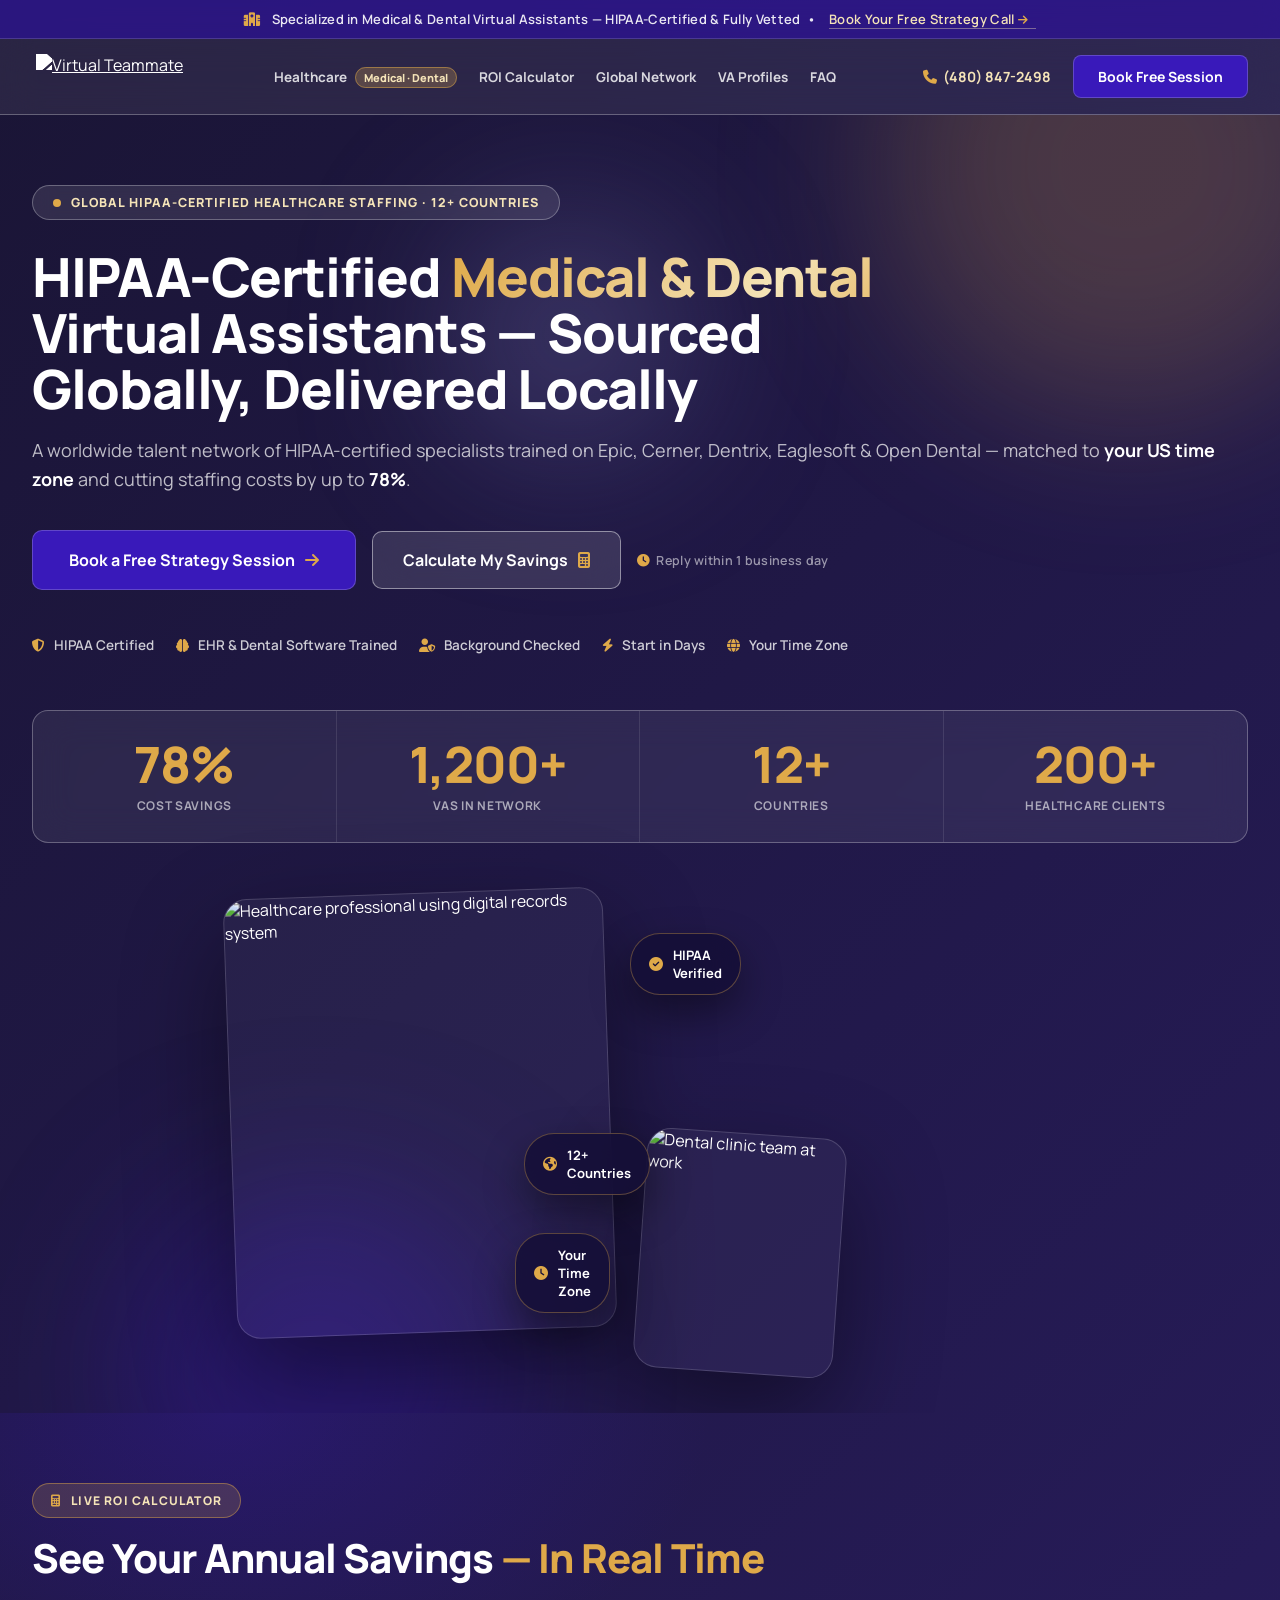
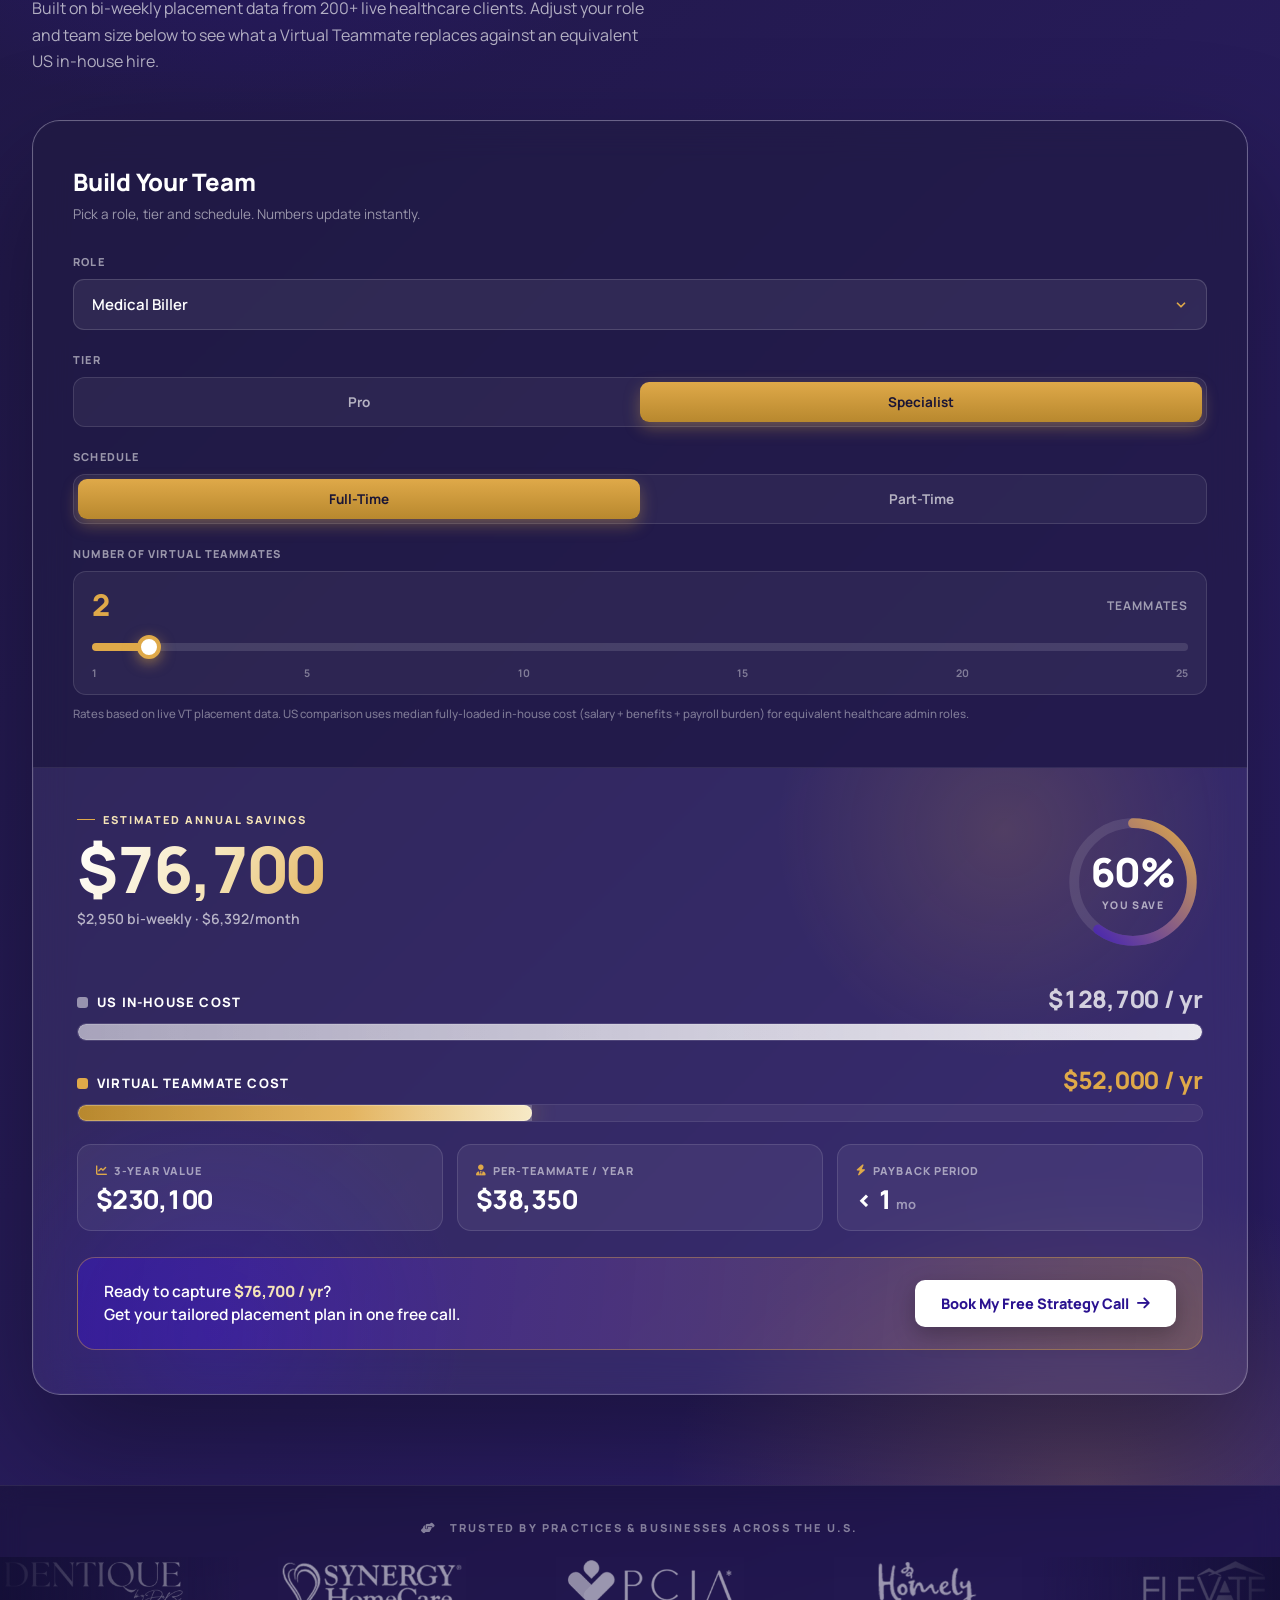
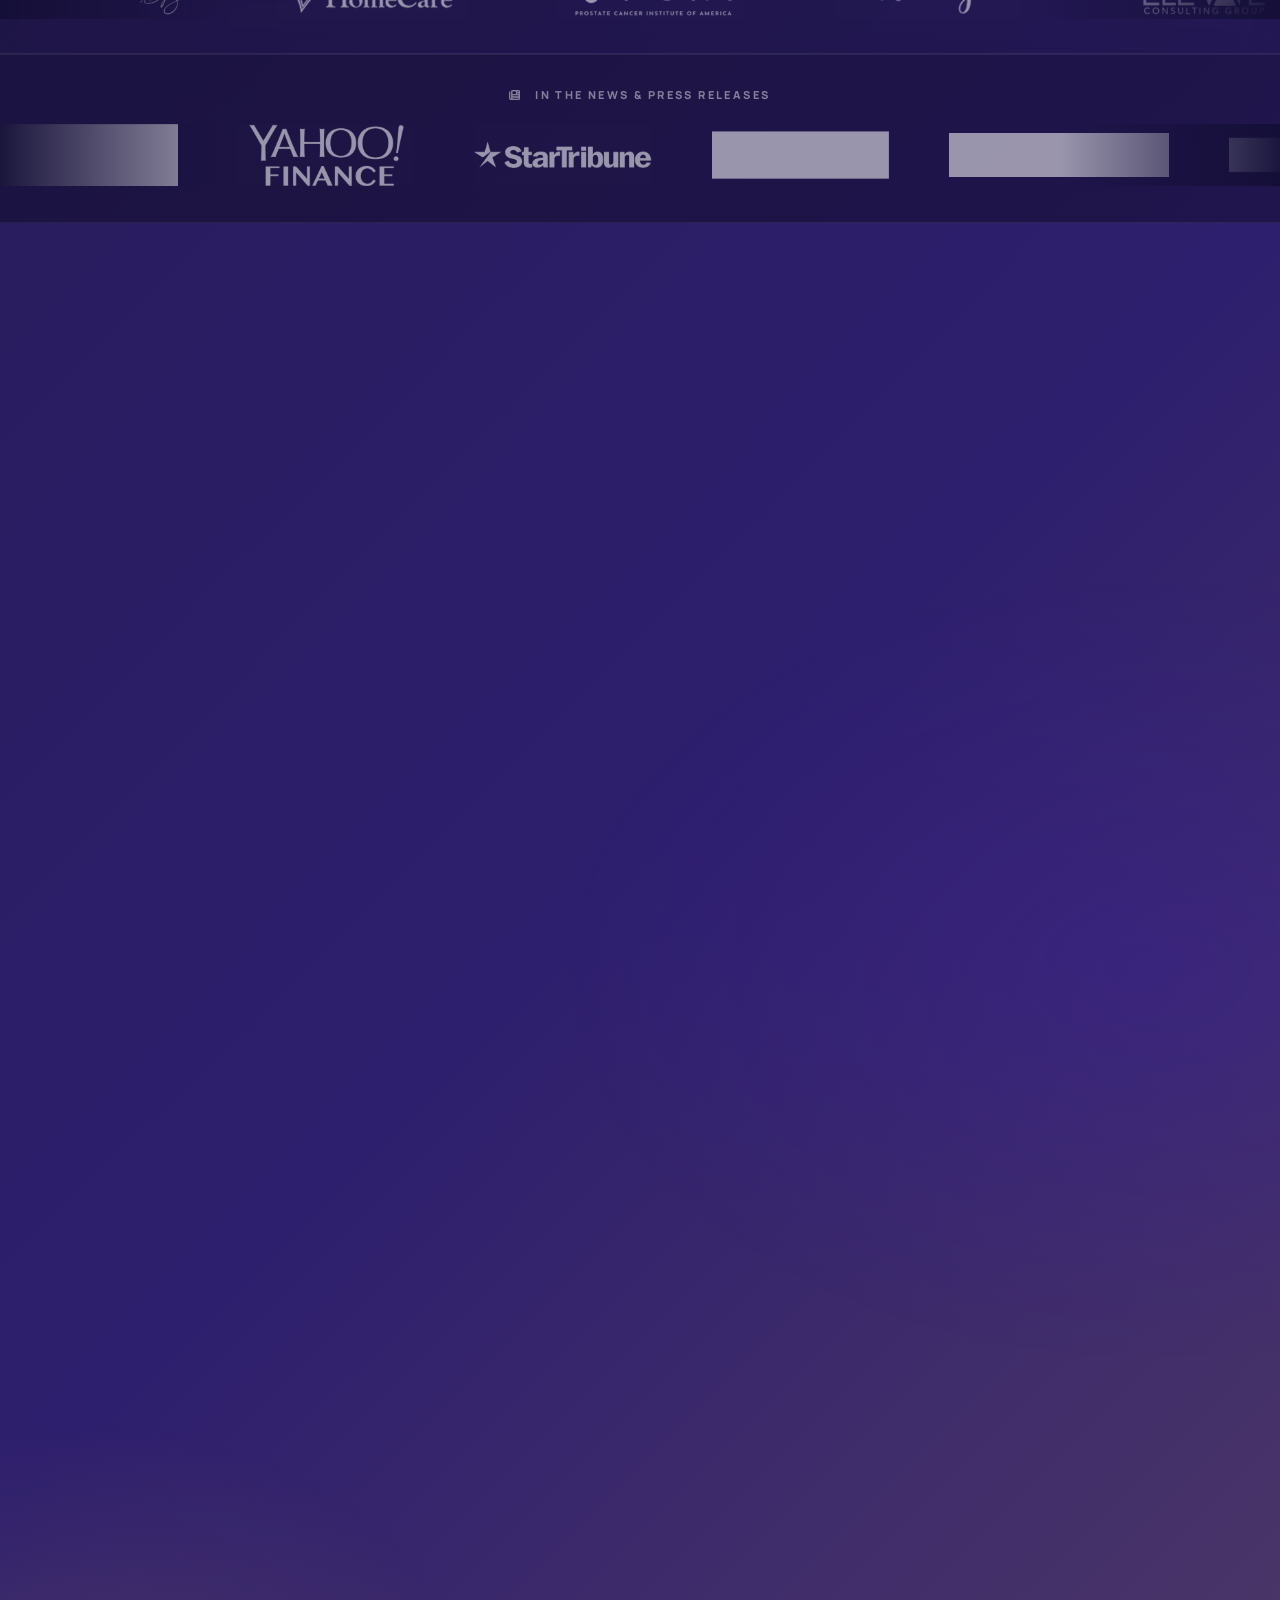
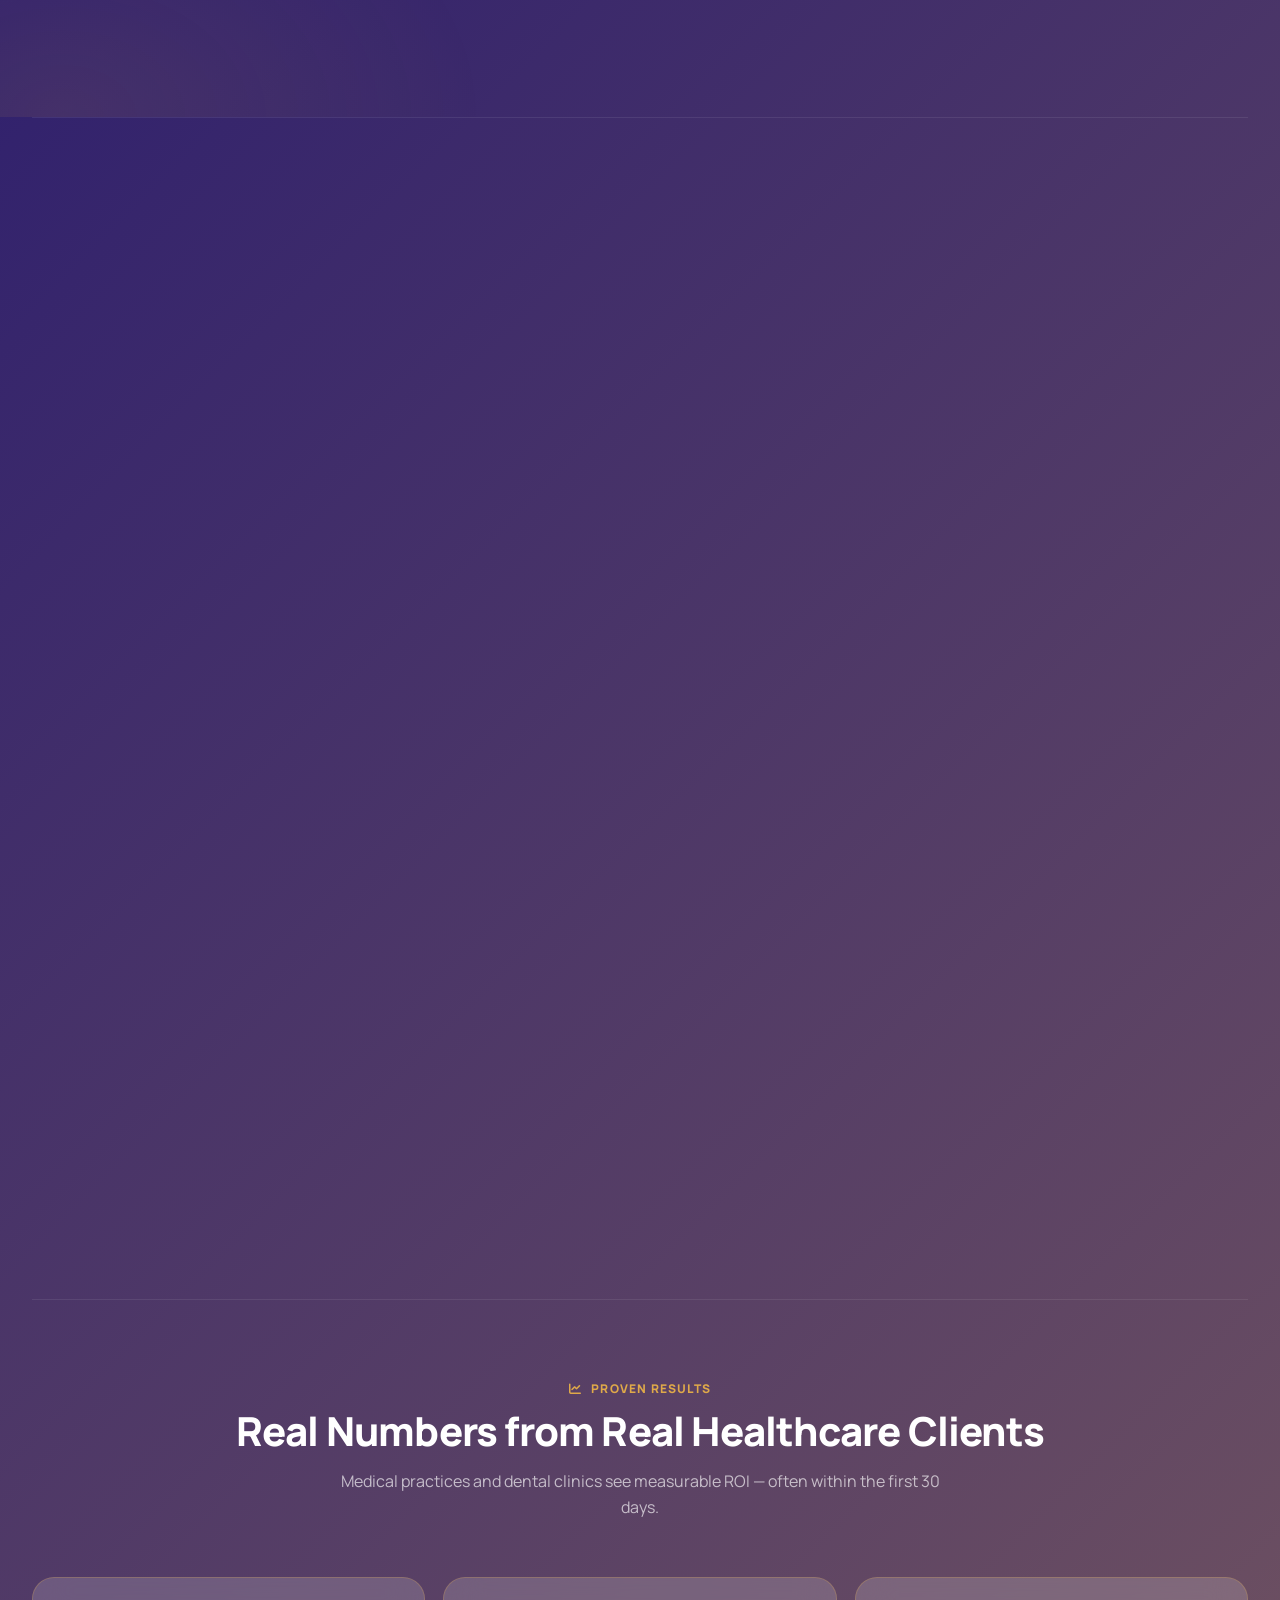
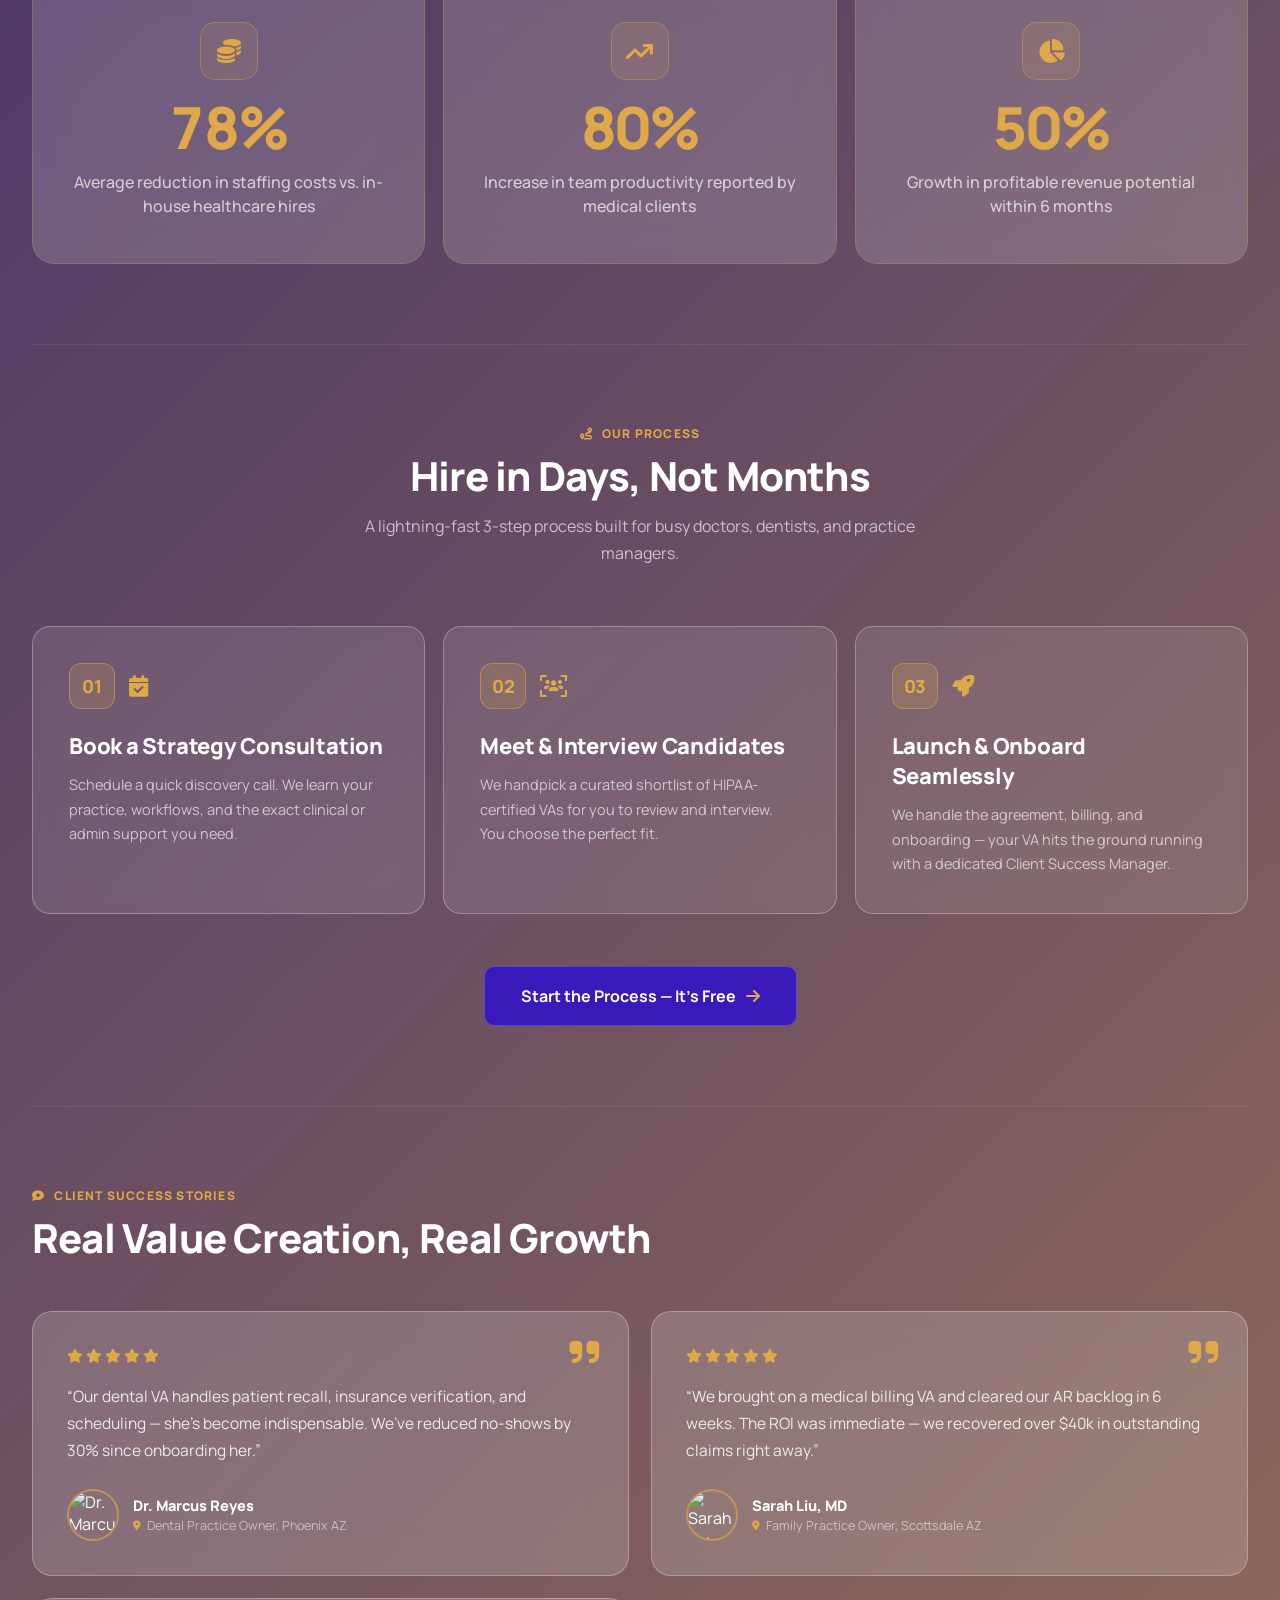
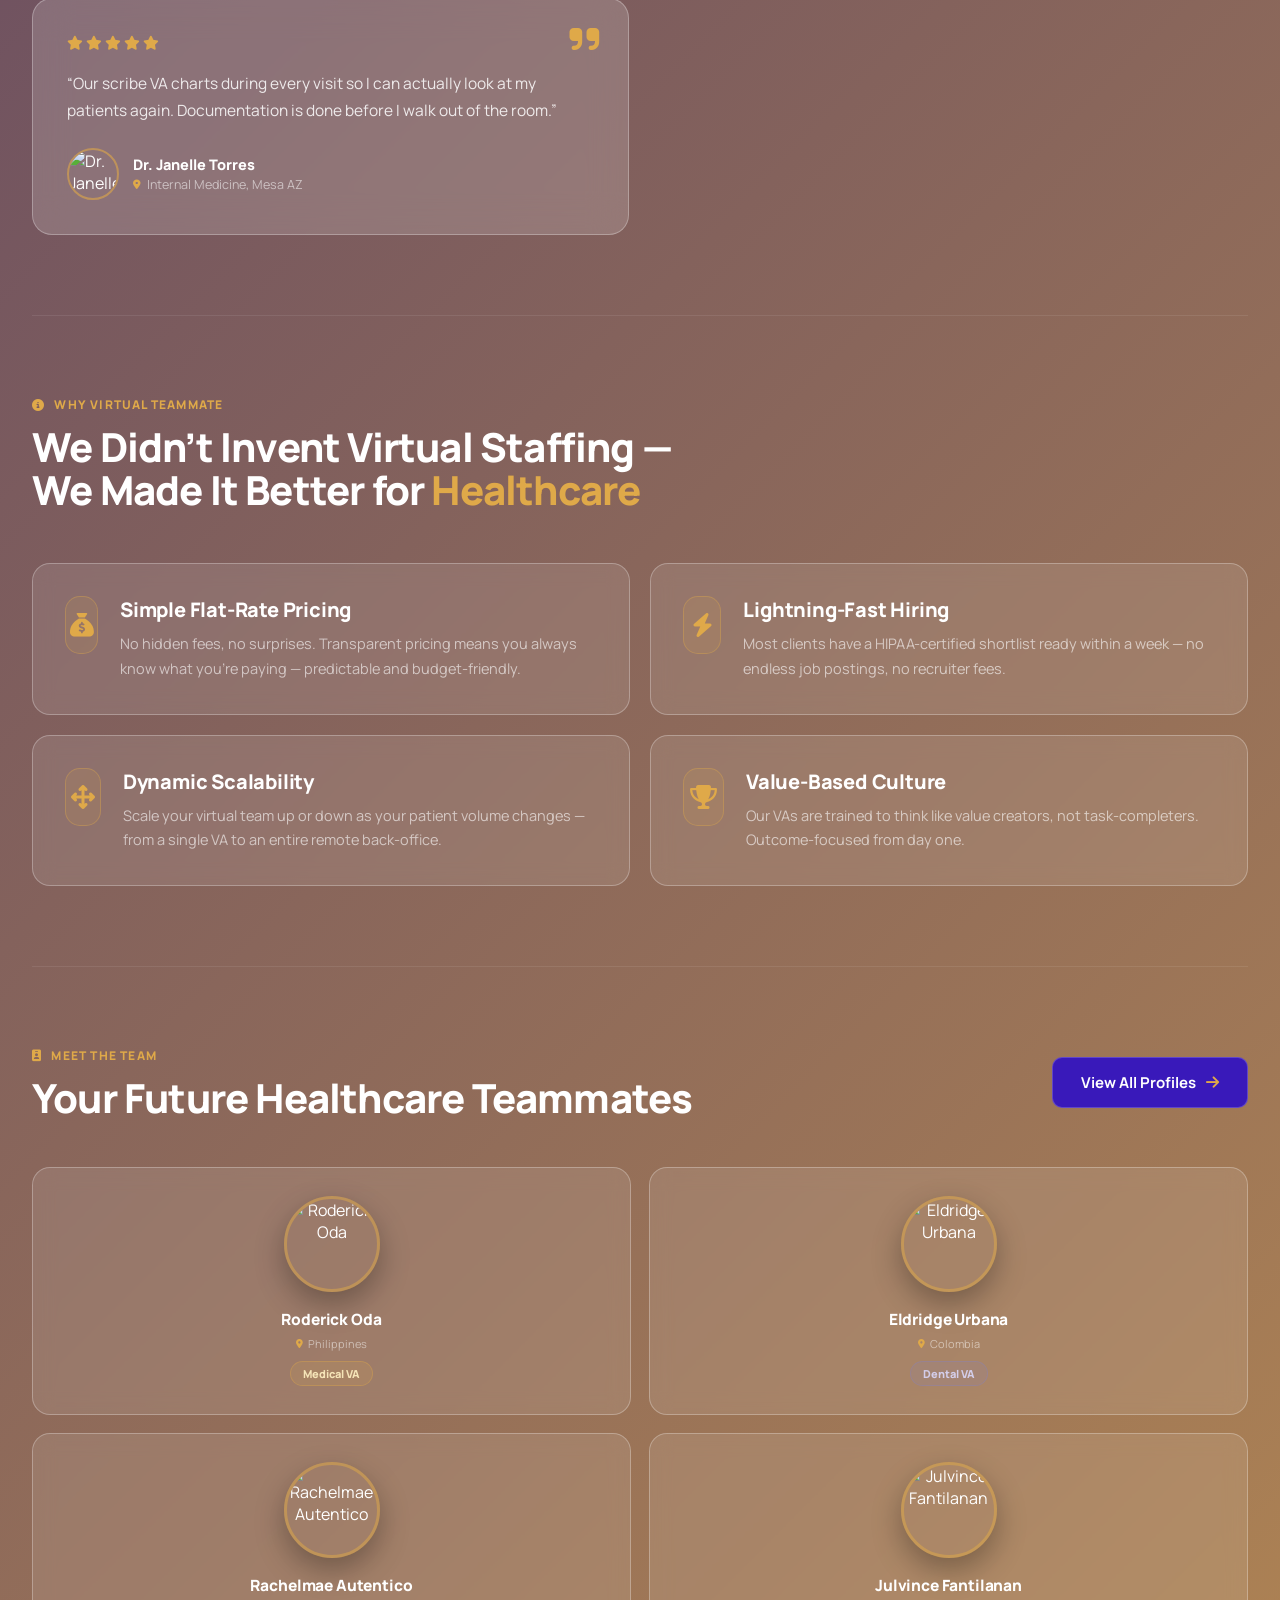
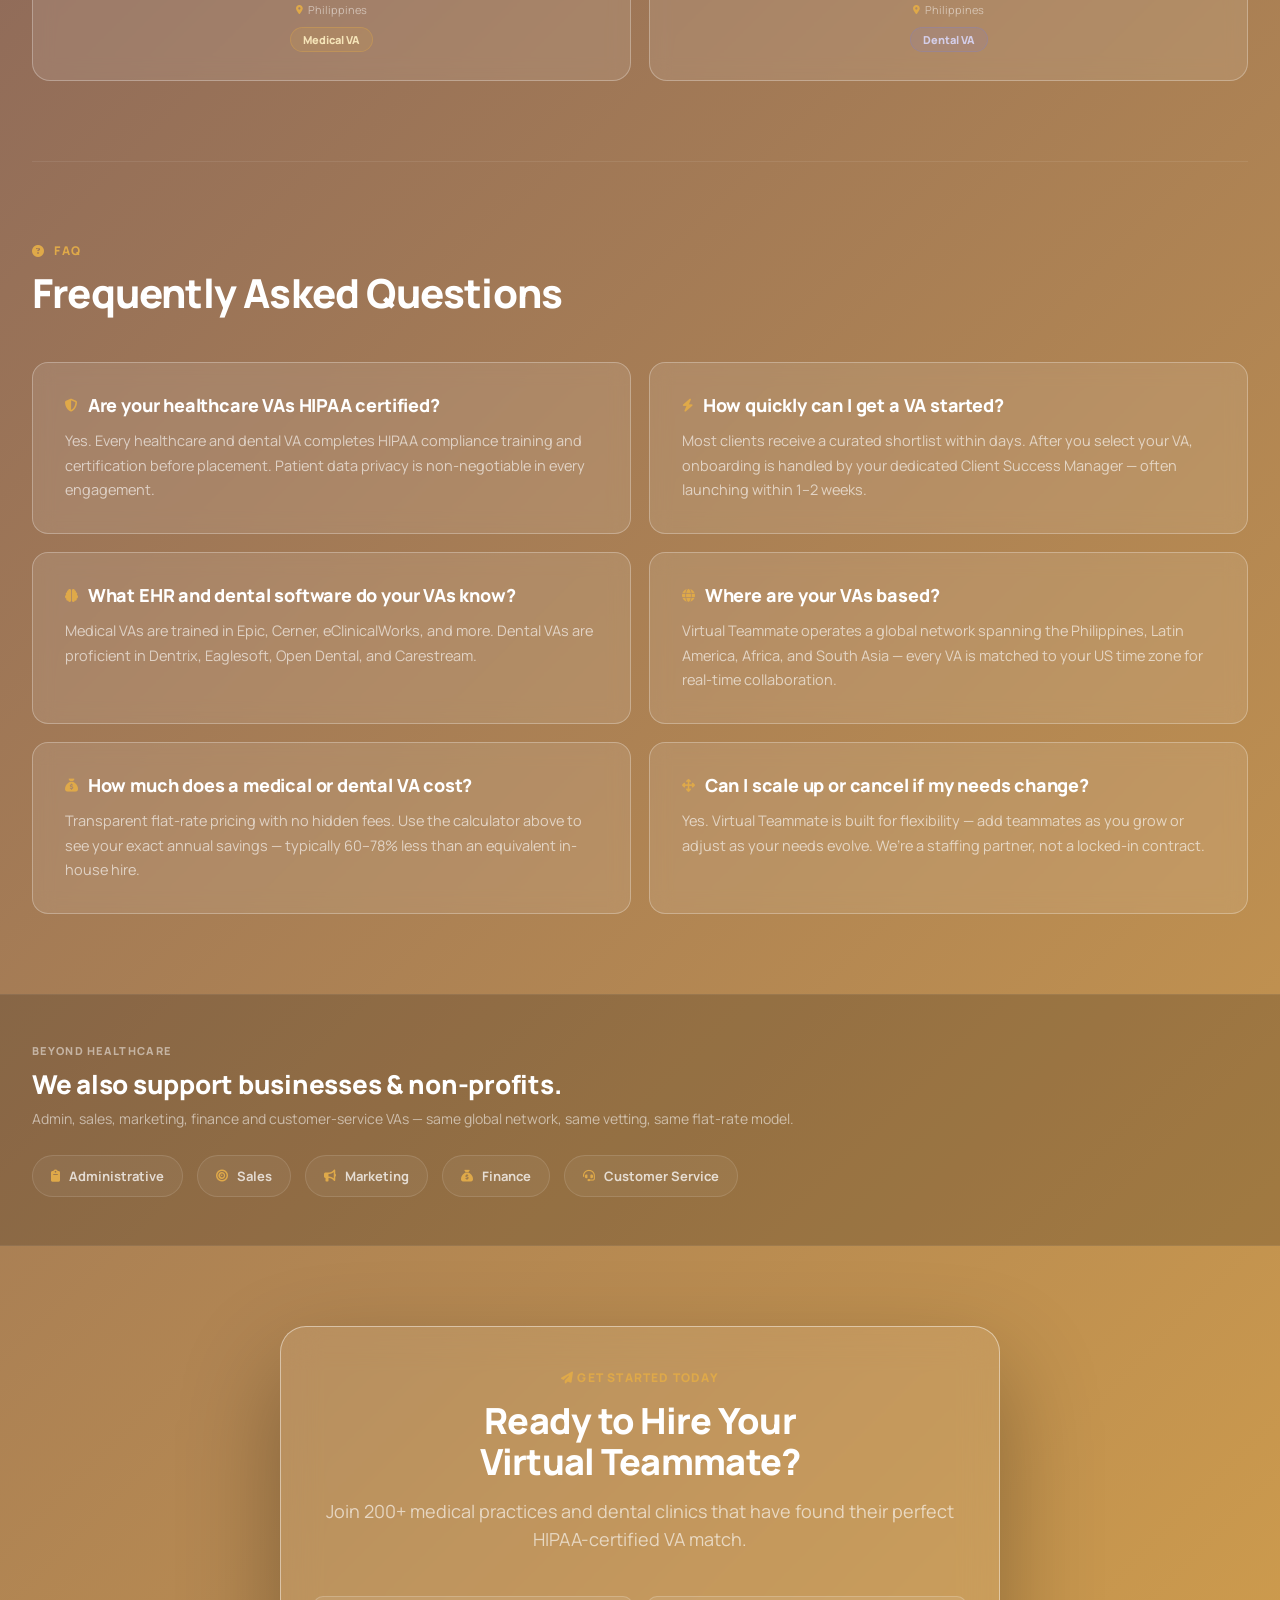
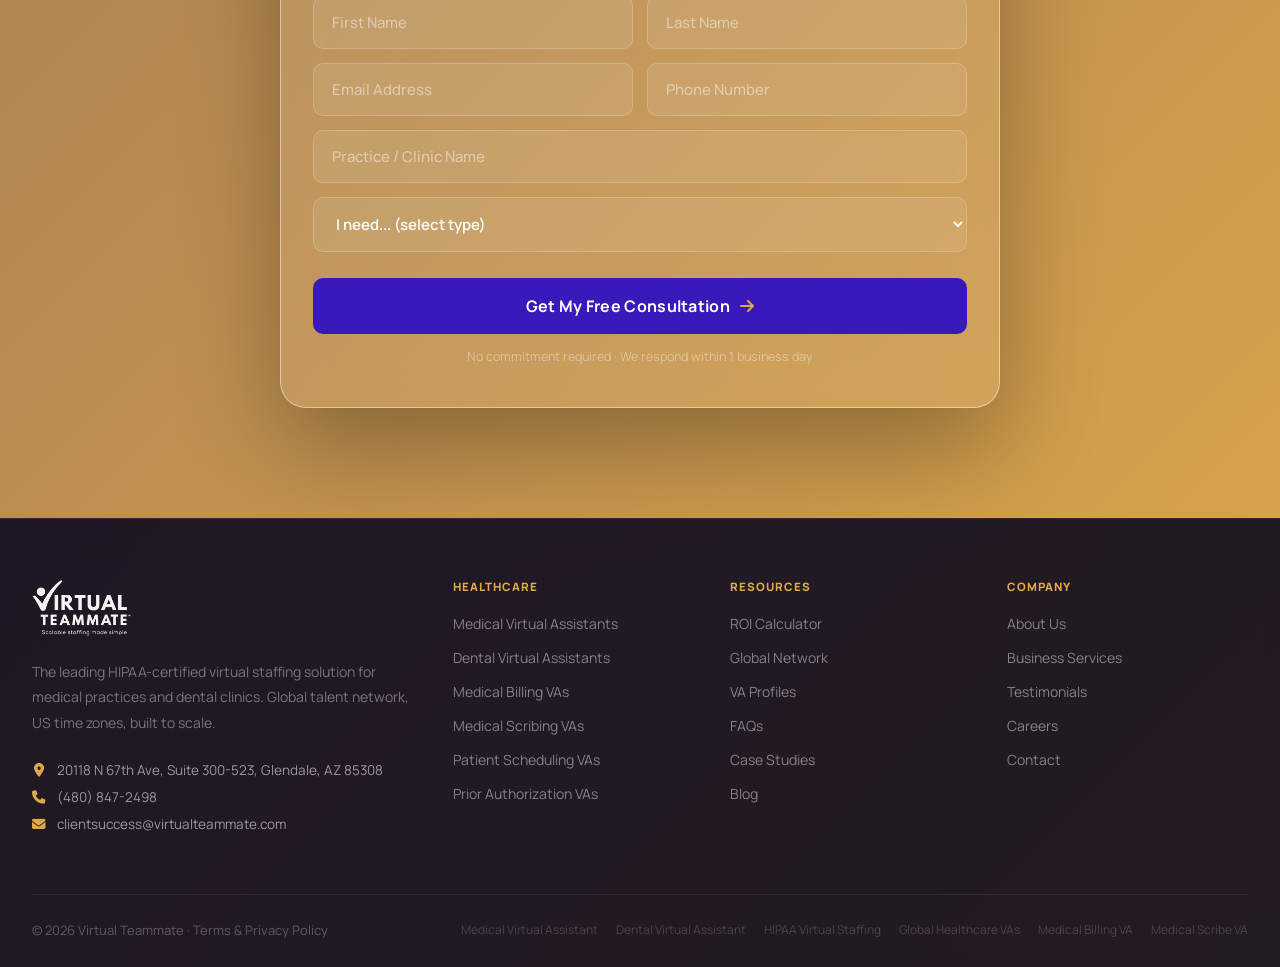
==== index.html @ 65ade9d0 "Add Virtual Teammate marketing landing page Single static HTML page (index.html) with responsive lay" ====
<!DOCTYPE html>
<html lang="en">
<head>
<meta charset="UTF-8"/>
<meta name="viewport" content="width=device-width, initial-scale=1"/>
<meta name="theme-color" content="#1a1535"/>
<title>HIPAA-Certified Medical & Dental Virtual Assistants | Virtual Teammate</title>
<meta name="description" content="Hire HIPAA-certified medical & dental virtual assistants from a global talent network. Billing, scribing, scheduling, insurance verification. Save up to 78%."/>
<meta name="robots" content="index,follow,max-image-preview:large"/>
<link rel="canonical" href="https://virtualteammate.com/"/>

<!-- Open Graph -->
<meta property="og:type" content="website"/>
<meta property="og:site_name" content="Virtual Teammate"/>
<meta property="og:title" content="HIPAA-Certified Medical & Dental Virtual Assistants"/>
<meta property="og:description" content="Specialized virtual staffing for medical practices, dental clinics & RCM teams — sourced globally, delivered in your time zone."/>
<meta property="og:url" content="https://virtualteammate.com/"/>
<meta property="og:image" content="https://virtualteammate.com/logo.webp"/>

<meta name="twitter:card" content="summary_large_image"/>
<meta name="twitter:title" content="HIPAA-Certified Medical & Dental Virtual Assistants"/>
<meta name="twitter:description" content="Global medical & dental virtual staffing. HIPAA-certified, EHR-fluent. Save up to 78%."/>
<meta name="twitter:image" content="https://virtualteammate.com/logo.webp"/>

<link rel="icon" href="favicon.ico"/>
<link rel="preload" as="image" href="logo.webp" fetchpriority="high"/>
<link rel="preconnect" href="https://fonts.googleapis.com"/>
<link rel="preconnect" href="https://fonts.gstatic.com" crossorigin/>
<link rel="preconnect" href="https://images.unsplash.com"/>
<link href="https://fonts.googleapis.com/css2?family=Manrope:wght@300;400;500;600;700;800&display=swap" rel="stylesheet"/>
<link rel="stylesheet" href="https://cdnjs.cloudflare.com/ajax/libs/font-awesome/6.5.2/css/all.min.css" crossorigin="anonymous" referrerpolicy="no-referrer"/>

<script type="application/ld+json">
{
  "@context": "https://schema.org",
  "@graph": [
    {
      "@type": "MedicalBusiness",
      "@id": "https://virtualteammate.com/#org",
      "name": "Virtual Teammate",
      "url": "https://virtualteammate.com/",
      "logo": "https://virtualteammate.com/logo.webp",
      "image": "https://virtualteammate.com/logo.webp",
      "telephone": "+1-480-847-2498",
      "email": "clientsuccess@virtualteammate.com",
      "priceRange": "$$",
      "description": "HIPAA-certified medical and dental virtual assistant staffing — sourced from a global talent network, delivered in your time zone.",
      "address": {
        "@type": "PostalAddress",
        "streetAddress": "20118 N 67th Ave, Suite 300-523",
        "addressLocality": "Glendale",
        "addressRegion": "AZ",
        "postalCode": "85308",
        "addressCountry": "US"
      },
      "areaServed": ["US","CA","GB","AU"],
      "medicalSpecialty": ["PrimaryCare","Dentistry","Surgical","Geriatric","Cardiovascular"],
      "aggregateRating": { "@type":"AggregateRating", "ratingValue":"4.9", "reviewCount":"200" }
    },
    {
      "@type": "Service",
      "serviceType": "Medical Virtual Assistant Staffing",
      "provider": { "@id": "https://virtualteammate.com/#org" },
      "areaServed": ["US","CA","GB","AU"],
      "hasOfferCatalog": {
        "@type": "OfferCatalog",
        "name": "Healthcare Virtual Assistant Services",
        "itemListElement": [
          { "@type":"Offer","itemOffered":{"@type":"Service","name":"Medical Billing Virtual Assistant"}},
          { "@type":"Offer","itemOffered":{"@type":"Service","name":"Medical Scribe Virtual Assistant"}},
          { "@type":"Offer","itemOffered":{"@type":"Service","name":"Patient Scheduling Virtual Assistant"}},
          { "@type":"Offer","itemOffered":{"@type":"Service","name":"Insurance Verification & Prior Authorization"}},
          { "@type":"Offer","itemOffered":{"@type":"Service","name":"Dental Billing Virtual Assistant"}},
          { "@type":"Offer","itemOffered":{"@type":"Service","name":"Dental Front-Desk Virtual Assistant"}}
        ]
      }
    },
    {
      "@type": "FAQPage",
      "mainEntity": [
        { "@type":"Question","name":"Are your healthcare VAs HIPAA certified?","acceptedAnswer":{"@type":"Answer","text":"Yes. Every healthcare and dental VA completes HIPAA compliance training and certification before placement."}},
        { "@type":"Question","name":"How quickly can I get a VA started?","acceptedAnswer":{"@type":"Answer","text":"Most clients receive a curated shortlist within days. Onboarding is typically complete within 1–2 weeks."}},
        { "@type":"Question","name":"Where are your virtual assistants based?","acceptedAnswer":{"@type":"Answer","text":"Virtual Teammate sources talent from a global network spanning the Philippines, Latin America, Africa, and South Asia — every VA is matched to your US time zone."}},
        { "@type":"Question","name":"How much does a medical virtual assistant cost?","acceptedAnswer":{"@type":"Answer","text":"Transparent flat-rate pricing, typically 60–78% less than an equivalent in-house hire when factoring salary, benefits and overhead."}}
      ]
    }
  ]
}
</script>

<style>
*{box-sizing:border-box;margin:0;padding:0;}
html{font-size:16px;scroll-behavior:smooth;}

:root{
  --gold:       #dfa949;
  --gold-dk:    #b8882e;
  --gold-lt:    #f5e4b8;
  --violet:     #8582c3;
  --violet-dk:  #3919ba;
  --violet-deep:#2a1290;
  --violet-lt:  #e8e8f7;
  --dark:       #1a1535;
  --body:       #3d3860;
  --white:      #ffffff;
  --glass-bg:   rgba(255,255,255,0.10);
  --glass-bg2:  rgba(255,255,255,0.16);
  --glass-border: rgba(255,255,255,0.28);
  --glass-border-strong: rgba(255,255,255,0.45);
  --glass-blur: blur(18px);
  --glass-blur-sm: blur(10px);
}

body{
  font-family:'Manrope', -apple-system, BlinkMacSystemFont, 'Segoe UI', Roboto, sans-serif;
  background: linear-gradient(135deg, #1a1535 0%, #2e1f6e 35%, #dfa949 100%);
  min-height:100vh;
  max-width:1980px;
  width:100%;
  margin:0 auto;
  overflow-x:hidden;
  color:#fff;
  -webkit-font-smoothing:antialiased;
  text-rendering:optimizeLegibility;
}
a{color:inherit;}
img{display:block;max-width:100%;}

/* ───── ICON SYSTEM (Font Awesome, monochromatic) ───── */
i.fa, i.fas, i.far, i.fa-solid, i.fa-regular, i.fa-brands { color: var(--gold); }
.ico-circle{
  width:42px;height:42px;border-radius:11px;
  background:rgba(223,169,73,0.12);
  border:1px solid rgba(223,169,73,0.35);
  display:inline-flex;align-items:center;justify-content:center;
  font-size:18px;
}
.ico-circle.lg{width:58px;height:58px;border-radius:15px;font-size:24px;}
.ico-circle.sm{width:30px;height:30px;border-radius:8px;font-size:13px;}
.ico-neutral{background:rgba(255,255,255,0.06);border-color:rgba(255,255,255,0.18);}
.ico-neutral i{color:rgba(255,255,255,0.78);}

/* ───── ANIMATION UTILITIES ───── */
.reveal{opacity:0;transform:translateY(28px);transition:opacity .8s cubic-bezier(.2,.7,.2,1),transform .8s cubic-bezier(.2,.7,.2,1);}
.reveal.in{opacity:1;transform:none;}
.reveal.d1{transition-delay:.08s;} .reveal.d2{transition-delay:.16s;} .reveal.d3{transition-delay:.24s;}
.reveal.d4{transition-delay:.32s;} .reveal.d5{transition-delay:.40s;} .reveal.d6{transition-delay:.48s;}

@keyframes floatOrb { 0%,100%{transform:translate(0,0);} 50%{transform:translate(40px,-30px);} }
@keyframes floatOrb2{ 0%,100%{transform:translate(0,0);} 50%{transform:translate(-30px,40px);} }
@keyframes shimmer  { 0%{background-position:-200% 0;} 100%{background-position:200% 0;} }
@keyframes pulseGlow{ 0%,100%{box-shadow:0 0 0 0 rgba(223,169,73,0.45);} 50%{box-shadow:0 0 0 18px rgba(223,169,73,0);} }
@keyframes pulseDot { 0%{transform:scale(1);opacity:1;} 100%{transform:scale(3.2);opacity:0;} }
@keyframes marqueeLeft{ from{transform:translateX(0);} to{transform:translateX(-50%);} }
@keyframes spinSlow { from{transform:rotate(0);} to{transform:rotate(360deg);} }

@media (prefers-reduced-motion: reduce){
  *,*::before,*::after{animation-duration:.001s!important;animation-iteration-count:1!important;transition-duration:.001s!important;}
  .reveal{opacity:1;transform:none;}
}

/* ───── TOPBAR ───── */
.topbar{
  background:rgba(57,25,186,0.55);
  backdrop-filter:var(--glass-blur-sm);
  border-bottom:1px solid rgba(255,255,255,0.15);
  text-align:center;
  padding:12px;
  font-size:14px;font-weight:600;
  color:rgba(255,255,255,0.9);
  letter-spacing:0.3px;
}
.topbar i{margin-right:8px;}
.topbar a{color:var(--gold-lt);text-decoration:none;border-bottom:1px solid rgba(245,228,184,0.4);margin-left:6px;}

/* ───── NAV ───── */
.nav{
  display:flex;align-items:center;justify-content:space-between;
  padding:0 80px;height:88px;
  background:rgba(255,255,255,0.07);
  backdrop-filter:var(--glass-blur);
  border-bottom:1px solid var(--glass-border);
  position:sticky;top:0;z-index:100;
}
.logo{
  display:inline-flex;align-items:center;
  padding:6px 4px;
  transition:transform .3s ease, opacity .3s ease;
}
.logo:hover{transform:translateY(-1px);opacity:.92;}
.logo img{
  height:53px;width:auto;
  filter: brightness(0) invert(1);
  -webkit-filter: brightness(0) invert(1);
}
.nav-links{display:flex;align-items:center;gap:36px;}
.nav-links a{font-size:14px;font-weight:700;color:rgba(255,255,255,0.82);text-decoration:none;transition:color .2s;}
.nav-links a:hover{color:#fff;}
.nav-badge{
  background:rgba(223,169,73,0.25);
  border:1px solid rgba(223,169,73,0.5);
  color:var(--gold-lt);
  font-size:11px;font-weight:800;
  padding:2px 8px;border-radius:12px;margin-left:5px;
}
.nav-right{display:flex;align-items:center;gap:22px;}
.nav-phone{font-size:14px;font-weight:700;color:var(--gold-lt);text-decoration:none;}
.nav-phone i{margin-right:6px;}
.btn-nav{
  background:var(--violet-dk);color:#fff;
  padding:11px 24px;border-radius:8px;
  font-size:14px;font-weight:700;text-decoration:none;
  border:1px solid rgba(255,255,255,0.2);
  transition:transform .2s ease, box-shadow .2s ease;
}
.btn-nav:hover{transform:translateY(-2px);box-shadow:0 10px 24px rgba(57,25,186,0.5);}

/* ───── HERO ───── */
.hero{
  padding:110px 80px 40px;
  position:relative;
  overflow:hidden;
  min-height:760px;
  display:grid;grid-template-columns:1fr 720px;
  gap:80px;align-items:center;
}
.orb{position:absolute;border-radius:50%;filter:blur(80px);pointer-events:none;z-index:1;}
.orb1{width:700px;height:700px;background:rgba(223,169,73,0.22);top:-200px;right:-100px;animation:floatOrb 14s ease-in-out infinite;}
.orb2{width:500px;height:500px;background:rgba(57,25,186,0.35);bottom:-150px;left:10%;animation:floatOrb2 16s ease-in-out infinite;}
.orb3{width:300px;height:300px;background:rgba(133,130,195,0.30);top:100px;left:35%;animation:floatOrb 11s ease-in-out infinite;}

.hero-inner{position:relative;z-index:2;}
.hero-eyebrow{
  display:inline-flex;align-items:center;gap:10px;
  background:rgba(255,255,255,0.10);
  backdrop-filter:var(--glass-blur-sm);
  border:1px solid var(--glass-border);
  padding:8px 20px;border-radius:30px;
  font-size:12.5px;font-weight:800;
  color:var(--gold-lt);
  letter-spacing:1px;text-transform:uppercase;
  margin-bottom:28px;
}
.hero-eyebrow .dot{width:8px;height:8px;border-radius:50%;background:var(--gold);box-shadow:0 0 0 0 rgba(223,169,73,0.6);animation:pulseGlow 2.4s ease-out infinite;}
.hero-h1{
  font-size:78px;line-height:1.04;
  color:#fff;margin-bottom:20px;font-weight:800;
  letter-spacing:-0.02em;
}
.hero-h1 em{
  color:transparent;
  background:linear-gradient(120deg, #dfa949 0%, #f5e4b8 40%, #dfa949 60%, #f5e4b8 100%);
  background-size:200% 100%;
  -webkit-background-clip:text;background-clip:text;
  font-style:normal;font-weight:800;
  animation:shimmer 6s linear infinite;
}
.hero-sub{
  font-size:20px;color:rgba(255,255,255,0.72);
  line-height:1.6;max-width:680px;
  margin-bottom:36px;font-weight:400;
}
.hero-sub strong{color:#fff;font-weight:700;}
.hero-btns{display:flex;gap:16px;flex-wrap:wrap;margin-bottom:46px;align-items:center;}
.btn-primary{
  background:var(--violet-dk);color:#fff;
  padding:18px 36px;border-radius:10px;
  font-size:16px;font-weight:700;text-decoration:none;
  border:1px solid rgba(255,255,255,0.2);
  display:inline-flex;align-items:center;gap:10px;
  transition:transform .2s ease, box-shadow .2s ease;
}
.btn-primary:hover{transform:translateY(-2px);box-shadow:0 14px 30px rgba(57,25,186,0.55);}
.btn-primary i{transition:transform .25s ease;}
.btn-primary:hover i{transform:translateX(4px);}
.btn-glass{
  background:rgba(255,255,255,0.12);
  backdrop-filter:var(--glass-blur);
  border:1px solid var(--glass-border-strong);
  color:#fff;
  padding:17px 30px;border-radius:10px;
  font-size:16px;font-weight:700;text-decoration:none;
  display:inline-flex;align-items:center;gap:10px;
  transition:transform .2s ease, background .25s ease;
}
.btn-glass:hover{transform:translateY(-2px);background:rgba(255,255,255,0.18);}
.btn-glass i{color:var(--gold);}
.btn-mini-note{font-size:12.5px;color:rgba(255,255,255,0.55);font-weight:600;letter-spacing:.3px;}

.trust-row{display:flex;align-items:center;gap:22px;flex-wrap:wrap;margin-bottom:56px;}
.trust-item{
  display:flex;align-items:center;gap:9px;
  font-size:13.5px;color:rgba(255,255,255,0.78);font-weight:600;
}
.trust-item i{color:var(--gold);font-size:13px;}

.hero-stats{
  display:grid;grid-template-columns:repeat(4,1fr);
  background:rgba(255,255,255,0.07);
  backdrop-filter:var(--glass-blur);
  border:1px solid var(--glass-border);
  border-radius:16px;overflow:hidden;
}
.hstat{padding:28px 24px;text-align:center;border-right:1px solid rgba(255,255,255,0.1);}
.hstat:last-child{border-right:none;}
.hstat-num{font-size:50px;font-weight:800;color:var(--gold);line-height:1;letter-spacing:-0.02em;}
.hstat-lbl{font-size:12px;color:rgba(255,255,255,0.6);margin-top:8px;text-transform:uppercase;letter-spacing:0.7px;font-weight:700;}

/* ───── HERO RIGHT VISUAL (photo collage) ───── */
.hero-visual{position:relative;z-index:2;height:600px;}
.hv-card{
  position:absolute;
  border-radius:24px;
  overflow:hidden;
  box-shadow:0 40px 100px rgba(0,0,0,0.45);
  border:1px solid rgba(255,255,255,0.16);
  background:rgba(255,255,255,0.04);
  transition:transform .5s ease;
}
.hv-main{
  width:480px;height:560px;top:0;right:60px;
  transform:rotate(-2deg);
}
.hv-main:hover{transform:rotate(-2deg) translateY(-6px);}
.hv-main img{width:100%;height:100%;object-fit:cover;}
.hv-side{
  width:240px;height:300px;
  bottom:0;left:0;
  transform:rotate(4deg);
}
.hv-side:hover{transform:rotate(4deg) translateY(-6px);}
.hv-side img{width:100%;height:100%;object-fit:cover;}

.hv-chip{
  position:absolute;
  display:inline-flex;align-items:center;gap:10px;
  background:rgba(20,15,55,0.85);
  backdrop-filter:var(--glass-blur);
  border:1px solid rgba(223,169,73,0.35);
  padding:12px 18px;border-radius:30px;
  font-size:13px;font-weight:700;color:#fff;
  box-shadow:0 18px 40px rgba(0,0,0,0.4);
  z-index:3;
}
.hv-chip i{color:var(--gold);font-size:14px;}
.hv-chip.t1{top:40px;left:-40px;}
.hv-chip.t2{top:240px;right:-30px;}
.hv-chip.t3{bottom:60px;right:80px;}

/* ───── CLIENT MARQUEE ───── */
.marquee{
  position:relative;padding:34px 0;
  background:rgba(0,0,0,0.22);
  backdrop-filter:var(--glass-blur-sm);
  border-top:1px solid rgba(255,255,255,0.08);
  border-bottom:1px solid rgba(255,255,255,0.08);
  overflow:hidden;
}
.marquee-lbl{
  text-align:center;
  font-size:11px;font-weight:800;
  color:rgba(255,255,255,0.45);
  text-transform:uppercase;letter-spacing:2.2px;
  margin-bottom:22px;
}
.marquee-lbl i{color:rgba(255,255,255,0.45);margin-right:8px;}
.marquee-track-wrap{position:relative;overflow:hidden;}
.marquee-track-wrap::before,
.marquee-track-wrap::after{
  content:"";position:absolute;top:0;bottom:0;width:240px;z-index:2;pointer-events:none;
}
.marquee-track-wrap::before{left:0;background:linear-gradient(to right, rgba(20,15,55,0.95), transparent);}
.marquee-track-wrap::after {right:0;background:linear-gradient(to left,  rgba(20,15,55,0.95), transparent);}
.marquee-track{display:flex;width:max-content;gap:90px;animation:marqueeLeft 38s linear infinite;align-items:center;}
.marquee:hover .marquee-track{animation-play-state:paused;}
.mq-logo{flex:0 0 auto;height:62px;display:flex;align-items:center;justify-content:center;}
.mq-logo img{
  height:100%;width:auto;max-width:220px;object-fit:contain;
  filter:grayscale(100%) brightness(0) invert(1) opacity(.55);
  transition:filter .35s ease, transform .35s ease;
}
.mq-logo:hover img{filter:grayscale(100%) brightness(0) invert(1) opacity(1);transform:scale(1.06);}

/* ───── NEWS MARQUEE (press logos, toned-down → full color on hover) ───── */
.news{
  position:relative;padding:32px 0 36px;
  background:rgba(0,0,0,0.30);
  border-top:1px solid rgba(255,255,255,0.06);
  border-bottom:1px solid rgba(255,255,255,0.06);
  overflow:hidden;
}
.news-lbl{
  text-align:center;
  font-size:11px;font-weight:800;
  color:rgba(255,255,255,0.45);
  text-transform:uppercase;letter-spacing:2.4px;
  margin-bottom:22px;
}
.news-lbl i{color:rgba(255,255,255,0.45);margin-right:8px;}
.news-track-wrap{position:relative;overflow:hidden;}
.news-track-wrap::before,
.news-track-wrap::after{
  content:"";position:absolute;top:0;bottom:0;width:220px;z-index:2;pointer-events:none;
}
.news-track-wrap::before{left:0;background:linear-gradient(to right, rgba(20,15,55,0.95), transparent);}
.news-track-wrap::after {right:0;background:linear-gradient(to left,  rgba(20,15,55,0.95), transparent);}
.news-track{
  display:flex;width:max-content;gap:60px;
  animation:marqueeRight 75s linear infinite;
  align-items:center;
}
.news:hover .news-track{animation-play-state:paused;}
.news-item{
  flex:0 0 auto;
  height:62px;display:flex;align-items:center;justify-content:center;
  text-decoration:none;
}
.news-item img{
  height:100%;width:auto;max-width:220px;object-fit:contain;
  filter:grayscale(100%) brightness(0) invert(1) opacity(.55);
  transition:filter .35s ease, transform .35s ease;
}
.news-item:hover img{
  filter:grayscale(100%) brightness(0) invert(1) opacity(1);
  transform:scale(1.06);
}
@keyframes marqueeRight{ from{transform:translateX(-50%);} to{transform:translateX(0);} }

/* ───── SECTION DEFAULTS ───── */
.sec{padding:100px 80px;position:relative;}
.sec-lbl{font-size:12px;font-weight:800;color:var(--gold);text-transform:uppercase;letter-spacing:1.2px;margin-bottom:12px;}
.sec-lbl i{margin-right:6px;}
.sec-h2{font-size:50px;font-weight:800;color:#fff;line-height:1.08;margin-bottom:16px;letter-spacing:-0.02em;}
.sec-h2 em{color:var(--gold);font-style:normal;font-weight:800;}
.sec-sub{font-size:18px;color:rgba(255,255,255,0.65);line-height:1.65;max-width:620px;font-weight:400;}

/* ───── ROI CALCULATOR ───── */
.calc-wrap{
  padding:90px 80px 110px;position:relative;
  background:
    radial-gradient(800px 500px at 18% 0%, rgba(57,25,186,0.30), transparent 60%),
    radial-gradient(700px 500px at 85% 100%, rgba(223,169,73,0.22), transparent 60%);
}
.calc-head{display:flex;align-items:flex-end;justify-content:space-between;gap:40px;margin-bottom:46px;}
.calc-head-l{max-width:820px;}
.calc-badge{
  display:inline-flex;align-items:center;gap:10px;
  background:rgba(223,169,73,0.18);
  border:1px solid rgba(223,169,73,0.45);
  color:var(--gold-lt);font-weight:800;font-size:12px;
  padding:8px 18px;border-radius:24px;letter-spacing:1.2px;text-transform:uppercase;
  margin-bottom:18px;
}
.calc-badge i{color:var(--gold);}

.calc{
  display:grid;grid-template-columns:520px 1fr;gap:0;
  background:rgba(255,255,255,0.06);
  backdrop-filter:var(--glass-blur);
  border:1px solid var(--glass-border);
  border-radius:28px;overflow:hidden;
  box-shadow:0 50px 120px rgba(0,0,0,0.35), inset 0 0 0 1px rgba(255,255,255,0.04);
}
.calc-controls{
  padding:44px 40px;
  background:rgba(20,15,55,0.55);
  border-right:1px solid rgba(255,255,255,0.08);
}
.calc-controls h3{font-size:24px;font-weight:800;color:#fff;margin-bottom:6px;letter-spacing:-0.01em;}
.calc-controls .calc-cap{font-size:13.5px;color:rgba(255,255,255,0.55);margin-bottom:28px;font-weight:400;line-height:1.6;}
.calc-field{margin-bottom:22px;}
.calc-label{font-size:11px;font-weight:800;color:rgba(255,255,255,0.55);text-transform:uppercase;letter-spacing:1.2px;margin-bottom:10px;display:block;}
.calc-seg{display:flex;gap:0;background:rgba(255,255,255,0.05);border:1px solid rgba(255,255,255,0.12);border-radius:12px;padding:4px;}
.calc-seg button{
  flex:1;background:transparent;border:none;color:rgba(255,255,255,0.65);
  padding:11px 14px;font-size:13.5px;font-weight:700;
  border-radius:9px;cursor:pointer;font-family:inherit;
  transition:all .25s ease;
}
.calc-seg button:hover{color:#fff;}
.calc-seg button.on{
  background:linear-gradient(180deg, var(--gold) 0%, var(--gold-dk) 100%);
  color:#1a1535;box-shadow:0 6px 16px rgba(223,169,73,0.35);
}
.calc-select{
  width:100%;
  background:rgba(255,255,255,0.07);
  border:1px solid rgba(255,255,255,0.15);
  color:#fff;
  padding:14px 18px;border-radius:11px;
  font-size:15px;font-family:inherit;font-weight:600;
  outline:none;cursor:pointer;appearance:none;
  background-image:url("data:image/svg+xml;charset=utf-8,%3Csvg xmlns='http://www.w3.org/2000/svg' width='14' height='14' viewBox='0 0 24 24' fill='none' stroke='%23dfa949' stroke-width='3' stroke-linecap='round' stroke-linejoin='round'%3E%3Cpolyline points='6 9 12 15 18 9'%3E%3C/polyline%3E%3C/svg%3E");
  background-repeat:no-repeat;background-position:right 18px center;background-size:14px;
  padding-right:46px;
  transition:border-color .2s ease, background-color .2s ease;
}
.calc-select:focus{border-color:rgba(223,169,73,0.6);background-color:rgba(255,255,255,0.10);}
.calc-select option{background:#1a1535;color:#fff;}
.calc-slider-wrap{background:rgba(255,255,255,0.05);border:1px solid rgba(255,255,255,0.12);border-radius:13px;padding:18px 18px 14px;}
.calc-slider-row{display:flex;align-items:center;justify-content:space-between;margin-bottom:14px;}
.calc-slider-val{font-size:30px;font-weight:800;color:var(--gold);line-height:1;letter-spacing:-0.02em;}
.calc-slider-cap{font-size:12px;color:rgba(255,255,255,0.55);font-weight:700;text-transform:uppercase;letter-spacing:1.1px;}
.calc-slider{
  -webkit-appearance:none;appearance:none;
  width:100%;height:8px;border-radius:999px;outline:none;
  background:linear-gradient(90deg, var(--gold) 0%, var(--gold) 0%, rgba(255,255,255,0.12) 0%);
  transition:background .15s ease;
}
.calc-slider::-webkit-slider-thumb{
  -webkit-appearance:none;width:24px;height:24px;border-radius:50%;
  background:#fff;border:4px solid var(--gold);cursor:pointer;
  box-shadow:0 4px 14px rgba(223,169,73,0.55);
  transition:transform .15s ease;
}
.calc-slider::-webkit-slider-thumb:hover{transform:scale(1.12);}
.calc-slider::-moz-range-thumb{width:24px;height:24px;border-radius:50%;background:#fff;border:4px solid var(--gold);cursor:pointer;}
.calc-ticks{display:flex;justify-content:space-between;margin-top:10px;font-size:10.5px;color:rgba(255,255,255,0.4);font-weight:700;}
.calc-foot{margin-top:6px;font-size:11.5px;color:rgba(255,255,255,0.42);font-weight:500;line-height:1.55;}

.calc-results{
  padding:44px 44px;position:relative;
  background:
    radial-gradient(380px 380px at 80% 10%, rgba(223,169,73,0.16), transparent 60%),
    radial-gradient(420px 420px at 15% 90%, rgba(57,25,186,0.32), transparent 60%);
}
.calc-results-top{display:flex;align-items:flex-start;justify-content:space-between;gap:30px;margin-bottom:30px;}
.calc-hero-num{position:relative;}
.calc-hero-lbl{
  font-size:11px;font-weight:800;color:var(--gold-lt);
  text-transform:uppercase;letter-spacing:2px;margin-bottom:10px;
  display:flex;align-items:center;gap:8px;
}
.calc-hero-lbl::before{content:"";width:18px;height:1px;background:var(--gold);}
.calc-hero-val{
  font-size:84px;font-weight:800;line-height:1;letter-spacing:-0.03em;
  background:linear-gradient(120deg, #fff 0%, #f5e4b8 30%, #dfa949 60%, #fff 90%);
  background-size:200% 100%;
  -webkit-background-clip:text;background-clip:text;color:transparent;
  font-variant-numeric:tabular-nums;
  animation:shimmer 5s linear infinite;
}
.calc-hero-sub{font-size:14px;color:rgba(255,255,255,0.65);margin-top:8px;font-weight:600;}
.calc-gauge{width:170px;height:170px;flex-shrink:0;position:relative;}
.calc-gauge svg{width:100%;height:100%;transform:rotate(-90deg);}
.calc-gauge .gauge-bg{fill:none;stroke:rgba(255,255,255,0.10);stroke-width:14;}
.calc-gauge .gauge-fg{fill:none;stroke:url(#gaugeGrad);stroke-width:14;stroke-linecap:round;transition:stroke-dasharray 1.1s cubic-bezier(.2,.85,.2,1);}
.calc-gauge-center{position:absolute;inset:0;display:flex;flex-direction:column;align-items:center;justify-content:center;text-align:center;}
.calc-gauge-pct{font-size:40px;font-weight:800;color:#fff;line-height:1;font-variant-numeric:tabular-nums;letter-spacing:-0.02em;}
.calc-gauge-lbl{font-size:10.5px;color:rgba(255,255,255,0.6);text-transform:uppercase;letter-spacing:1.4px;margin-top:6px;font-weight:800;}

.calc-bars{margin-top:8px;}
.calc-bar-row{margin-bottom:22px;}
.calc-bar-head{display:flex;align-items:baseline;justify-content:space-between;margin-bottom:8px;}
.calc-bar-name{font-size:13px;font-weight:800;color:#fff;text-transform:uppercase;letter-spacing:1.2px;display:flex;align-items:center;gap:9px;}
.calc-bar-name .swatch{width:11px;height:11px;border-radius:3px;}
.calc-bar-name.us .swatch{background:rgba(255,255,255,0.5);}
.calc-bar-name.vt .swatch{background:var(--gold);}
.calc-bar-amt{font-size:24px;font-weight:800;color:#fff;font-variant-numeric:tabular-nums;letter-spacing:-0.01em;}
.calc-bar-amt.us{color:rgba(255,255,255,0.78);}
.calc-bar-amt.vt{color:var(--gold);}
.calc-bar-track{height:18px;border-radius:999px;background:rgba(255,255,255,0.06);border:1px solid rgba(255,255,255,0.08);overflow:hidden;position:relative;}
.calc-bar-fill{height:100%;border-radius:999px;transition:width 1.05s cubic-bezier(.2,.85,.2,1);position:relative;}
.calc-bar-fill.us{background:linear-gradient(90deg, rgba(255,255,255,0.55), rgba(255,255,255,0.85));box-shadow:inset 0 0 0 1px rgba(255,255,255,0.15);}
.calc-bar-fill.vt{background:linear-gradient(90deg, var(--gold-dk), var(--gold) 60%, var(--gold-lt));box-shadow:0 0 24px rgba(223,169,73,0.4), inset 0 0 0 1px rgba(255,255,255,0.25);}
.calc-bar-fill::after{content:"";position:absolute;inset:0;background:linear-gradient(90deg, transparent, rgba(255,255,255,0.35), transparent);background-size:200% 100%;animation:shimmer 2.6s linear infinite;opacity:.6;}

.calc-kpis{margin-top:14px;display:grid;grid-template-columns:repeat(3,1fr);gap:14px;}
.calc-kpi{
  background:rgba(255,255,255,0.06);
  border:1px solid rgba(255,255,255,0.12);
  border-radius:14px;padding:18px;
  transition:transform .25s ease, border-color .25s ease;
}
.calc-kpi:hover{transform:translateY(-3px);border-color:rgba(223,169,73,0.45);}
.calc-kpi-lbl{font-size:11px;color:rgba(255,255,255,0.55);text-transform:uppercase;letter-spacing:1.1px;font-weight:800;margin-bottom:8px;display:flex;align-items:center;gap:6px;}
.calc-kpi-lbl i{color:var(--gold);font-size:11px;}
.calc-kpi-val{font-size:26px;font-weight:800;color:#fff;line-height:1;font-variant-numeric:tabular-nums;letter-spacing:-0.02em;}
.calc-kpi-val .unit{font-size:13px;color:rgba(255,255,255,0.5);font-weight:700;margin-left:4px;}

.calc-cta{
  margin-top:26px;
  display:flex;align-items:center;justify-content:space-between;gap:22px;
  padding:22px 26px;
  background:linear-gradient(95deg, rgba(57,25,186,0.55), rgba(223,169,73,0.25));
  border:1px solid rgba(223,169,73,0.4);
  border-radius:18px;
}
.calc-cta-l{font-size:15.5px;color:#fff;font-weight:600;line-height:1.5;}
.calc-cta-l strong{color:var(--gold-lt);font-weight:800;}
.calc-cta a{
  background:#fff;color:var(--violet-deep);
  padding:14px 26px;border-radius:10px;
  font-size:14.5px;font-weight:800;text-decoration:none;
  white-space:nowrap;
  display:inline-flex;align-items:center;gap:8px;
  transition:transform .2s ease, box-shadow .2s ease;
  box-shadow:0 8px 22px rgba(0,0,0,0.25);
}
.calc-cta a:hover{transform:translateY(-2px);box-shadow:0 14px 30px rgba(0,0,0,0.35);}
.calc-cta a i{color:var(--violet-deep);}

/* ───── GLOBAL NETWORK SECTION ───── */
.global{
  padding:110px 80px;position:relative;
  background:
    radial-gradient(900px 600px at 90% 50%, rgba(57,25,186,0.22), transparent 65%),
    radial-gradient(700px 500px at 5% 100%, rgba(223,169,73,0.10), transparent 60%);
}
.global-grid{display:grid;grid-template-columns:560px 1fr;gap:60px;align-items:center;}
.global-l{max-width:520px;}
.global-stats{display:grid;grid-template-columns:1fr 1fr;gap:14px;margin-top:34px;margin-bottom:30px;}
.gstat{
  background:rgba(255,255,255,0.06);
  backdrop-filter:var(--glass-blur-sm);
  border:1px solid var(--glass-border);
  border-radius:16px;
  padding:22px 22px;
}
.gstat-ico{margin-bottom:14px;}
.gstat-num{font-size:38px;font-weight:800;color:#fff;line-height:1;letter-spacing:-0.02em;}
.gstat-num span{color:var(--gold);}
.gstat-lbl{font-size:12.5px;color:rgba(255,255,255,0.6);margin-top:6px;font-weight:600;}
.global-hubs{display:flex;flex-wrap:wrap;gap:10px;margin-top:8px;}
.hub-chip{
  display:inline-flex;align-items:center;gap:9px;
  background:rgba(255,255,255,0.05);
  border:1px solid rgba(255,255,255,0.14);
  padding:9px 16px;border-radius:999px;
  font-size:13px;font-weight:700;color:rgba(255,255,255,0.78);
}
.hub-chip i{color:var(--gold);font-size:11px;}

/* World map */
.world{
  position:relative;
  aspect-ratio:2 / 1;
  width:100%;
  border-radius:24px;
  background:
    radial-gradient(900px 600px at 50% 50%, rgba(57,25,186,0.22), transparent 70%),
    linear-gradient(180deg, rgba(20,15,55,0.60), rgba(20,15,55,0.32));
  border:1px solid var(--glass-border);
  overflow:hidden;
  box-shadow:0 40px 100px rgba(0,0,0,0.4);
}
.world svg.map{
  position:absolute;inset:0;width:100%;height:100%;
  opacity:.55;
}
.world svg.map .land{
  fill:rgba(255,255,255,0.13);
  stroke:rgba(255,255,255,0.40);
  stroke-width:0.7;
  stroke-linejoin:round;
}
.world-grid{
  position:absolute;inset:0;
  background-image:
    linear-gradient(to right, rgba(255,255,255,0.04) 1px, transparent 1px),
    linear-gradient(to bottom, rgba(255,255,255,0.04) 1px, transparent 1px);
  background-size:60px 60px;
  pointer-events:none;
}
.world-pin{
  position:absolute;width:14px;height:14px;border-radius:50%;
  background:var(--gold);box-shadow:0 0 18px rgba(223,169,73,0.7);
  transform:translate(-50%,-50%);
}
.world-pin::after{
  content:"";position:absolute;inset:-4px;border-radius:50%;
  border:2px solid var(--gold);opacity:.6;
  animation:pulseDot 2.2s ease-out infinite;
}
.world-pin .pin-lbl{
  position:absolute;bottom:24px;left:50%;transform:translateX(-50%);
  white-space:nowrap;
  background:rgba(20,15,55,0.92);
  border:1px solid rgba(255,255,255,0.18);
  color:#fff;font-size:11px;font-weight:800;
  padding:5px 10px;border-radius:6px;letter-spacing:.3px;
  text-transform:uppercase;
}
.world-pin .pin-lbl::after{
  content:"";position:absolute;top:100%;left:50%;transform:translateX(-50%);
  border:4px solid transparent;border-top-color:rgba(20,15,55,0.92);
}
.world-arc{
  position:absolute;inset:0;width:100%;height:100%;
  pointer-events:none;
}
.world-arc path{
  fill:none;stroke:url(#arcGrad);stroke-width:1.6;stroke-linecap:round;
  stroke-dasharray:2 10;
  animation:netFlow 2.6s linear infinite;
}
.world-arc path:nth-child(2){animation-duration:3.2s;animation-delay:-.4s;}
.world-arc path:nth-child(3){animation-duration:2.9s;animation-delay:-.8s;}
.world-arc path:nth-child(4){animation-duration:3.6s;animation-delay:-1.2s;}
.world-arc path:nth-child(5){animation-duration:2.4s;animation-delay:-1.6s;}
.world-arc path:nth-child(6){animation-duration:3.0s;animation-delay:-.6s;}
.world-arc path:nth-child(7){animation-duration:2.7s;animation-delay:-1.0s;}
.world-arc path:nth-child(8){animation-duration:3.4s;animation-delay:-1.4s;}
.world-arc path:nth-child(9){animation-duration:2.5s;animation-delay:-.2s;}
.world-arc path:nth-child(10){animation-duration:3.1s;animation-delay:-1.8s;}
.world-arc path:nth-child(11){animation-duration:2.8s;animation-delay:-.5s;}
@keyframes netFlow{
  from{stroke-dashoffset:0;}
  to  {stroke-dashoffset:-72;}
}

/* ───── SPECIALTIES ───── */
.spec-grid{display:grid;grid-template-columns:1fr 1fr;gap:24px;margin-top:52px;}
.spec-card{
  background:var(--glass-bg2);
  backdrop-filter:var(--glass-blur);
  border:1px solid var(--glass-border);
  border-radius:22px;overflow:hidden;
  transition:transform .35s ease, box-shadow .35s ease, border-color .35s ease;
}
.spec-card:hover{transform:translateY(-6px);box-shadow:0 30px 60px rgba(0,0,0,0.35);border-color:rgba(223,169,73,0.45);}
.spec-photo{position:relative;height:200px;overflow:hidden;}
.spec-photo img{width:100%;height:100%;object-fit:cover;transition:transform .9s ease;}
.spec-card:hover .spec-photo img{transform:scale(1.06);}
.spec-photo::after{
  content:"";position:absolute;inset:0;
  background:linear-gradient(180deg, rgba(26,21,53,0) 30%, rgba(26,21,53,0.85) 100%);
}
.spec-head{padding:28px 36px 24px;}
.spec-head.med{border-bottom:1px solid rgba(223,169,73,0.3);}
.spec-head.dent{border-bottom:1px solid rgba(133,130,195,0.3);}
.spec-title-row{display:flex;align-items:center;gap:16px;margin-bottom:12px;}
.spec-title{font-size:26px;font-weight:800;color:#fff;letter-spacing:-0.01em;}
.spec-tag{display:inline-block;font-size:11px;font-weight:800;text-transform:uppercase;letter-spacing:0.6px;padding:4px 14px;border-radius:20px;}
.spec-tag.med{background:rgba(223,169,73,0.2);border:1px solid rgba(223,169,73,0.45);color:var(--gold-lt);}
.spec-tag.dent{background:rgba(133,130,195,0.2);border:1px solid rgba(133,130,195,0.45);color:rgba(220,218,255,0.9);}
.spec-body{padding:24px 36px 34px;}
.spec-desc{font-size:15.5px;color:rgba(255,255,255,0.68);line-height:1.7;margin-bottom:22px;}
.spec-pills{display:flex;flex-wrap:wrap;gap:8px;margin-bottom:24px;}
.pill{
  font-size:12.5px;font-weight:600;
  background:rgba(255,255,255,0.08);
  border:1px solid rgba(255,255,255,0.18);
  color:rgba(255,255,255,0.78);
  padding:6px 14px;border-radius:20px;
}
.spec-link{display:inline-flex;align-items:center;gap:8px;font-size:14.5px;font-weight:700;color:var(--gold);text-decoration:none;transition:gap .25s ease;}
.spec-link:hover{gap:14px;}

.hipaa{
  background:rgba(255,255,255,0.06);
  backdrop-filter:var(--glass-blur);
  border:1px solid var(--glass-border);
  border-radius:18px;
  padding:26px 34px;
  display:flex;align-items:center;justify-content:space-between;gap:22px;
  margin:36px 0 0;
}
.hbadges{display:flex;align-items:center;gap:34px;flex-wrap:wrap;}
.hbadge{display:flex;align-items:center;gap:14px;}
.hbadge-txt strong{display:block;font-size:14px;font-weight:700;color:var(--gold-lt);}
.hbadge-txt span{font-size:12px;color:rgba(255,255,255,0.5);}
.btn-gold{
  background:var(--gold);color:var(--dark);
  padding:14px 28px;border-radius:9px;
  font-size:14.5px;font-weight:800;text-decoration:none;
  white-space:nowrap;flex-shrink:0;
  transition:transform .2s ease, box-shadow .2s ease;
  display:inline-flex;align-items:center;gap:8px;
}
.btn-gold:hover{transform:translateY(-2px);box-shadow:0 12px 28px rgba(223,169,73,0.5);}
.btn-gold i{color:var(--dark);}

/* ───── ROI STATS ───── */
.roi-grid{display:grid;grid-template-columns:repeat(3,1fr);gap:24px;margin-top:56px;}
.roi-card{
  background:var(--glass-bg2);
  backdrop-filter:var(--glass-blur);
  border:1px solid rgba(223,169,73,0.25);
  border-radius:22px;padding:44px 32px;text-align:center;
  transition:transform .3s ease;
}
.roi-card:hover{transform:translateY(-4px);}
.roi-ico{margin:0 auto 18px;}
.roi-num{font-size:74px;font-weight:800;color:var(--gold);line-height:1;margin-bottom:14px;font-variant-numeric:tabular-nums;letter-spacing:-0.03em;}
.roi-lbl{font-size:16px;color:rgba(255,255,255,0.7);line-height:1.55;font-weight:500;}

/* ───── PROCESS ───── */
.proc-steps{display:grid;grid-template-columns:repeat(3,1fr);gap:28px;margin-top:60px;}
.pstep{
  background:var(--glass-bg);
  backdrop-filter:var(--glass-blur-sm);
  border:1px solid var(--glass-border);
  border-radius:18px;padding:36px;
  transition:transform .3s ease, border-color .3s ease;
}
.pstep:hover{transform:translateY(-4px);border-color:rgba(223,169,73,0.4);}
.pstep-head{display:flex;align-items:center;gap:14px;margin-bottom:22px;}
.pstep-num{
  width:46px;height:46px;
  background:rgba(223,169,73,0.18);border:1.5px solid rgba(223,169,73,0.5);
  border-radius:12px;
  display:flex;align-items:center;justify-content:center;
  font-size:18px;font-weight:800;color:var(--gold);letter-spacing:-0.02em;
}
.pstep-ico{font-size:22px;}
.pstep-title{font-size:22px;font-weight:800;color:#fff;margin-bottom:12px;letter-spacing:-0.01em;}
.pstep-desc{font-size:14.5px;color:rgba(255,255,255,0.65);line-height:1.7;}
.proc-cta{text-align:center;margin-top:52px;}

/* ───── TESTIMONIALS ───── */
.test-grid{display:grid;grid-template-columns:repeat(3,1fr);gap:22px;margin-top:52px;}
.test-card{
  background:var(--glass-bg2);
  backdrop-filter:var(--glass-blur);
  border:1px solid var(--glass-border);
  border-radius:20px;padding:34px;
  transition:transform .3s ease, box-shadow .3s ease;
  position:relative;
}
.test-card:hover{transform:translateY(-4px);box-shadow:0 28px 50px rgba(0,0,0,0.32);}
.test-quote-ico{position:absolute;top:24px;right:28px;font-size:34px;color:rgba(223,169,73,0.3);}
.stars{color:var(--gold);font-size:14px;letter-spacing:3px;margin-bottom:18px;}
.test-q{font-size:15.5px;color:rgba(255,255,255,0.85);line-height:1.75;margin-bottom:24px;font-weight:400;}
.test-auth{display:flex;align-items:center;gap:14px;}
.test-photo{
  width:52px;height:52px;border-radius:50%;overflow:hidden;flex-shrink:0;
  border:2px solid rgba(223,169,73,0.6);
}
.test-photo img{width:100%;height:100%;object-fit:cover;}
.test-name{font-size:14.5px;font-weight:800;color:#fff;}
.test-role{font-size:12.5px;color:rgba(255,255,255,0.55);margin-top:2px;display:flex;align-items:center;gap:6px;}
.test-role i{color:var(--gold);font-size:10px;}

/* ───── HOW WE WORK ───── */
.hw-grid{display:grid;grid-template-columns:1fr 1fr;gap:20px;margin-top:52px;}
.hw-card{
  background:var(--glass-bg);
  backdrop-filter:var(--glass-blur-sm);
  border:1px solid var(--glass-border);
  border-radius:18px;padding:32px;
  display:flex;gap:22px;align-items:flex-start;
  transition:transform .3s ease, border-color .3s ease;
}
.hw-card:hover{transform:translateY(-4px);border-color:rgba(223,169,73,0.35);}
.hw-title{font-size:20px;font-weight:800;color:#fff;margin-bottom:9px;letter-spacing:-0.01em;}
.hw-desc{font-size:14.5px;color:rgba(255,255,255,0.6);line-height:1.7;}

/* ───── PROFILES ───── */
.prof-grid{display:grid;grid-template-columns:repeat(4,1fr);gap:18px;margin-top:48px;}
.prof-card{
  background:var(--glass-bg);
  backdrop-filter:var(--glass-blur-sm);
  border:1px solid var(--glass-border);
  border-radius:18px;padding:28px;text-align:center;
  transition:transform .3s ease, box-shadow .3s ease;
}
.prof-card:hover{transform:translateY(-4px);box-shadow:0 24px 48px rgba(0,0,0,0.35);}
.prof-photo{
  width:96px;height:96px;border-radius:50%;
  margin:0 auto 16px;overflow:hidden;
  border:3px solid rgba(223,169,73,0.5);
  box-shadow:0 12px 30px rgba(0,0,0,0.3);
}
.prof-photo img{width:100%;height:100%;object-fit:cover;}
.prof-name{font-size:15.5px;font-weight:800;color:#fff;margin-bottom:6px;letter-spacing:-0.01em;}
.prof-loc{font-size:11px;color:rgba(255,255,255,0.5);margin-bottom:10px;display:flex;align-items:center;justify-content:center;gap:5px;}
.prof-loc i{color:var(--gold);font-size:9px;}
.prof-tag{display:inline-block;font-size:11px;font-weight:800;padding:4px 12px;border-radius:20px;}
.prof-tag.med{background:rgba(223,169,73,0.15);border:1px solid rgba(223,169,73,0.35);color:var(--gold-lt);}
.prof-tag.dent{background:rgba(133,130,195,0.15);border:1px solid rgba(133,130,195,0.35);color:rgba(220,218,255,0.85);}
.prof-view{text-align:center;margin-top:44px;}

/* ───── FAQ ───── */
.faq-grid{display:grid;grid-template-columns:1fr 1fr;gap:18px;margin-top:48px;}
.faq-item{
  background:var(--glass-bg);
  backdrop-filter:var(--glass-blur-sm);
  border:1px solid var(--glass-border);
  border-radius:16px;padding:30px 32px;
  transition:border-color .25s ease, transform .25s ease;
}
.faq-item:hover{border-color:rgba(223,169,73,0.4);transform:translateY(-2px);}
.faq-q{font-size:18px;font-weight:800;color:#fff;margin-bottom:12px;letter-spacing:-0.01em;display:flex;align-items:center;gap:10px;}
.faq-q i{color:var(--gold);font-size:13px;}
.faq-a{font-size:14.5px;color:rgba(255,255,255,0.62);line-height:1.7;}

/* ───── BUSINESS STRIP ───── */
.biz-strip{
  padding:60px 80px;
  background:rgba(0,0,0,0.18);
  border-top:1px solid rgba(255,255,255,0.06);
  border-bottom:1px solid rgba(255,255,255,0.06);
}
.biz-strip-inner{display:flex;align-items:center;justify-content:space-between;gap:50px;}
.biz-strip-l{max-width:500px;}
.biz-strip-lbl{font-size:11px;font-weight:800;color:rgba(255,255,255,0.5);text-transform:uppercase;letter-spacing:1.3px;margin-bottom:10px;}
.biz-strip-title{font-size:26px;font-weight:800;color:#fff;line-height:1.25;margin-bottom:8px;letter-spacing:-0.01em;}
.biz-strip-sub{font-size:14px;color:rgba(255,255,255,0.55);line-height:1.6;}
.biz-strip-r{display:flex;gap:14px;flex-wrap:wrap;align-items:center;}
.biz-tag{
  display:inline-flex;align-items:center;gap:9px;
  background:rgba(255,255,255,0.05);
  border:1px solid rgba(255,255,255,0.12);
  padding:11px 18px;border-radius:999px;
  font-size:13px;font-weight:700;color:rgba(255,255,255,0.75);
  transition:all .25s ease;
  text-decoration:none;
}
.biz-tag:hover{background:rgba(255,255,255,0.09);border-color:rgba(223,169,73,0.4);color:#fff;}
.biz-tag i{color:var(--gold);font-size:12px;}

/* ───── CTA FORM ───── */
.cta-inner{
  max-width:720px;margin:0 auto;
  background:rgba(255,255,255,0.08);
  backdrop-filter:var(--glass-blur);
  border:1px solid var(--glass-border-strong);
  border-radius:26px;padding:56px;
  box-shadow:0 40px 100px rgba(0,0,0,0.3);
}
.cta-h2{font-size:44px;font-weight:800;color:#fff;margin-bottom:14px;line-height:1.15;text-align:center;letter-spacing:-0.02em;}
.cta-sub{font-size:18px;color:rgba(255,255,255,0.62);margin-bottom:42px;font-weight:400;text-align:center;line-height:1.6;}
.cf-row{display:grid;grid-template-columns:1fr 1fr;gap:14px;margin-bottom:14px;}
.cf-field{
  background:rgba(255,255,255,0.08);
  border:1px solid rgba(255,255,255,0.2);
  border-radius:10px;padding:15px 18px;
  color:#fff;font-size:15px;width:100%;
  font-family:inherit;font-weight:600;
  outline:none;
  transition:border-color .2s ease, background .2s ease;
}
.cf-field::placeholder{color:rgba(255,255,255,0.45);font-weight:500;}
.cf-field:focus{border-color:rgba(223,169,73,0.6);background:rgba(255,255,255,0.12);}
select.cf-field option{color:#1a1535;background:#fff;}
.cf-submit{
  background:var(--violet-dk);color:#fff;width:100%;
  padding:17px;border-radius:10px;
  font-size:16px;font-weight:700;border:none;cursor:pointer;
  font-family:inherit;margin-top:6px;letter-spacing:0.3px;
  transition:transform .2s ease, box-shadow .2s ease;
  display:inline-flex;align-items:center;justify-content:center;gap:10px;
}
.cf-submit:hover{transform:translateY(-2px);box-shadow:0 14px 30px rgba(57,25,186,0.55);}
.cf-note{font-size:12.5px;color:rgba(255,255,255,0.4);text-align:center;margin-top:14px;}

/* ───── FOOTER ───── */
.footer{
  background:rgba(10,7,30,0.88);
  backdrop-filter:var(--glass-blur);
  border-top:1px solid rgba(255,255,255,0.08);
  padding:72px 80px 32px;
}
.ft-grid{display:grid;grid-template-columns:2.2fr 1fr 1fr 1fr;gap:60px;margin-bottom:56px;}
.ft-logo{
  display:inline-flex;align-items:center;
  margin-bottom:20px;
}
.ft-logo img{
  height:60px;width:auto;
  filter: brightness(0) invert(1);
  -webkit-filter: brightness(0) invert(1);
  opacity:.95;
}
.ft-about{font-size:14px;color:rgba(255,255,255,0.4);line-height:1.8;margin-bottom:22px;}
.ft-contact{font-size:13.5px;color:rgba(255,255,255,0.55);line-height:2;}
.ft-contact i{color:var(--gold);margin-right:8px;width:14px;text-align:center;}
.ft-h{font-size:11.5px;font-weight:800;color:var(--gold);text-transform:uppercase;letter-spacing:1px;margin-bottom:18px;}
.ft-links{list-style:none;}
.ft-links li{margin-bottom:12px;}
.ft-links a{font-size:14px;color:rgba(255,255,255,0.45);text-decoration:none;transition:color .2s ease;}
.ft-links a:hover{color:#fff;}
.ft-bottom{
  border-top:1px solid rgba(255,255,255,0.07);
  padding-top:26px;
  display:flex;align-items:center;justify-content:space-between;
}
.ft-copy{font-size:13px;color:rgba(255,255,255,0.28);}
.ft-seo{display:flex;gap:18px;flex-wrap:wrap;}
.ft-seo span{font-size:12px;color:rgba(255,255,255,0.18);}

.divider{height:1px;background:rgba(255,255,255,0.08);margin:0 80px;}

/* ───── RESPONSIVE: TABLET / SMALL LAPTOP (≤1280px) ───── */
@media (max-width:1280px){
  .topbar{font-size:13px;padding:10px 18px;}

  .nav{padding:0 32px;height:76px;}
  .nav-links{gap:22px;}
  .nav-links a{font-size:13.5px;}
  .logo img{height:46px;}

  .hero{padding:70px 32px 40px;grid-template-columns:1fr;gap:50px;min-height:auto;}
  .hero-h1{font-size:54px;}
  .hero-sub{font-size:18px;max-width:none;}
  .hero-visual{height:480px;max-width:600px;margin:0 auto;}
  .hv-main{width:380px;height:440px;right:30px;}
  .hv-side{width:200px;height:240px;}
  .hv-chip.t1{left:-10px;}
  .hv-chip.t2{right:-10px;}
  .hv-chip.t3{right:30px;}
  .orb1{width:500px;height:500px;}
  .orb2{width:380px;height:380px;}
  .orb3{width:240px;height:240px;}

  .sec{padding:80px 32px;}
  .sec-h2{font-size:40px;}
  .sec-sub{font-size:16px;}

  .calc-wrap{padding:70px 32px 90px;}
  .calc-head{flex-wrap:wrap;}
  .calc{grid-template-columns:1fr;}
  .calc-controls{border-right:none;border-bottom:1px solid rgba(255,255,255,0.08);}
  .calc-hero-val{font-size:64px;}
  .calc-gauge{width:140px;height:140px;}

  .global{padding:80px 32px;}
  .global-grid{grid-template-columns:1fr;gap:40px;}
  .global-l{max-width:none;}

  .roi-grid{gap:18px;}
  .roi-num{font-size:58px;}
  .proc-steps{gap:18px;}
  .test-grid{grid-template-columns:repeat(2,1fr);}
  .prof-grid{grid-template-columns:repeat(2,1fr);}

  .biz-strip{padding:48px 32px;}
  .biz-strip-inner{flex-direction:column;align-items:flex-start;gap:24px;}
  .biz-strip-l{max-width:none;}

  .cta-inner{padding:42px 32px;}
  .cta-h2{font-size:36px;}

  .footer{padding:60px 32px 28px;}
  .ft-grid{grid-template-columns:1.6fr 1fr 1fr 1fr;gap:36px;}

  .divider{margin:0 32px;}
}

/* ───── RESPONSIVE: MOBILE (≤768px) ───── */
@media (max-width:768px){
  .topbar{font-size:12px;padding:10px 14px;line-height:1.5;}
  .topbar a{display:inline-block;margin-top:2px;margin-left:0;}

  .nav{padding:0 16px;height:64px;}
  .nav-links{display:none;}
  .nav-right{gap:10px;}
  .nav-phone{display:none;}
  .btn-nav{padding:9px 14px;font-size:13px;}
  .logo img{height:36px;}

  .hero{padding:50px 18px 30px;gap:32px;}
  .hero-h1{font-size:36px;}
  .hero-h1 br{display:none;}
  .hero-sub{font-size:15.5px;}
  .hero-eyebrow{font-size:10.5px;padding:6px 14px;letter-spacing:.6px;}
  .hero-btns{gap:10px;margin-bottom:30px;}
  .btn-primary,.btn-glass{padding:14px 22px;font-size:14.5px;width:100%;justify-content:center;}
  .btn-mini-note{display:none;}
  .trust-row{gap:14px;margin-bottom:36px;}
  .trust-item{font-size:12.5px;}
  .hero-stats{grid-template-columns:repeat(2,1fr);}
  .hstat{padding:20px 14px;border-right:none;border-bottom:1px solid rgba(255,255,255,0.1);}
  .hstat:nth-child(2n){border-right:none;}
  .hstat:nth-last-child(-n+2){border-bottom:none;}
  .hstat-num{font-size:38px;}

  .hero-visual{height:auto;max-width:none;display:flex;flex-direction:column;align-items:center;gap:14px;}
  .hv-card{position:relative;transform:none!important;}
  .hv-main{width:100%;max-width:360px;height:320px;right:auto;top:auto;}
  .hv-main:hover{transform:none;}
  .hv-side{width:80%;max-width:260px;height:200px;left:auto;bottom:auto;}
  .hv-side:hover{transform:none;}
  .hv-chip{display:none;}

  .orb1,.orb2,.orb3{opacity:.55;transform:scale(.55);}

  .marquee{padding:24px 0;}
  .marquee-track{gap:50px;}
  .mq-logo{height:42px;}
  .marquee-track-wrap::before,.marquee-track-wrap::after{width:80px;}
  .news{padding:22px 0 24px;}
  .news-item{height:48px;}
  .news-track{gap:40px;}
  .news-track-wrap::before,.news-track-wrap::after{width:60px;}

  .sec{padding:60px 18px;}
  .sec-h2{font-size:28px;}
  .sec-sub{font-size:14.5px;}

  .calc-wrap{padding:50px 18px 70px;}
  .calc-head{flex-direction:column;align-items:flex-start;gap:18px;margin-bottom:30px;}
  .calc-controls{padding:30px 22px;}
  .calc-results{padding:30px 22px;}
  .calc-results-top{flex-direction:column;align-items:flex-start;gap:18px;}
  .calc-hero-val{font-size:48px;}
  .calc-gauge{width:130px;height:130px;align-self:center;}
  .calc-kpis{grid-template-columns:1fr;gap:10px;}
  .calc-cta{flex-direction:column;align-items:stretch;text-align:center;}
  .calc-cta a{width:100%;justify-content:center;}
  .calc-bar-amt{font-size:20px;}

  .global{padding:60px 18px;}
  .global-stats{grid-template-columns:1fr;}
  .gstat-num{font-size:30px;}

  .spec-grid{grid-template-columns:1fr;gap:18px;margin-top:36px;}
  .spec-head{padding:22px 22px 18px;}
  .spec-body{padding:18px 22px 26px;}
  .spec-title{font-size:22px;}
  .hipaa{flex-direction:column;align-items:flex-start;padding:22px;}
  .hbadges{gap:18px;}
  .btn-gold{width:100%;justify-content:center;}

  .roi-grid{grid-template-columns:1fr;gap:14px;margin-top:36px;}
  .roi-card{padding:32px 24px;}
  .roi-num{font-size:48px;}

  .proc-steps{grid-template-columns:1fr;gap:16px;margin-top:40px;}
  .pstep{padding:28px 22px;}

  .test-grid{grid-template-columns:1fr;margin-top:36px;}
  .test-card{padding:26px 22px;}

  .hw-grid{grid-template-columns:1fr;margin-top:36px;}
  .hw-card{padding:24px 22px;}

  .prof-grid{grid-template-columns:repeat(2,1fr);gap:12px;margin-top:32px;}
  .prof-card{padding:22px 16px;}
  .prof-photo{width:80px;height:80px;}

  .faq-grid{grid-template-columns:1fr;margin-top:32px;}
  .faq-item{padding:24px 22px;}
  .faq-q{font-size:16.5px;}

  .biz-strip{padding:40px 18px;}
  .biz-strip-title{font-size:22px;}
  .biz-strip-r{gap:10px;}

  .cta-inner{padding:32px 22px;border-radius:20px;}
  .cta-h2{font-size:26px;}
  .cta-sub{font-size:15px;margin-bottom:28px;}
  .cf-row{grid-template-columns:1fr;}

  .footer{padding:50px 18px 24px;}
  .ft-grid{grid-template-columns:1fr;gap:32px;margin-bottom:40px;}
  .ft-logo img{height:50px;}
  .ft-bottom{flex-direction:column;gap:14px;text-align:center;}
  .ft-seo{justify-content:center;}

  .divider{margin:0 18px;}
}
</style>
</head>
<body>

<!-- TOPBAR -->
<div class="topbar"><i class="fa-solid fa-hospital"></i> Specialized in Medical &amp; Dental Virtual Assistants &mdash; HIPAA-Certified &amp; Fully Vetted &nbsp;&bull;&nbsp; <a href="#cta">Book Your Free Strategy Call <i class="fa-solid fa-arrow-right" style="font-size:11px;"></i></a></div>

<!-- NAV -->
<nav class="nav">
  <a href="#" class="logo" aria-label="Virtual Teammate home"><img src="https://staging.virtualteammate.com/wp-content/uploads/2025/10/BLACK-AND-VIOLET-LOGO-1.png" alt="Virtual Teammate"/></a>
  <div class="nav-links">
    <a href="#specialties">Healthcare <span class="nav-badge">Medical &middot; Dental</span></a>
    <a href="#calculator">ROI Calculator</a>
    <a href="#global">Global Network</a>
    <a href="#profiles">VA Profiles</a>
    <a href="#faq">FAQ</a>
  </div>
  <div class="nav-right">
    <a href="tel:+14808472498" class="nav-phone"><i class="fa-solid fa-phone"></i>(480) 847-2498</a>
    <a href="#cta" class="btn-nav">Book Free Session</a>
  </div>
</nav>

<!-- HERO -->
<header class="hero">
  <div class="orb orb1"></div>
  <div class="orb orb2"></div>
  <div class="orb orb3"></div>

  <div class="hero-inner">
    <div class="hero-eyebrow reveal"><span class="dot"></span> Global HIPAA-Certified Healthcare Staffing &middot; 12+ Countries</div>
    <h1 class="hero-h1 reveal d1">HIPAA-Certified <em>Medical &amp; Dental</em><br>Virtual Assistants &mdash; Sourced<br>Globally, Delivered Locally</h1>
    <p class="hero-sub reveal d2">A worldwide talent network of HIPAA-certified specialists trained on Epic, Cerner, Dentrix, Eaglesoft &amp; Open Dental &mdash; matched to <strong>your US time zone</strong> and cutting staffing costs by up to <strong>78%</strong>.</p>
    <div class="hero-btns reveal d3">
      <a href="#cta" class="btn-primary">Book a Free Strategy Session <i class="fa-solid fa-arrow-right"></i></a>
      <a href="#calculator" class="btn-glass">Calculate My Savings <i class="fa-solid fa-calculator"></i></a>
      <span class="btn-mini-note"><i class="fa-solid fa-clock" style="color:var(--gold);margin-right:6px;"></i>Reply within 1 business day</span>
    </div>
    <div class="trust-row reveal d4">
      <div class="trust-item"><i class="fa-solid fa-shield-halved"></i> HIPAA Certified</div>
      <div class="trust-item"><i class="fa-solid fa-brain"></i> EHR &amp; Dental Software Trained</div>
      <div class="trust-item"><i class="fa-solid fa-user-shield"></i> Background Checked</div>
      <div class="trust-item"><i class="fa-solid fa-bolt"></i> Start in Days</div>
      <div class="trust-item"><i class="fa-solid fa-globe"></i> Your Time Zone</div>
    </div>
    <div class="hero-stats reveal d5">
      <div class="hstat"><div class="hstat-num" data-count="78" data-suffix="%">0%</div><div class="hstat-lbl">Cost Savings</div></div>
      <div class="hstat"><div class="hstat-num" data-count="1200" data-suffix="+">0+</div><div class="hstat-lbl">VAs in Network</div></div>
      <div class="hstat"><div class="hstat-num" data-count="12" data-suffix="+">0+</div><div class="hstat-lbl">Countries</div></div>
      <div class="hstat"><div class="hstat-num" data-count="200" data-suffix="+">0+</div><div class="hstat-lbl">Healthcare Clients</div></div>
    </div>
  </div>

  <!-- HERO VISUAL: photo collage with floating chips -->
  <div class="hero-visual reveal d2" aria-hidden="true">
    <div class="hv-chip t1"><i class="fa-solid fa-circle-check"></i> HIPAA Verified</div>
    <div class="hv-chip t2"><i class="fa-solid fa-earth-americas"></i> 12+ Countries</div>
    <div class="hv-chip t3"><i class="fa-solid fa-clock"></i> Your Time Zone</div>
    <div class="hv-card hv-main">
      <img src="https://images.unsplash.com/photo-1612349317150-e413f6a5b16d?auto=format&fit=crop&w=900&q=80" alt="Healthcare professional using digital records system"/>
    </div>
    <div class="hv-card hv-side">
      <img src="https://images.unsplash.com/photo-1581595220892-b0739db3ba8c?auto=format&fit=crop&w=600&q=80" alt="Dental clinic team at work"/>
    </div>
  </div>
</header>

<!-- ROI CALCULATOR -->
<section class="calc-wrap" id="calculator" aria-labelledby="calc-h">
  <div class="calc-head reveal">
    <div class="calc-head-l">
      <div class="calc-badge"><i class="fa-solid fa-calculator"></i> Live ROI Calculator</div>
      <h2 class="sec-h2" id="calc-h">See Your Annual Savings <em>&mdash; In Real Time</em></h2>
      <p class="sec-sub">Built on bi-weekly placement data from 200+ live healthcare clients. Adjust your role and team size below to see what a Virtual Teammate replaces against an equivalent US in-house hire.</p>
    </div>
  </div>

  <div class="calc reveal d1" id="roiCalc">
    <div class="calc-controls">
      <h3>Build Your Team</h3>
      <p class="calc-cap">Pick a role, tier and schedule. Numbers update instantly.</p>

      <div class="calc-field">
        <label class="calc-label" for="calcRole">Role</label>
        <select class="calc-select" id="calcRole" aria-label="Role">
          <optgroup label="Medical">
            <option value="med_admin"          data-tier="pro">Medical Admin</option>
            <option value="med_receptionist"   data-tier="pro">Medical Receptionist</option>
            <option value="med_scheduling"     data-tier="pro">Medical Scheduling Coordinator</option>
            <option value="med_referral"       data-tier="pro">Healthcare Referral Coordinator</option>
            <option value="med_insurance"      data-tier="specialist">Insurance Verification &amp; Pre-Cert</option>
            <option value="med_biller"         data-tier="specialist" selected>Medical Biller</option>
            <option value="med_scribe"         data-tier="specialist">Medical Scribe</option>
            <option value="med_telemedicine"   data-tier="specialist">Telemedicine Services Assistant</option>
          </optgroup>
          <optgroup label="Dental">
            <option value="dental_admin"        data-tier="pro">Dental Admin</option>
            <option value="dental_recall"       data-tier="pro">Dental Patient Recall</option>
            <option value="dental_referral"     data-tier="pro">Dental Referral Coordinator</option>
            <option value="dental_biller"       data-tier="specialist">Dental Biller</option>
            <option value="dental_scribe"       data-tier="specialist">Dental Scribe</option>
            <option value="dental_billing_spec" data-tier="specialist">Dental Billing Specialist</option>
            <option value="dental_insurance"    data-tier="specialist">Dental Insurance Coordinator</option>
          </optgroup>
        </select>
      </div>

      <div class="calc-field">
        <label class="calc-label">Tier</label>
        <div class="calc-seg" role="tablist" aria-label="Tier">
          <button type="button" class="on" data-tier="pro">Pro</button>
          <button type="button" data-tier="specialist">Specialist</button>
        </div>
      </div>

      <div class="calc-field">
        <label class="calc-label">Schedule</label>
        <div class="calc-seg" role="tablist" aria-label="Schedule">
          <button type="button" class="on" data-sched="ft">Full-Time</button>
          <button type="button" data-sched="pt">Part-Time</button>
        </div>
      </div>

      <div class="calc-field" style="margin-bottom:10px;">
        <label class="calc-label" for="calcCount">Number of Virtual Teammates</label>
        <div class="calc-slider-wrap">
          <div class="calc-slider-row">
            <div class="calc-slider-val" id="calcCountVal">2</div>
            <div class="calc-slider-cap">Teammates</div>
          </div>
          <input id="calcCount" class="calc-slider" type="range" min="1" max="25" value="2" step="1" aria-label="Number of Virtual Teammates"/>
          <div class="calc-ticks"><span>1</span><span>5</span><span>10</span><span>15</span><span>20</span><span>25</span></div>
        </div>
      </div>

      <p class="calc-foot">Rates based on live VT placement data. US comparison uses median fully-loaded in-house cost (salary + benefits + payroll burden) for equivalent healthcare admin roles.</p>
    </div>

    <div class="calc-results">
      <div class="calc-results-top">
        <div class="calc-hero-num">
          <div class="calc-hero-lbl">Estimated Annual Savings</div>
          <div class="calc-hero-val" id="calcAnnual">$0</div>
          <div class="calc-hero-sub"><span id="calcBiWk">$0</span> bi-weekly &middot; <span id="calcMonthly">$0</span>/month</div>
        </div>
        <div class="calc-gauge" aria-hidden="true">
          <svg viewBox="0 0 200 200">
            <defs>
              <linearGradient id="gaugeGrad" x1="0" y1="0" x2="1" y2="1">
                <stop offset="0%"  stop-color="#3919ba"/>
                <stop offset="100%" stop-color="#dfa949"/>
              </linearGradient>
            </defs>
            <circle class="gauge-bg" cx="100" cy="100" r="84"/>
            <circle class="gauge-fg" id="calcGaugeFg" cx="100" cy="100" r="84" stroke-dasharray="0 528"/>
          </svg>
          <div class="calc-gauge-center">
            <div class="calc-gauge-pct" id="calcPct">0%</div>
            <div class="calc-gauge-lbl">You Save</div>
          </div>
        </div>
      </div>

      <div class="calc-bars">
        <div class="calc-bar-row">
          <div class="calc-bar-head">
            <span class="calc-bar-name us"><span class="swatch"></span>US In-House Cost</span>
            <span class="calc-bar-amt us" id="calcUsAmt">$0 / yr</span>
          </div>
          <div class="calc-bar-track"><div class="calc-bar-fill us" id="calcUsBar" style="width:0%;"></div></div>
        </div>
        <div class="calc-bar-row">
          <div class="calc-bar-head">
            <span class="calc-bar-name vt"><span class="swatch"></span>Virtual Teammate Cost</span>
            <span class="calc-bar-amt vt" id="calcVtAmt">$0 / yr</span>
          </div>
          <div class="calc-bar-track"><div class="calc-bar-fill vt" id="calcVtBar" style="width:0%;"></div></div>
        </div>
      </div>

      <div class="calc-kpis">
        <div class="calc-kpi">
          <div class="calc-kpi-lbl"><i class="fa-solid fa-chart-line"></i> 3-Year Value</div>
          <div class="calc-kpi-val" id="calc3yr">$0</div>
        </div>
        <div class="calc-kpi">
          <div class="calc-kpi-lbl"><i class="fa-solid fa-user-tie"></i> Per-Teammate / Year</div>
          <div class="calc-kpi-val" id="calcPerVa">$0</div>
        </div>
        <div class="calc-kpi">
          <div class="calc-kpi-lbl"><i class="fa-solid fa-bolt"></i> Payback Period</div>
          <div class="calc-kpi-val" id="calcPayback">&lt; 1<span class="unit">mo</span></div>
        </div>
      </div>

      <div class="calc-cta">
        <div class="calc-cta-l">Ready to capture <strong id="calcCtaAmt">these savings</strong>?<br>Get your tailored placement plan in one free call.</div>
        <a href="#cta">Book My Free Strategy Call <i class="fa-solid fa-arrow-right"></i></a>
      </div>
    </div>
  </div>
</section>

<!-- CLIENT MARQUEE -->
<div class="marquee" aria-label="Companies served by Virtual Teammate">
  <div class="marquee-lbl"><i class="fa-solid fa-handshake-angle"></i> Trusted By Practices &amp; Businesses Across The U.S.</div>
  <div class="marquee-track-wrap">
    <div class="marquee-track" id="mqTrack"></div>
  </div>
</div>

<!-- IN THE NEWS & PRESS RELEASES (logo marquee, toned-down → full color on hover) -->
<div class="news" aria-label="Virtual Teammate in the news and press releases">
  <div class="news-lbl"><i class="fa-solid fa-newspaper"></i> In The News &amp; Press Releases</div>
  <div class="news-track-wrap">
    <div class="news-track" id="newsTrack"></div>
  </div>
</div>

<!-- GLOBAL NETWORK -->
<section class="global" id="global">
  <div class="global-grid">
    <div class="global-l reveal">
      <div class="sec-lbl"><i class="fa-solid fa-earth-americas"></i> Global Network</div>
      <h2 class="sec-h2">A <em>Worldwide</em> Talent Network. A Local Partner.</h2>
      <p class="sec-sub">Virtual Teammate operates as a global staffing network &mdash; sourcing HIPAA-certified specialists from talent hubs across four continents, vetted to a single standard and matched to your US time zone.</p>

      <div class="global-stats">
        <div class="gstat">
          <div class="gstat-ico"><span class="ico-circle"><i class="fa-solid fa-globe"></i></span></div>
          <div class="gstat-num"><span data-count="12" data-suffix="+">0+</span></div>
          <div class="gstat-lbl">Countries with active placements</div>
        </div>
        <div class="gstat">
          <div class="gstat-ico"><span class="ico-circle"><i class="fa-solid fa-users"></i></span></div>
          <div class="gstat-num"><span data-count="1200" data-suffix="+">0+</span></div>
          <div class="gstat-lbl">Vetted VAs in our global network</div>
        </div>
        <div class="gstat">
          <div class="gstat-ico"><span class="ico-circle"><i class="fa-solid fa-tower-broadcast"></i></span></div>
          <div class="gstat-num"><span data-count="4" data-suffix="">0</span></div>
          <div class="gstat-lbl">Continents covered by our hubs</div>
        </div>
        <div class="gstat">
          <div class="gstat-ico"><span class="ico-circle"><i class="fa-solid fa-clock"></i></span></div>
          <div class="gstat-num"><span data-count="24" data-suffix="/7">0/7</span></div>
          <div class="gstat-lbl">Coverage across all US time zones</div>
        </div>
      </div>

      <div>
        <div class="sec-lbl" style="margin-bottom:14px;font-size:11px;"><i class="fa-solid fa-location-dot"></i> Active Talent Hubs</div>
        <div class="global-hubs">
          <span class="hub-chip"><i class="fa-solid fa-circle"></i> United States &middot; HQ</span>
          <span class="hub-chip"><i class="fa-solid fa-circle"></i> Mexico</span>
          <span class="hub-chip"><i class="fa-solid fa-circle"></i> Colombia</span>
          <span class="hub-chip"><i class="fa-solid fa-circle"></i> Brazil</span>
          <span class="hub-chip"><i class="fa-solid fa-circle"></i> Argentina</span>
          <span class="hub-chip"><i class="fa-solid fa-circle"></i> Peru</span>
          <span class="hub-chip"><i class="fa-solid fa-circle"></i> United Kingdom</span>
          <span class="hub-chip"><i class="fa-solid fa-circle"></i> South Africa</span>
          <span class="hub-chip"><i class="fa-solid fa-circle"></i> Kenya</span>
          <span class="hub-chip"><i class="fa-solid fa-circle"></i> India</span>
          <span class="hub-chip"><i class="fa-solid fa-circle"></i> Philippines</span>
          <span class="hub-chip"><i class="fa-solid fa-circle"></i> Vietnam</span>
          <span class="hub-chip"><i class="fa-solid fa-circle"></i> Thailand</span>
          <span class="hub-chip"><i class="fa-solid fa-circle"></i> Indonesia</span>
        </div>
      </div>
    </div>

    <div class="reveal d2">
      <div class="world" aria-label="Global Virtual Teammate hub map">
        <div class="world-grid"></div>
        <!-- Realistic continent outlines (equirectangular projection, viewBox 1000×500) -->
        <svg class="map" viewBox="0 0 1000 500" preserveAspectRatio="xMidYMid meet" aria-hidden="true">
          <!-- North America (Alaska → Canada → East Coast → Mexico → Pacific NW) -->
          <path class="land" d="M40,95 L75,75 L120,55 L170,52 L220,58 L268,72 L305,86 L340,108 L355,128 L348,148 L325,154 L300,150 L282,160 L278,180 L268,200 L255,212 L238,210 L218,200 L200,188 L188,170 L178,155 L160,150 L138,148 L118,138 L96,124 L78,112 L60,108 Z"/>
          <!-- Greenland -->
          <path class="land" d="M380,35 L418,32 L445,48 L452,75 L438,92 L408,98 L382,90 L370,72 L370,52 Z"/>
          <!-- Central America (separate sliver) -->
          <path class="land" d="M240,210 L262,215 L278,222 L290,232 L298,242 L286,238 L272,230 L255,222 L243,217 Z"/>
          <!-- South America (Caribbean coast → NE Brazil → Patagonia → Pacific) -->
          <path class="land" d="M295,232 L322,228 L348,232 L372,242 L388,260 L398,282 L398,308 L388,335 L375,362 L358,388 L342,402 L324,405 L308,400 L295,386 L286,365 L280,340 L278,315 L283,290 L290,265 L295,248 Z"/>
          <!-- Europe (Iberia → Scandinavia → Russia west) -->
          <path class="land" d="M468,100 L490,95 L512,90 L538,85 L562,82 L588,82 L608,90 L612,105 L600,115 L578,122 L558,125 L540,128 L520,128 L502,132 L488,130 L478,122 L470,112 Z"/>
          <!-- British Isles -->
          <path class="land" d="M470,102 L484,98 L490,112 L484,122 L472,120 L466,110 Z"/>
          <!-- Scandinavia / Norway peninsula -->
          <path class="land" d="M540,55 L555,52 L568,70 L562,88 L548,90 L538,82 L535,68 Z"/>
          <!-- Africa (Med coast → Horn → Cape → West Africa) -->
          <path class="land" d="M478,150 L505,142 L535,142 L568,148 L595,158 L615,178 L622,205 L620,232 L612,260 L598,290 L582,318 L565,338 L548,348 L530,346 L516,335 L505,318 L494,295 L484,270 L478,245 L472,220 L468,195 L468,172 Z"/>
          <!-- Madagascar -->
          <path class="land" d="M610,300 L620,295 L628,315 L622,332 L612,328 L608,315 Z"/>
          <!-- Asia main bulk (Anatolia → Siberia → Korea → SE) -->
          <path class="land" d="M608,95 L640,82 L678,72 L720,65 L765,60 L810,58 L850,62 L885,72 L915,85 L928,100 L920,118 L898,128 L870,132 L840,135 L808,140 L778,148 L748,150 L720,150 L692,148 L668,142 L645,135 L625,125 L612,112 L605,102 Z"/>
          <!-- Arabian Peninsula -->
          <path class="land" d="M615,160 L640,158 L665,165 L678,182 L675,205 L662,218 L645,215 L630,205 L620,188 L615,175 Z"/>
          <!-- India (Subcontinent) -->
          <path class="land" d="M700,155 L725,152 L745,158 L755,172 L755,195 L742,215 L725,228 L708,225 L698,210 L692,192 L692,175 Z"/>
          <!-- Indochina / Mainland SE Asia -->
          <path class="land" d="M770,158 L795,158 L808,170 L815,188 L808,208 L798,222 L785,222 L775,210 L768,195 L765,178 Z"/>
          <!-- Indonesia (Sumatra + Java + Borneo + Sulawesi cluster) -->
          <path class="land" d="M770,232 L800,228 L832,228 L862,232 L885,238 L865,250 L838,252 L810,250 L786,245 L770,240 Z"/>
          <path class="land" d="M810,242 L832,240 L848,250 L840,258 L820,256 L812,250 Z"/>
          <!-- Philippines -->
          <path class="land" d="M848,200 L860,196 L868,210 L866,222 L856,226 L848,218 L846,208 Z"/>
          <!-- Japan -->
          <path class="land" d="M892,118 L905,108 L915,118 L915,135 L905,142 L892,138 L888,128 Z"/>
          <!-- New Guinea -->
          <path class="land" d="M890,248 L920,248 L935,258 L928,265 L905,262 L888,255 Z"/>
          <!-- Australia -->
          <path class="land" d="M815,288 L848,282 L880,282 L912,290 L932,302 L935,320 L920,338 L895,348 L865,352 L832,348 L808,338 L798,322 L800,305 Z"/>
          <!-- Tasmania -->
          <path class="land" d="M880,358 L895,358 L898,368 L888,372 L878,368 Z"/>
          <!-- New Zealand -->
          <path class="land" d="M955,348 L965,348 L968,362 L962,372 L953,368 L952,358 Z"/>
          <path class="land" d="M960,378 L970,378 L972,388 L962,392 Z"/>
        </svg>
        <svg class="world-arc" viewBox="0 0 1000 500" preserveAspectRatio="none" aria-hidden="true">
          <defs>
            <linearGradient id="arcGrad" x1="0" x2="1" y1="0" y2="0">
              <stop offset="0%" stop-color="rgba(223,169,73,0.7)"/>
              <stop offset="100%" stop-color="rgba(57,25,186,0.7)"/>
            </linearGradient>
          </defs>
          <!-- Routes from US HQ outward -->
          <path d="M195,155 Q360,40 500,108"/>
          <path d="M195,155 Q420,260 720,175"/>
          <path d="M195,155 Q260,260 320,340"/>
          <path d="M195,155 Q380,340 855,210"/>
          <!-- Europe to Africa / Asia -->
          <path d="M500,108 Q560,210 605,255"/>
          <path d="M500,108 Q620,150 720,175"/>
          <!-- Within LATAM -->
          <path d="M225,200 Q280,230 320,340"/>
          <path d="M320,340 Q345,360 370,318"/>
          <!-- Within Asia -->
          <path d="M720,175 Q780,210 855,210"/>
          <path d="M855,210 Q830,240 810,248"/>
          <path d="M720,175 Q760,200 795,182"/>
        </svg>
        <!-- Hub pins (top/left % match equirectangular projection) -->
        <!-- North America -->
        <div class="world-pin" style="top:31.8%;left:19.5%;"><div class="pin-lbl">USA · HQ</div></div>
        <div class="world-pin" style="top:39.4%;left:22.5%;"><div class="pin-lbl">Mexico</div></div>
        <!-- South America (boosted) -->
        <div class="world-pin" style="top:47.2%;left:29.4%;"><div class="pin-lbl">Colombia</div></div>
        <div class="world-pin" style="top:62.8%;left:37.2%;"><div class="pin-lbl">Brazil</div></div>
        <div class="world-pin" style="top:68.8%;left:33.9%;"><div class="pin-lbl">Argentina</div></div>
        <div class="world-pin" style="top:54%;left:28.2%;"><div class="pin-lbl">Peru</div></div>
        <!-- Europe -->
        <div class="world-pin" style="top:21.6%;left:50%;"><div class="pin-lbl">UK</div></div>
        <!-- Africa -->
        <div class="world-pin" style="top:50.6%;left:60.3%;"><div class="pin-lbl">Kenya</div></div>
        <div class="world-pin" style="top:68.4%;left:55%;"><div class="pin-lbl">S. Africa</div></div>
        <!-- Asia (boosted) -->
        <div class="world-pin" style="top:34.4%;left:71.4%;"><div class="pin-lbl">India</div></div>
        <div class="world-pin" style="top:42.2%;left:83.6%;"><div class="pin-lbl">Philippines</div></div>
        <div class="world-pin" style="top:43.8%;left:79.7%;"><div class="pin-lbl">Vietnam</div></div>
        <div class="world-pin" style="top:53.4%;left:80.5%;"><div class="pin-lbl">Indonesia</div></div>
        <div class="world-pin" style="top:38%;left:77.5%;"><div class="pin-lbl">Thailand</div></div>
      </div>
    </div>
  </div>
</section>

<div class="divider"></div>

<!-- SPECIALTIES -->
<section class="sec" id="specialties">
  <div class="reveal">
    <div class="sec-lbl"><i class="fa-solid fa-stethoscope"></i> Our Specializations</div>
    <h2 class="sec-h2">Virtual Assistants Built for <em>Healthcare</em></h2>
    <p class="sec-sub">Whether you run a medical practice, dental clinic, or RCM operation &mdash; our VAs understand clinical workflows, compliance, and patient communication from day one.</p>
  </div>

  <div class="spec-grid">
    <article class="spec-card reveal d1">
      <div class="spec-photo">
        <img src="https://images.unsplash.com/photo-1559757148-5c350d0d3c56?auto=format&fit=crop&w=900&q=80" alt="Medical professional reviewing patient records"/>
      </div>
      <div class="spec-head med">
        <div class="spec-title-row">
          <span class="ico-circle lg"><i class="fa-solid fa-user-doctor"></i></span>
          <h3 class="spec-title">Medical Virtual Assistants</h3>
        </div>
        <span class="spec-tag med">Most Popular</span>
      </div>
      <div class="spec-body">
        <p class="spec-desc">HIPAA-certified medical VAs trained in clinical workflows, EHR systems, and patient communication protocols. From billing and scribing to prior auth &mdash; plug into your practice in days, not weeks.</p>
        <div class="spec-pills">
          <span class="pill">Medical Billing</span>
          <span class="pill">Medical Scribing</span>
          <span class="pill">Patient Scheduling</span>
          <span class="pill">Prior Authorization</span>
          <span class="pill">Insurance Verification</span>
          <span class="pill">EHR Data Entry</span>
          <span class="pill">Referral Coordination</span>
          <span class="pill">Telemedicine Support</span>
        </div>
        <a href="#calculator" class="spec-link">Calculate Medical VA Savings <i class="fa-solid fa-arrow-right"></i></a>
      </div>
    </article>

    <article class="spec-card reveal d2">
      <div class="spec-photo">
        <img src="https://images.unsplash.com/photo-1606811971618-4486d14f3f99?auto=format&fit=crop&w=900&q=80" alt="Dental clinic interior with modern equipment"/>
      </div>
      <div class="spec-head dent">
        <div class="spec-title-row">
          <span class="ico-circle lg"><i class="fa-solid fa-tooth"></i></span>
          <h3 class="spec-title">Dental Virtual Assistants</h3>
        </div>
        <span class="spec-tag dent">Dental Specialists</span>
      </div>
      <div class="spec-body">
        <p class="spec-desc">Dental-specific VAs fluent in Dentrix, Eaglesoft, Open Dental and Carestream. Patient recall, insurance billing, treatment coordination &mdash; your remote front desk, fully covered.</p>
        <div class="spec-pills">
          <span class="pill">Dental Billing</span>
          <span class="pill">Patient Recall</span>
          <span class="pill">Insurance Claims</span>
          <span class="pill">Appointment Scheduling</span>
          <span class="pill">Treatment Coordination</span>
          <span class="pill">Records Management</span>
          <span class="pill">EOB Posting</span>
          <span class="pill">Insurance Coordinator</span>
        </div>
        <a href="#calculator" class="spec-link">Calculate Dental VA Savings <i class="fa-solid fa-arrow-right"></i></a>
      </div>
    </article>
  </div>

  <!-- HIPAA STRIP -->
  <div class="hipaa reveal">
    <div class="hbadges">
      <div class="hbadge">
        <span class="ico-circle"><i class="fa-solid fa-shield-halved"></i></span>
        <div class="hbadge-txt"><strong>HIPAA Certified</strong><span>Every healthcare VA</span></div>
      </div>
      <div class="hbadge">
        <span class="ico-circle"><i class="fa-solid fa-brain"></i></span>
        <div class="hbadge-txt"><strong>EHR Trained</strong><span>Epic, Cerner, Dentrix &amp; more</span></div>
      </div>
      <div class="hbadge">
        <span class="ico-circle"><i class="fa-solid fa-circle-check"></i></span>
        <div class="hbadge-txt"><strong>Multi-Stage Vetting</strong><span>Background + skills verified</span></div>
      </div>
      <div class="hbadge">
        <span class="ico-circle"><i class="fa-solid fa-clock"></i></span>
        <div class="hbadge-txt"><strong>Your Time Zone</strong><span>Real-time collaboration</span></div>
      </div>
    </div>
    <a href="#cta" class="btn-gold">Get HIPAA-Ready VAs <i class="fa-solid fa-arrow-right"></i></a>
  </div>
</section>

<div class="divider"></div>

<!-- ROI STATS -->
<section class="sec">
  <div style="text-align:center;" class="reveal">
    <div class="sec-lbl"><i class="fa-solid fa-chart-line"></i> Proven Results</div>
    <h2 class="sec-h2">Real Numbers from Real Healthcare Clients</h2>
    <p class="sec-sub" style="margin:0 auto;">Medical practices and dental clinics see measurable ROI &mdash; often within the first 30 days.</p>
  </div>
  <div class="roi-grid">
    <div class="roi-card reveal d1">
      <span class="ico-circle lg roi-ico"><i class="fa-solid fa-coins"></i></span>
      <div class="roi-num" data-count="78" data-suffix="%">0%</div>
      <div class="roi-lbl">Average reduction in staffing costs vs. in-house healthcare hires</div>
    </div>
    <div class="roi-card reveal d2">
      <span class="ico-circle lg roi-ico"><i class="fa-solid fa-arrow-trend-up"></i></span>
      <div class="roi-num" data-count="80" data-suffix="%">0%</div>
      <div class="roi-lbl">Increase in team productivity reported by medical clients</div>
    </div>
    <div class="roi-card reveal d3">
      <span class="ico-circle lg roi-ico"><i class="fa-solid fa-chart-pie"></i></span>
      <div class="roi-num" data-count="50" data-suffix="%">0%</div>
      <div class="roi-lbl">Growth in profitable revenue potential within 6 months</div>
    </div>
  </div>
</section>

<div class="divider"></div>

<!-- PROCESS -->
<section class="sec">
  <div style="text-align:center;max-width:600px;margin:0 auto;" class="reveal">
    <div class="sec-lbl"><i class="fa-solid fa-route"></i> Our Process</div>
    <h2 class="sec-h2">Hire in Days, Not Months</h2>
    <p class="sec-sub" style="margin:0 auto;">A lightning-fast 3-step process built for busy doctors, dentists, and practice managers.</p>
  </div>
  <div class="proc-steps">
    <div class="pstep reveal d1">
      <div class="pstep-head">
        <div class="pstep-num">01</div>
        <i class="fa-solid fa-calendar-check pstep-ico"></i>
      </div>
      <h3 class="pstep-title">Book a Strategy Consultation</h3>
      <p class="pstep-desc">Schedule a quick discovery call. We learn your practice, workflows, and the exact clinical or admin support you need.</p>
    </div>
    <div class="pstep reveal d2">
      <div class="pstep-head">
        <div class="pstep-num">02</div>
        <i class="fa-solid fa-users-viewfinder pstep-ico"></i>
      </div>
      <h3 class="pstep-title">Meet &amp; Interview Candidates</h3>
      <p class="pstep-desc">We handpick a curated shortlist of HIPAA-certified VAs for you to review and interview. You choose the perfect fit.</p>
    </div>
    <div class="pstep reveal d3">
      <div class="pstep-head">
        <div class="pstep-num">03</div>
        <i class="fa-solid fa-rocket pstep-ico"></i>
      </div>
      <h3 class="pstep-title">Launch &amp; Onboard Seamlessly</h3>
      <p class="pstep-desc">We handle the agreement, billing, and onboarding &mdash; your VA hits the ground running with a dedicated Client Success Manager.</p>
    </div>
  </div>
  <div class="proc-cta reveal">
    <a href="#cta" class="btn-primary">Start the Process &mdash; It&rsquo;s Free <i class="fa-solid fa-arrow-right"></i></a>
  </div>
</section>

<div class="divider"></div>

<!-- TESTIMONIALS -->
<section class="sec">
  <div class="reveal">
    <div class="sec-lbl"><i class="fa-solid fa-comment-medical"></i> Client Success Stories</div>
    <h2 class="sec-h2">Real Value Creation, Real Growth</h2>
  </div>
  <div class="test-grid">
    <div class="test-card reveal d1">
      <i class="fa-solid fa-quote-right test-quote-ico"></i>
      <div class="stars"><i class="fa-solid fa-star"></i><i class="fa-solid fa-star"></i><i class="fa-solid fa-star"></i><i class="fa-solid fa-star"></i><i class="fa-solid fa-star"></i></div>
      <p class="test-q">&ldquo;Our dental VA handles patient recall, insurance verification, and scheduling &mdash; she&rsquo;s become indispensable. We&rsquo;ve reduced no-shows by 30% since onboarding her.&rdquo;</p>
      <div class="test-auth">
        <div class="test-photo"><img src="https://images.unsplash.com/photo-1612349317150-e413f6a5b16d?auto=format&fit=crop&w=200&q=80" alt="Dr. Marcus Reyes"/></div>
        <div>
          <div class="test-name">Dr. Marcus Reyes</div>
          <div class="test-role"><i class="fa-solid fa-location-dot"></i> Dental Practice Owner, Phoenix AZ</div>
        </div>
      </div>
    </div>
    <div class="test-card reveal d2">
      <i class="fa-solid fa-quote-right test-quote-ico"></i>
      <div class="stars"><i class="fa-solid fa-star"></i><i class="fa-solid fa-star"></i><i class="fa-solid fa-star"></i><i class="fa-solid fa-star"></i><i class="fa-solid fa-star"></i></div>
      <p class="test-q">&ldquo;We brought on a medical billing VA and cleared our AR backlog in 6 weeks. The ROI was immediate &mdash; we recovered over $40k in outstanding claims right away.&rdquo;</p>
      <div class="test-auth">
        <div class="test-photo"><img src="https://images.unsplash.com/photo-1559839734-2b71ea197ec2?auto=format&fit=crop&w=200&q=80" alt="Sarah Liu, MD"/></div>
        <div>
          <div class="test-name">Sarah Liu, MD</div>
          <div class="test-role"><i class="fa-solid fa-location-dot"></i> Family Practice Owner, Scottsdale AZ</div>
        </div>
      </div>
    </div>
    <div class="test-card reveal d3">
      <i class="fa-solid fa-quote-right test-quote-ico"></i>
      <div class="stars"><i class="fa-solid fa-star"></i><i class="fa-solid fa-star"></i><i class="fa-solid fa-star"></i><i class="fa-solid fa-star"></i><i class="fa-solid fa-star"></i></div>
      <p class="test-q">&ldquo;Our scribe VA charts during every visit so I can actually look at my patients again. Documentation is done before I walk out of the room.&rdquo;</p>
      <div class="test-auth">
        <div class="test-photo"><img src="https://images.unsplash.com/photo-1551836022-d5d88e9218df?auto=format&fit=crop&w=200&q=80" alt="Dr. Janelle Torres"/></div>
        <div>
          <div class="test-name">Dr. Janelle Torres</div>
          <div class="test-role"><i class="fa-solid fa-location-dot"></i> Internal Medicine, Mesa AZ</div>
        </div>
      </div>
    </div>
  </div>
</section>

<div class="divider"></div>

<!-- HOW WE WORK -->
<section class="sec">
  <div class="reveal">
    <div class="sec-lbl"><i class="fa-solid fa-circle-info"></i> Why Virtual Teammate</div>
    <h2 class="sec-h2">We Didn&rsquo;t Invent Virtual Staffing &mdash;<br>We Made It Better for <em>Healthcare</em></h2>
  </div>
  <div class="hw-grid">
    <div class="hw-card reveal d1">
      <span class="ico-circle lg"><i class="fa-solid fa-sack-dollar"></i></span>
      <div><h3 class="hw-title">Simple Flat-Rate Pricing</h3><p class="hw-desc">No hidden fees, no surprises. Transparent pricing means you always know what you&rsquo;re paying &mdash; predictable and budget-friendly.</p></div>
    </div>
    <div class="hw-card reveal d2">
      <span class="ico-circle lg"><i class="fa-solid fa-bolt"></i></span>
      <div><h3 class="hw-title">Lightning-Fast Hiring</h3><p class="hw-desc">Most clients have a HIPAA-certified shortlist ready within a week &mdash; no endless job postings, no recruiter fees.</p></div>
    </div>
    <div class="hw-card reveal d3">
      <span class="ico-circle lg"><i class="fa-solid fa-arrows-up-down-left-right"></i></span>
      <div><h3 class="hw-title">Dynamic Scalability</h3><p class="hw-desc">Scale your virtual team up or down as your patient volume changes &mdash; from a single VA to an entire remote back-office.</p></div>
    </div>
    <div class="hw-card reveal d4">
      <span class="ico-circle lg"><i class="fa-solid fa-trophy"></i></span>
      <div><h3 class="hw-title">Value-Based Culture</h3><p class="hw-desc">Our VAs are trained to think like value creators, not task-completers. Outcome-focused from day one.</p></div>
    </div>
  </div>
</section>

<div class="divider"></div>

<!-- PROFILES -->
<section class="sec" id="profiles">
  <div style="display:flex;align-items:center;justify-content:space-between;margin-bottom:8px;" class="reveal">
    <div>
      <div class="sec-lbl"><i class="fa-solid fa-id-badge"></i> Meet the Team</div>
      <h2 class="sec-h2" style="margin-bottom:0;">Your Future Healthcare Teammates</h2>
    </div>
    <a href="#" class="btn-primary" style="font-size:15px;padding:14px 28px;">View All Profiles <i class="fa-solid fa-arrow-right"></i></a>
  </div>
  <div class="prof-grid">
    <div class="prof-card reveal d1">
      <div class="prof-photo"><img src="https://images.unsplash.com/photo-1573497019940-1c28c88b4f3e?auto=format&fit=crop&w=300&q=80" alt="Roderick Oda"/></div>
      <div class="prof-name">Roderick Oda</div>
      <div class="prof-loc"><i class="fa-solid fa-location-dot"></i> Philippines</div>
      <span class="prof-tag med">Medical VA</span>
    </div>
    <div class="prof-card reveal d2">
      <div class="prof-photo"><img src="https://images.unsplash.com/photo-1580489944761-15a19d654956?auto=format&fit=crop&w=300&q=80" alt="Eldridge Urbana"/></div>
      <div class="prof-name">Eldridge Urbana</div>
      <div class="prof-loc"><i class="fa-solid fa-location-dot"></i> Colombia</div>
      <span class="prof-tag dent">Dental VA</span>
    </div>
    <div class="prof-card reveal d3">
      <div class="prof-photo"><img src="https://images.unsplash.com/photo-1494790108377-be9c29b29330?auto=format&fit=crop&w=300&q=80" alt="Rachelmae Autentico"/></div>
      <div class="prof-name">Rachelmae Autentico</div>
      <div class="prof-loc"><i class="fa-solid fa-location-dot"></i> Philippines</div>
      <span class="prof-tag med">Medical VA</span>
    </div>
    <div class="prof-card reveal d4">
      <div class="prof-photo"><img src="https://images.unsplash.com/photo-1507003211169-0a1dd7228f2d?auto=format&fit=crop&w=300&q=80" alt="Julvince Fantilanan"/></div>
      <div class="prof-name">Julvince Fantilanan</div>
      <div class="prof-loc"><i class="fa-solid fa-location-dot"></i> Philippines</div>
      <span class="prof-tag dent">Dental VA</span>
    </div>
  </div>
</section>

<div class="divider"></div>

<!-- FAQ -->
<section class="sec" id="faq">
  <div class="reveal">
    <div class="sec-lbl"><i class="fa-solid fa-circle-question"></i> FAQ</div>
    <h2 class="sec-h2">Frequently Asked Questions</h2>
  </div>
  <div class="faq-grid">
    <div class="faq-item reveal d1"><div class="faq-q"><i class="fa-solid fa-shield-halved"></i> Are your healthcare VAs HIPAA certified?</div><div class="faq-a">Yes. Every healthcare and dental VA completes HIPAA compliance training and certification before placement. Patient data privacy is non-negotiable in every engagement.</div></div>
    <div class="faq-item reveal d2"><div class="faq-q"><i class="fa-solid fa-bolt"></i> How quickly can I get a VA started?</div><div class="faq-a">Most clients receive a curated shortlist within days. After you select your VA, onboarding is handled by your dedicated Client Success Manager &mdash; often launching within 1&ndash;2 weeks.</div></div>
    <div class="faq-item reveal d3"><div class="faq-q"><i class="fa-solid fa-brain"></i> What EHR and dental software do your VAs know?</div><div class="faq-a">Medical VAs are trained in Epic, Cerner, eClinicalWorks, and more. Dental VAs are proficient in Dentrix, Eaglesoft, Open Dental, and Carestream.</div></div>
    <div class="faq-item reveal d4"><div class="faq-q"><i class="fa-solid fa-globe"></i> Where are your VAs based?</div><div class="faq-a">Virtual Teammate operates a global network spanning the Philippines, Latin America, Africa, and South Asia &mdash; every VA is matched to your US time zone for real-time collaboration.</div></div>
    <div class="faq-item reveal d5"><div class="faq-q"><i class="fa-solid fa-sack-dollar"></i> How much does a medical or dental VA cost?</div><div class="faq-a">Transparent flat-rate pricing with no hidden fees. Use the calculator above to see your exact annual savings &mdash; typically 60&ndash;78% less than an equivalent in-house hire.</div></div>
    <div class="faq-item reveal d6"><div class="faq-q"><i class="fa-solid fa-arrows-up-down-left-right"></i> Can I scale up or cancel if my needs change?</div><div class="faq-a">Yes. Virtual Teammate is built for flexibility &mdash; add teammates as you grow or adjust as your needs evolve. We&rsquo;re a staffing partner, not a locked-in contract.</div></div>
  </div>
</section>

<!-- BUSINESS STRIP -->
<aside class="biz-strip" aria-label="Business and nonprofit support">
  <div class="biz-strip-inner reveal">
    <div class="biz-strip-l">
      <div class="biz-strip-lbl">Beyond Healthcare</div>
      <div class="biz-strip-title">We also support businesses &amp; non-profits.</div>
      <div class="biz-strip-sub">Admin, sales, marketing, finance and customer-service VAs &mdash; same global network, same vetting, same flat-rate model.</div>
    </div>
    <div class="biz-strip-r">
      <a href="#" class="biz-tag"><i class="fa-solid fa-clipboard"></i> Administrative</a>
      <a href="#" class="biz-tag"><i class="fa-solid fa-bullseye"></i> Sales</a>
      <a href="#" class="biz-tag"><i class="fa-solid fa-bullhorn"></i> Marketing</a>
      <a href="#" class="biz-tag"><i class="fa-solid fa-sack-dollar"></i> Finance</a>
      <a href="#" class="biz-tag"><i class="fa-solid fa-headset"></i> Customer Service</a>
    </div>
  </div>
</aside>

<!-- CTA FORM -->
<section class="sec" id="cta" style="padding-top:80px;padding-bottom:110px;">
  <div class="cta-inner reveal">
    <div style="font-size:12px;font-weight:800;color:var(--gold);text-transform:uppercase;letter-spacing:1.2px;margin-bottom:14px;text-align:center;"><i class="fa-solid fa-paper-plane"></i> Get Started Today</div>
    <h2 class="cta-h2">Ready to Hire Your<br>Virtual Teammate?</h2>
    <p class="cta-sub">Join 200+ medical practices and dental clinics that have found their perfect HIPAA-certified VA match.</p>
    <form onsubmit="event.preventDefault();this.querySelector('.cf-submit').innerHTML='Thanks! We will be in touch within 1 business day';">
      <div class="cf-row">
        <input class="cf-field" placeholder="First Name" required/>
        <input class="cf-field" placeholder="Last Name" required/>
      </div>
      <div class="cf-row">
        <input class="cf-field" placeholder="Email Address" type="email" required/>
        <input class="cf-field" placeholder="Phone Number" type="tel" required/>
      </div>
      <input class="cf-field" placeholder="Practice / Clinic Name" style="margin-bottom:14px;" required/>
      <select class="cf-field" style="margin-bottom:20px;" required>
        <option value="">I need... (select type)</option>
        <option>Medical Virtual Assistant</option>
        <option>Dental Virtual Assistant</option>
        <option>Medical Billing / RCM Specialist</option>
        <option>Medical Scribe</option>
        <option>Multiple VAs</option>
        <option>Business / Admin VA</option>
      </select>
      <button class="cf-submit" type="submit">Get My Free Consultation <i class="fa-solid fa-arrow-right"></i></button>
      <div class="cf-note">No commitment required &middot; We respond within 1 business day</div>
    </form>
  </div>
</section>

<!-- FOOTER -->
<footer class="footer">
  <div class="ft-grid">
    <div>
      <div class="ft-logo"><img src="logo.webp" alt="Virtual Teammate"/></div>
      <p class="ft-about">The leading HIPAA-certified virtual staffing solution for medical practices and dental clinics. Global talent network, US time zones, built to scale.</p>
      <div class="ft-contact">
        <i class="fa-solid fa-location-dot"></i> 20118 N 67th Ave, Suite 300-523, Glendale, AZ 85308<br>
        <i class="fa-solid fa-phone"></i> (480) 847-2498<br>
        <i class="fa-solid fa-envelope"></i> clientsuccess@virtualteammate.com
      </div>
    </div>
    <div>
      <div class="ft-h">Healthcare</div>
      <ul class="ft-links">
        <li><a href="#">Medical Virtual Assistants</a></li>
        <li><a href="#">Dental Virtual Assistants</a></li>
        <li><a href="#">Medical Billing VAs</a></li>
        <li><a href="#">Medical Scribing VAs</a></li>
        <li><a href="#">Patient Scheduling VAs</a></li>
        <li><a href="#">Prior Authorization VAs</a></li>
      </ul>
    </div>
    <div>
      <div class="ft-h">Resources</div>
      <ul class="ft-links">
        <li><a href="#calculator">ROI Calculator</a></li>
        <li><a href="#global">Global Network</a></li>
        <li><a href="#profiles">VA Profiles</a></li>
        <li><a href="#faq">FAQs</a></li>
        <li><a href="#">Case Studies</a></li>
        <li><a href="#">Blog</a></li>
      </ul>
    </div>
    <div>
      <div class="ft-h">Company</div>
      <ul class="ft-links">
        <li><a href="#">About Us</a></li>
        <li><a href="#">Business Services</a></li>
        <li><a href="#">Testimonials</a></li>
        <li><a href="#">Careers</a></li>
        <li><a href="#">Contact</a></li>
      </ul>
    </div>
  </div>
  <div class="ft-bottom">
    <div class="ft-copy">&copy; 2026 Virtual Teammate &middot; Terms &amp; Privacy Policy</div>
    <div class="ft-seo">
      <span>Medical Virtual Assistant</span>
      <span>Dental Virtual Assistant</span>
      <span>HIPAA Virtual Staffing</span>
      <span>Global Healthcare VAs</span>
      <span>Medical Billing VA</span>
      <span>Medical Scribe VA</span>
    </div>
  </div>
</footer>

<script>
(function(){
  var reduce = matchMedia('(prefers-reduced-motion: reduce)').matches;

  /* Scroll reveal */
  var revealEls = document.querySelectorAll('.reveal');
  if ('IntersectionObserver' in window && !reduce){
    var io = new IntersectionObserver(function(entries){
      entries.forEach(function(e){
        if (e.isIntersecting){ e.target.classList.add('in'); io.unobserve(e.target); }
      });
    }, { threshold: 0.12, rootMargin: '0px 0px -8% 0px' });
    revealEls.forEach(function(el){ io.observe(el); });
  } else {
    revealEls.forEach(function(el){ el.classList.add('in'); });
  }

  /* Count-up */
  function easeOutCubic(t){ return 1 - Math.pow(1-t, 3); }
  function countUp(el){
    if (el.dataset.done) return;
    el.dataset.done = '1';
    var target = +el.dataset.count || 0;
    var suffix = el.dataset.suffix || '';
    if (reduce){ el.textContent = target + suffix; return; }
    var start = performance.now(), dur = 1400;
    function frame(now){
      var t = Math.min(1, (now - start) / dur);
      var v = Math.round(target * easeOutCubic(t));
      el.textContent = v.toLocaleString() + suffix;
      if (t < 1) requestAnimationFrame(frame);
    }
    requestAnimationFrame(frame);
  }
  var counters = document.querySelectorAll('[data-count]');
  if ('IntersectionObserver' in window){
    var cio = new IntersectionObserver(function(entries){
      entries.forEach(function(e){ if (e.isIntersecting){ countUp(e.target); cio.unobserve(e.target); }});
    }, { threshold: 0.4 });
    counters.forEach(function(el){ cio.observe(el); });
  } else {
    counters.forEach(countUp);
  }

  /* Client logo marquee */
  var clients = [
    { name:'Dentique',                   src:'clients/dentique-logo-300x99.png' },
    { name:'Synergy HomeCare',           src:'clients/synergy-homecare-logo-300x99.png' },
    { name:'Prostate Cancer Institute',  src:'clients/prostate-cancer-institute-logo-300x99.png' },
    { name:'Homely',                     src:'clients/homely-logo-300x99.png' },
    { name:'Elevate Consulting Group',   src:'clients/elevate-consulting-group-logo-300x99.png' },
    { name:'Vita High School',           src:'clients/vita-high-school-logo-300x99.png' },
    { name:'Phoenix Heat Treating',      src:'clients/pheonix-heat-treatment-logo-300x99.png' },
    { name:'Power Device Corporation',   src:'clients/power-device-corporation-logo-300x111.png' },
    { name:'Source Direct',              src:'clients/source-direct-logo-300x99.png' },
    { name:'Mycabinet',                  src:'clients/mycabinet-logo-300x99.png' }
  ];
  var track = document.getElementById('mqTrack');
  if (track){
    function build(set){
      return set.map(function(c){
        return '<div class="mq-logo" title="'+c.name+'"><img src="'+c.src+'" alt="'+c.name+'" loading="lazy"/></div>';
      }).join('');
    }
    track.innerHTML = build(clients) + build(clients);
  }

  /* Press / News logo marquee — assets mirrored locally from
     staging.virtualteammate.com into press/. Toned-down white silhouette
     by default, full color on hover (CSS-driven). */
  var press = [
    { name:'Business Insider',   src:'press/business-insider.png',   href:'https://markets.businessinsider.com/news/stocks/virtual-teammate-celebrates-a-year-of-game-changing-growth-1034951486' },
    { name:'Yahoo Finance',      src:'press/yahoo-finance.png',      href:'https://finance.yahoo.com/news/virtual-teammate-celebrates-game-changing-150000931.html' },
    { name:'Star Tribune',       src:'press/star-tribune.png',       href:'https://markets.financialcontent.com/startribune/article/accwirecq-2025-7-29-virtual-teammate-celebrates-a-year-of-game-changing-growth' },
    { name:'Miami Herald',       src:'press/miami-herald.png',       href:'https://www.miamiherald.com/press-releases/article311504009.html' },
    { name:'Courier Post',       src:'press/courier-post.webp',      href:'https://hannibal.marketminute.com/article/accwirecq-2025-7-29-virtual-teammate-celebrates-a-year-of-game-changing-growth' },
    { name:'WRAL',               src:'press/wral.png',               href:'https://markets.financialcontent.com/wral/article/accwirecq-2025-7-29-virtual-teammate-celebrates-a-year-of-game-changing-growth' },
    { name:'Kansas City Star',   src:'press/kansas-city-star.png',   href:'https://www.kansascity.com/press-releases/article311504009.html' },
    { name:'Charlotte Observer', src:'press/charlotte-observer.png', href:'https://www.charlotteobserver.com/press-releases/article311504009.html' },
    { name:'Boston Herald',      src:'press/boston-herald.png',      href:'https://markets.financialcontent.com/bostonherald/article/accwirecq-2025-7-29-virtual-teammate-celebrates-a-year-of-game-changing-growth' },
    { name:'Sacramento Bee',     src:'press/sacramento-bee.png',     href:'https://www.sacbee.com/press-releases/article311504009.html' },
    { name:'KDVR',               src:'press/kdvr.png',               href:'https://www.kdvr.com/business/press-releases/accesswire/1052573/virtual-teammate-celebrates-a-year-of-game-changing-growth' },
    { name:'PIX11',              src:'press/pix11.png',              href:'https://www.pix11.com/business/press-releases/accesswire/1052573/virtual-teammate-celebrates-a-year-of-game-changing-growth' },
    { name:'News & Observer',    src:'press/news-observer.png',      href:'https://www.newsobserver.com/press-releases/article311504009.html' },
    { name:'WGN-TV',             src:'press/wgn-tv.png',             href:'https://wgntv.com/business/press-releases/accesswire/1052573/virtual-teammate-celebrates-a-year-of-game-changing-growth/' },
    { name:'FOX 2 St. Louis',    src:'press/fox2-st-louis.png',      href:'https://fox2now.com/business/press-releases/accesswire/1052573/virtual-teammate-celebrates-a-year-of-game-changing-growth/' },
    { name:'WAVY',               src:'press/wavy.png',               href:'https://www.wavy.com/business/press-releases/accesswire/1052573/virtual-teammate-celebrates-a-year-of-game-changing-growth/' },
    { name:'KTLA',               src:'press/ktla.png',               href:'https://ktla.com/business/press-releases/accesswire/1052573/virtual-teammate-celebrates-a-year-of-game-changing-growth/' },
    { name:'8 News Now',         src:'press/8-news-now.png',         href:'https://www.8newsnow.com/business/press-releases/accesswire/1052573/virtual-teammate-celebrates-a-year-of-game-changing-growth/' },
    { name:'FOX 8 Cleveland',    src:'press/fox8-cleveland.png',     href:'https://www.fox8.com/business/press-releases/accesswire/1052573/virtual-teammate-celebrates-a-year-of-game-changing-growth' }
  ];
  var newsTrack = document.getElementById('newsTrack');
  if (newsTrack){
    function buildPress(set){
      return set.map(function(p){
        return '<a class="news-item" href="'+p.href+'" target="_blank" rel="noopener" title="'+p.name+'">'+
                 '<img src="'+p.src+'" alt="'+p.name+'" loading="lazy"/>'+
               '</a>';
      }).join('');
    }
    newsTrack.innerHTML = buildPress(press) + buildPress(press);
  }

  /* ROI Calculator — matches live staging plugin BIWEEK rates */
  var BIWEEK = {
    pro:        { vt: { ft: 750,  pt: 400 }, us: { ft: 1800, pt: 960  } },
    specialist: { vt: { ft: 1000, pt: 600 }, us: { ft: 2475, pt: 1320 } }
  };

  var state = { tier: 'pro', sched: 'ft', count: 2 };

  var roleSel    = document.getElementById('calcRole');
  var countEl    = document.getElementById('calcCount');
  var countValEl = document.getElementById('calcCountVal');
  var tierBtns   = document.querySelectorAll('.calc-seg [data-tier]');
  var schedBtns  = document.querySelectorAll('.calc-seg [data-sched]');

  var $annual  = document.getElementById('calcAnnual');
  var $biwk    = document.getElementById('calcBiWk');
  var $monthly = document.getElementById('calcMonthly');
  var $usAmt   = document.getElementById('calcUsAmt');
  var $vtAmt   = document.getElementById('calcVtAmt');
  var $usBar   = document.getElementById('calcUsBar');
  var $vtBar   = document.getElementById('calcVtBar');
  var $gauge   = document.getElementById('calcGaugeFg');
  var $pct     = document.getElementById('calcPct');
  var $3yr     = document.getElementById('calc3yr');
  var $perVa   = document.getElementById('calcPerVa');
  var $ctaAmt  = document.getElementById('calcCtaAmt');

  function fmt(n){
    var v = Math.round(Number(n) || 0);
    return '$' + v.toLocaleString();
  }

  var tweens = new WeakMap();
  function tweenNum(el, to, opts){
    opts = opts || {};
    var prefix = opts.prefix || '$';
    var suffix = opts.suffix || '';
    var dur = reduce ? 0 : (opts.dur || 900);
    var from = tweens.get(el) || 0;
    if (dur === 0){
      tweens.set(el, to);
      el.textContent = prefix + Math.round(to).toLocaleString() + suffix;
      return;
    }
    var start = performance.now();
    function frame(now){
      var t = Math.min(1, (now - start) / dur);
      var v = from + (to - from) * easeOutCubic(t);
      el.textContent = prefix + Math.round(v).toLocaleString() + suffix;
      if (t < 1) requestAnimationFrame(frame);
      else tweens.set(el, to);
    }
    requestAnimationFrame(frame);
  }

  function setActiveBtn(group, key, dataAttr){
    group.forEach(function(b){
      b.classList.toggle('on', b.getAttribute(dataAttr) === key);
    });
  }

  function recalc(){
    var t = BIWEEK[state.tier] || BIWEEK.pro;
    var vtBi = (t.vt[state.sched] || 0) * state.count;
    var usBi = (t.us[state.sched] || 0) * state.count;
    var saveBi = usBi - vtBi;

    var vtAnnual = vtBi * 26;
    var usAnnual = usBi * 26;
    var annualSave = saveBi * 26;
    var monthlySave = annualSave / 12;
    var pct = usAnnual > 0 ? Math.round((annualSave / usAnnual) * 100) : 0;

    tweenNum($annual, annualSave);
    tweenNum($biwk,   saveBi);
    tweenNum($monthly, monthlySave);
    tweenNum($usAmt,  usAnnual, { suffix: ' / yr' });
    tweenNum($vtAmt,  vtAnnual, { suffix: ' / yr' });
    tweenNum($3yr,    annualSave * 3);
    tweenNum($perVa,  state.count > 0 ? annualSave / state.count : 0);

    if (reduce){
      $pct.textContent = pct + '%';
    } else {
      var startP = +($pct.dataset.cur || 0), durP = 800, t0 = performance.now();
      function fr(now){
        var k = Math.min(1, (now - t0) / durP);
        var v = Math.round(startP + (pct - startP) * easeOutCubic(k));
        $pct.textContent = v + '%';
        if (k < 1) requestAnimationFrame(fr);
        else $pct.dataset.cur = pct;
      }
      requestAnimationFrame(fr);
    }

    var C = 2 * Math.PI * 84;
    var dash = (Math.max(0, Math.min(100, pct)) / 100) * C;
    $gauge.setAttribute('stroke-dasharray', dash + ' ' + (C - dash));

    var usPct = 100;
    var vtPct = usAnnual > 0 ? Math.max(4, (vtAnnual / usAnnual) * 100) : 0;
    $usBar.style.width = usPct + '%';
    $vtBar.style.width = vtPct + '%';

    $ctaAmt.textContent = fmt(annualSave) + ' / yr';
  }

  if (roleSel){
    roleSel.addEventListener('change', function(){
      var opt = roleSel.options[roleSel.selectedIndex];
      var t = opt && opt.dataset.tier;
      if (t){ state.tier = t; setActiveBtn(tierBtns, t, 'data-tier'); }
      recalc();
    });
  }
  tierBtns.forEach(function(b){
    b.addEventListener('click', function(){
      state.tier = b.getAttribute('data-tier');
      setActiveBtn(tierBtns, state.tier, 'data-tier');
      recalc();
    });
  });
  schedBtns.forEach(function(b){
    b.addEventListener('click', function(){
      state.sched = b.getAttribute('data-sched');
      setActiveBtn(schedBtns, state.sched, 'data-sched');
      recalc();
    });
  });
  if (countEl){
    countEl.addEventListener('input', function(){
      state.count = parseInt(countEl.value, 10) || 1;
      countValEl.textContent = state.count;
      var pctFill = ((state.count - countEl.min) / (countEl.max - countEl.min)) * 100;
      countEl.style.background = 'linear-gradient(90deg, var(--gold) 0%, var(--gold) ' + pctFill + '%, rgba(255,255,255,0.12) ' + pctFill + '%)';
      recalc();
    });
    countEl.dispatchEvent(new Event('input'));
  }
  if (roleSel){
    var opt0 = roleSel.options[roleSel.selectedIndex];
    if (opt0 && opt0.dataset.tier){
      state.tier = opt0.dataset.tier;
      setActiveBtn(tierBtns, state.tier, 'data-tier');
    }
  }
  recalc();
})();
</script>

</body>
</html>
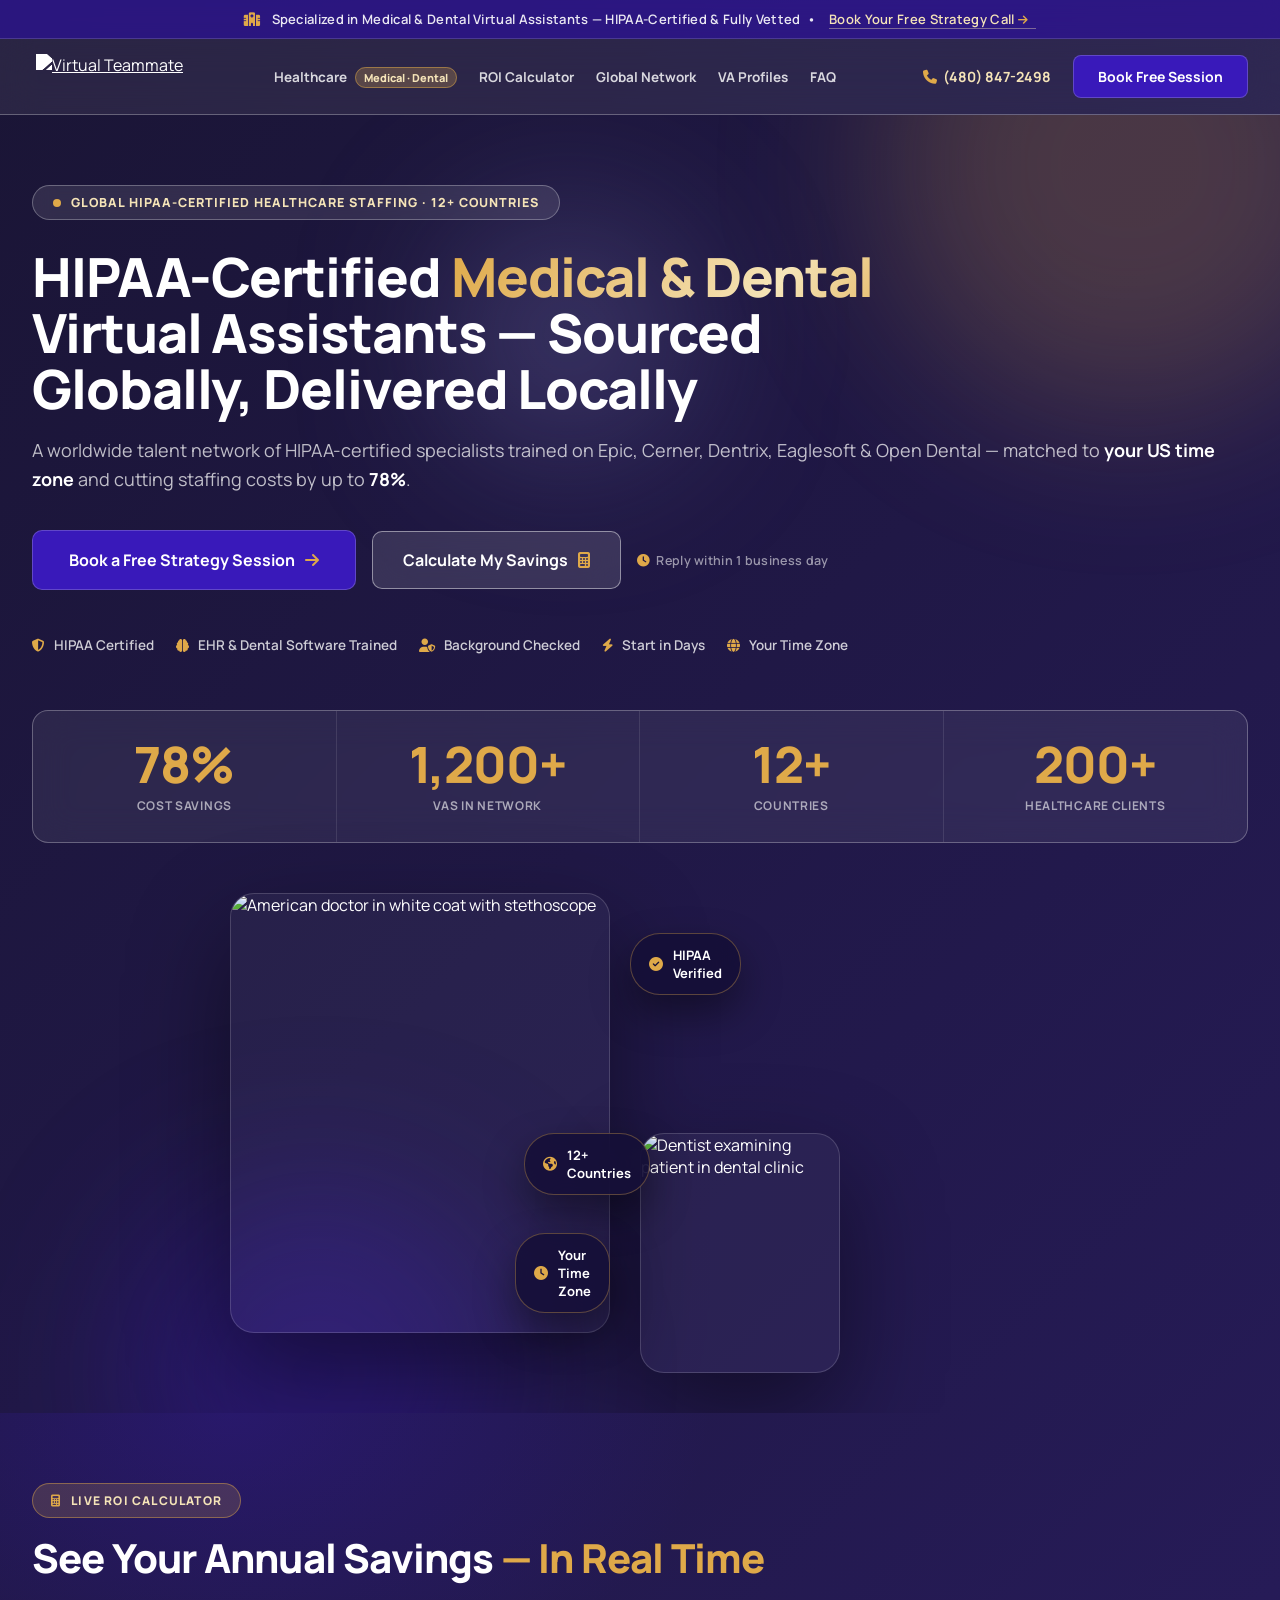
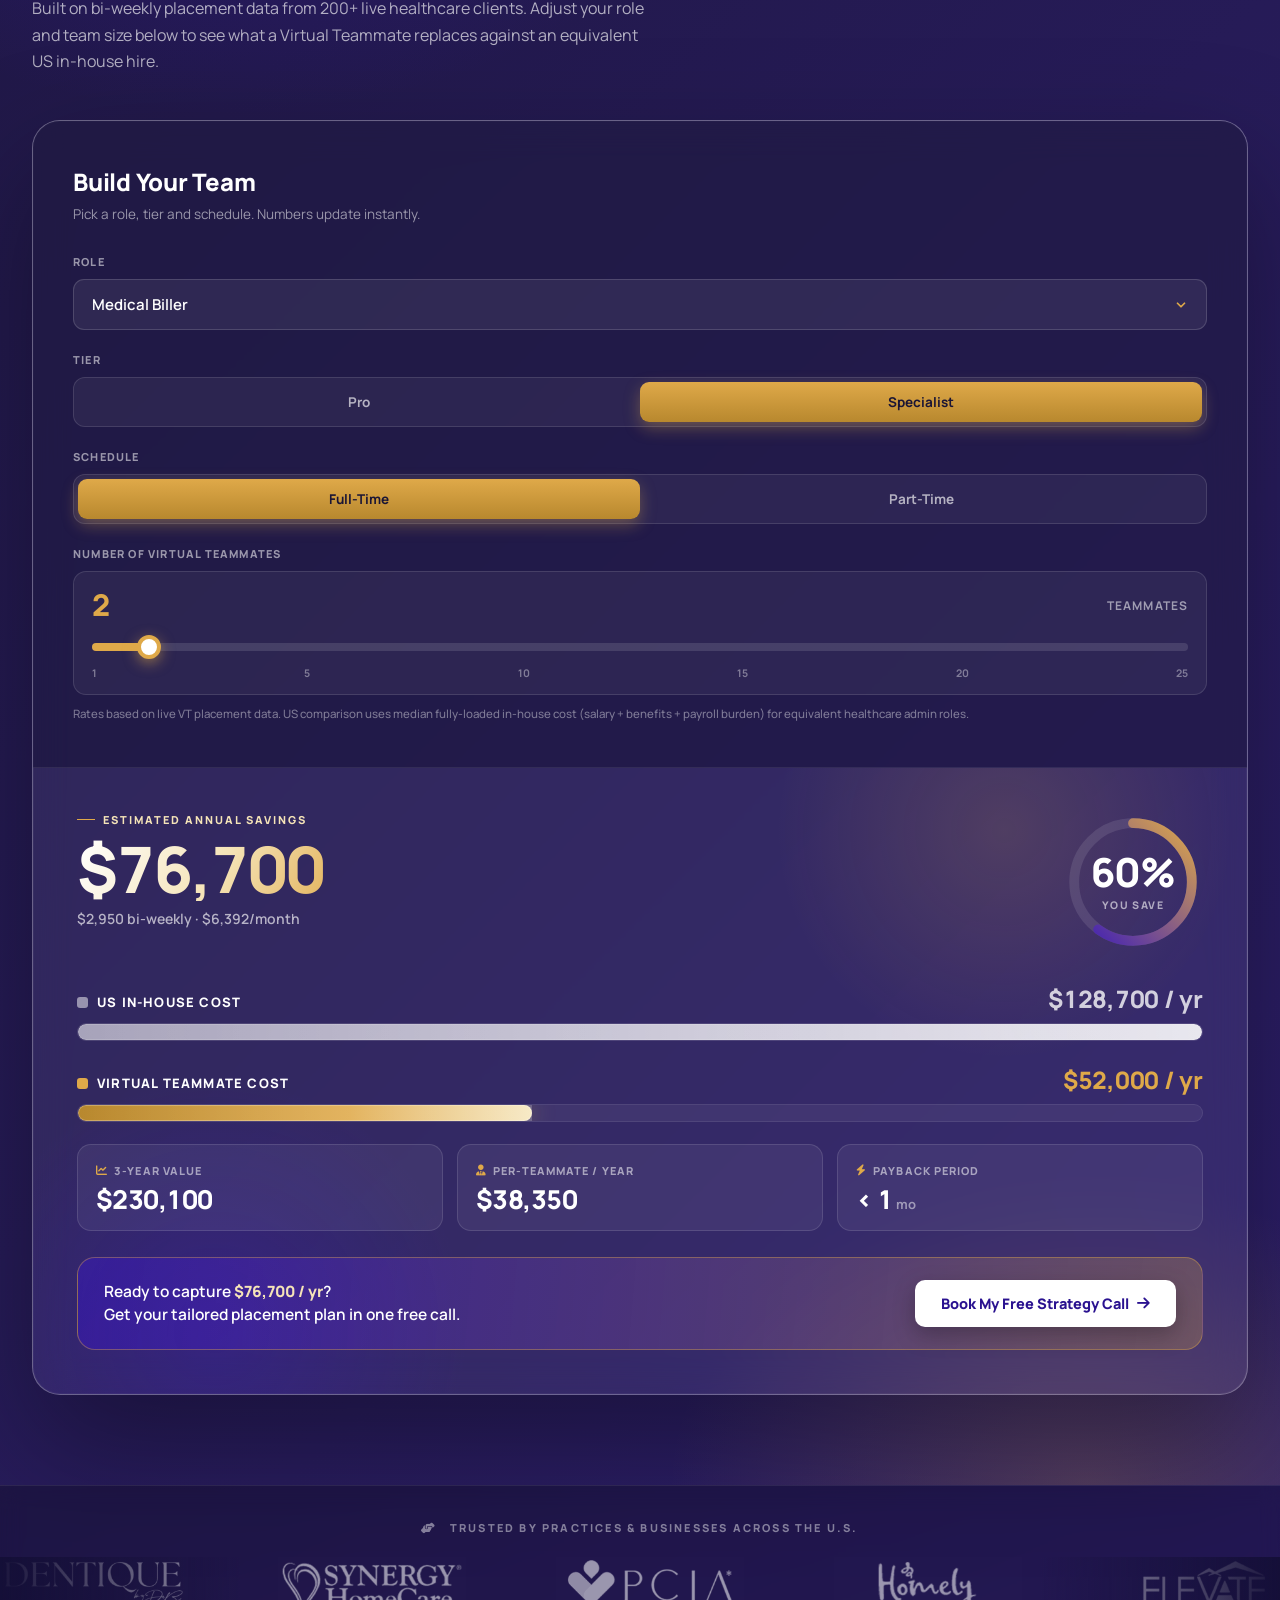
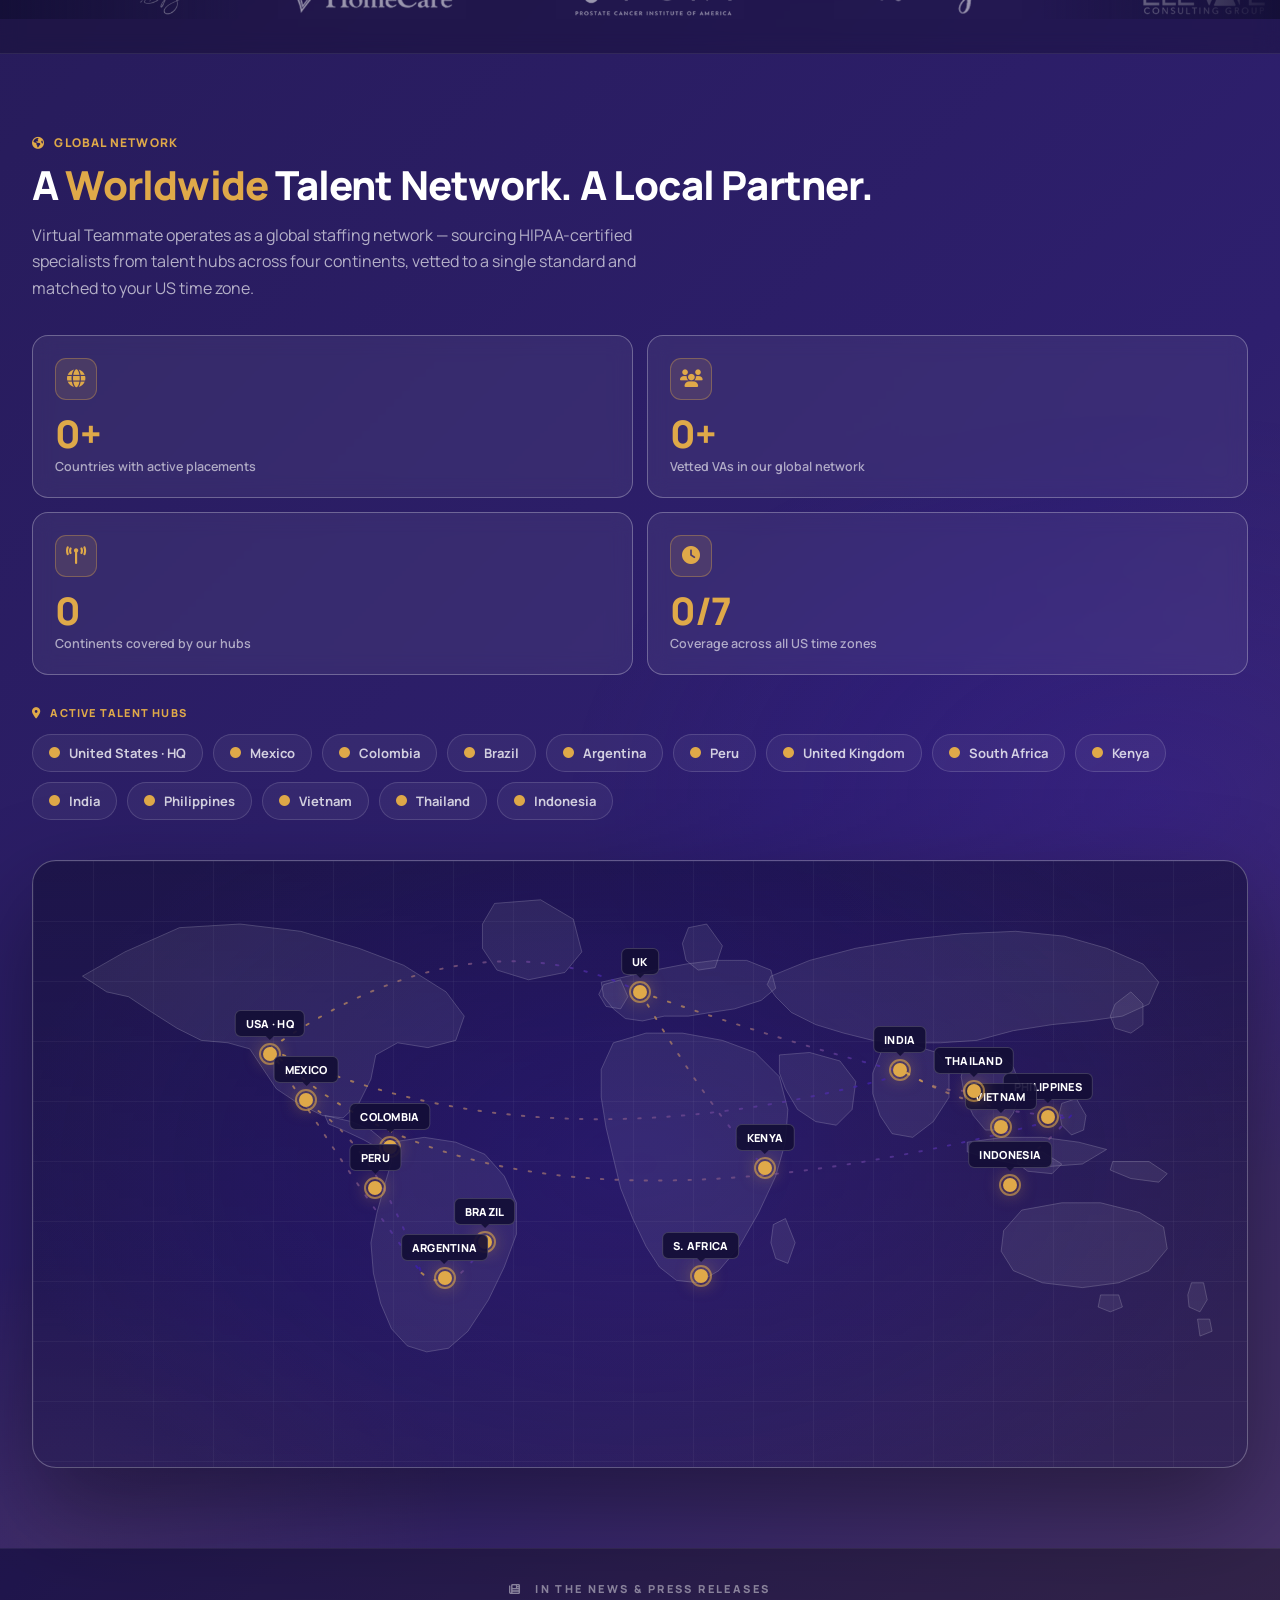
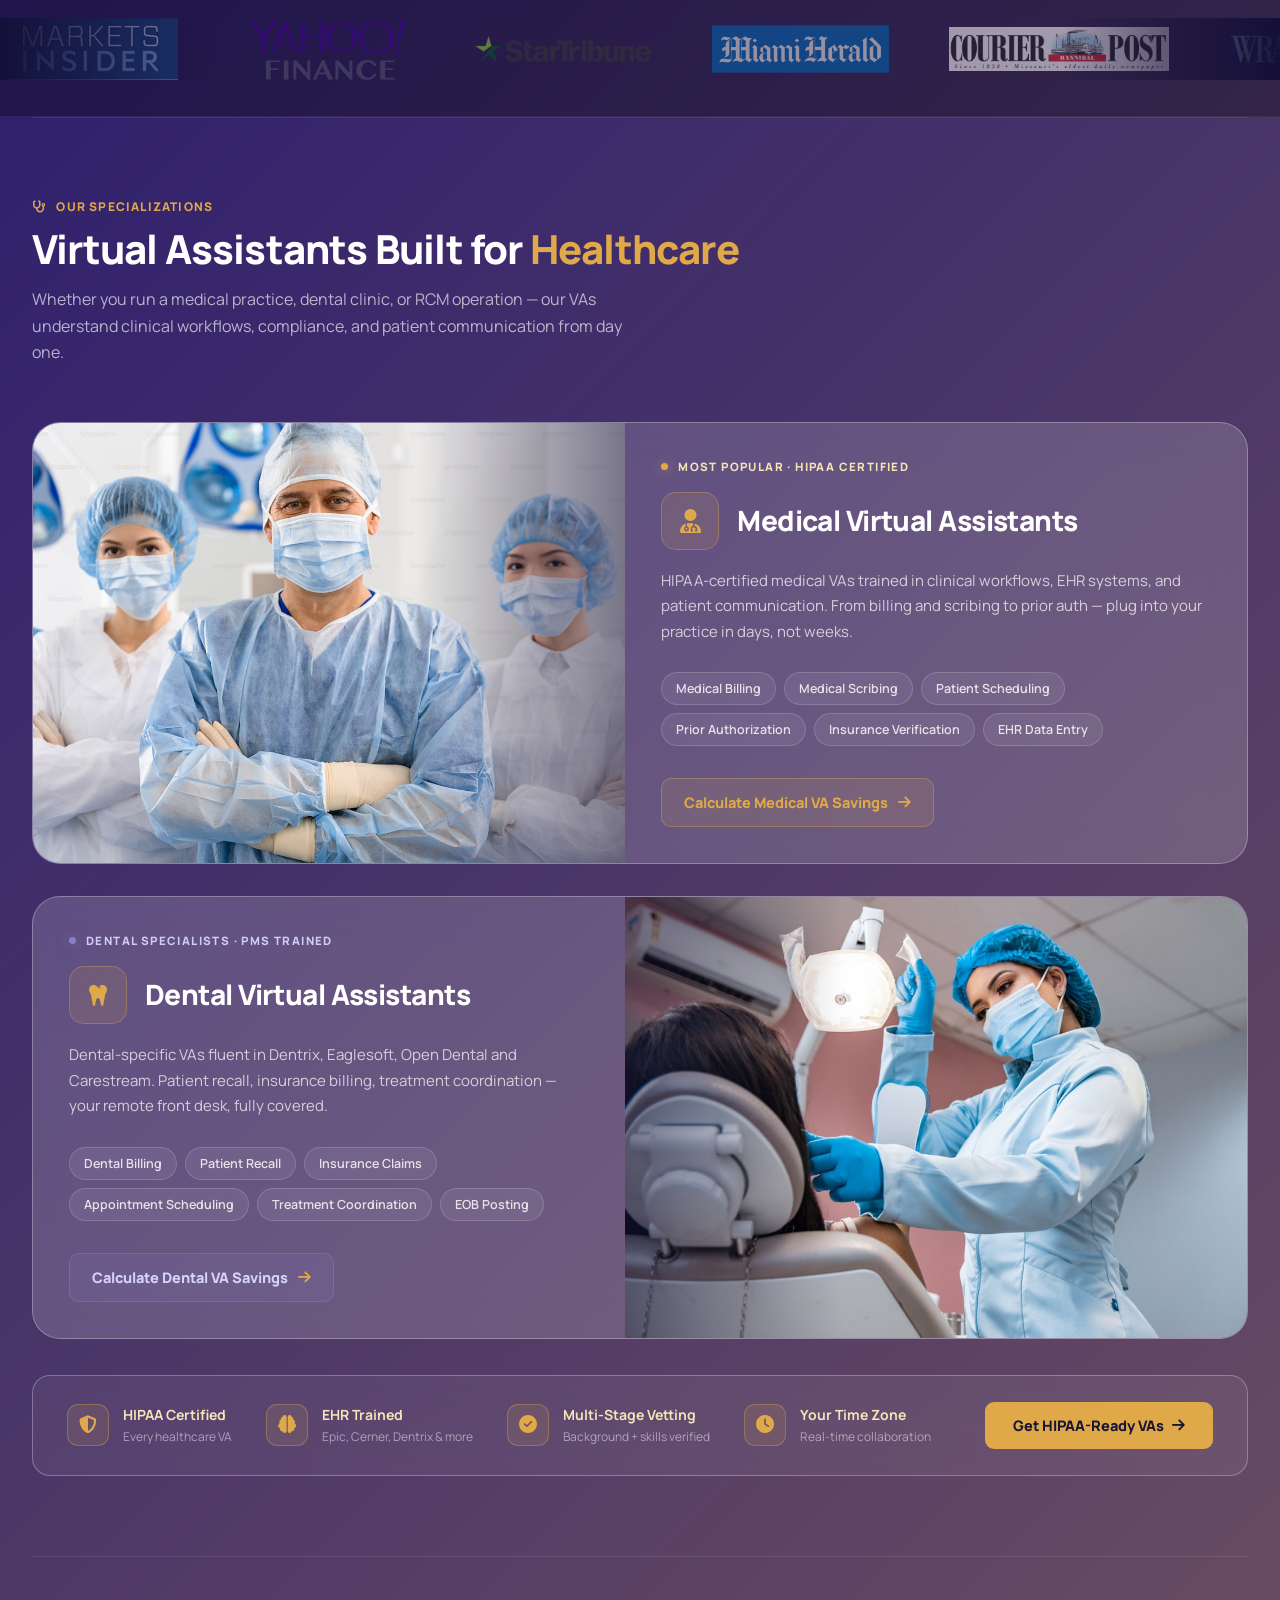
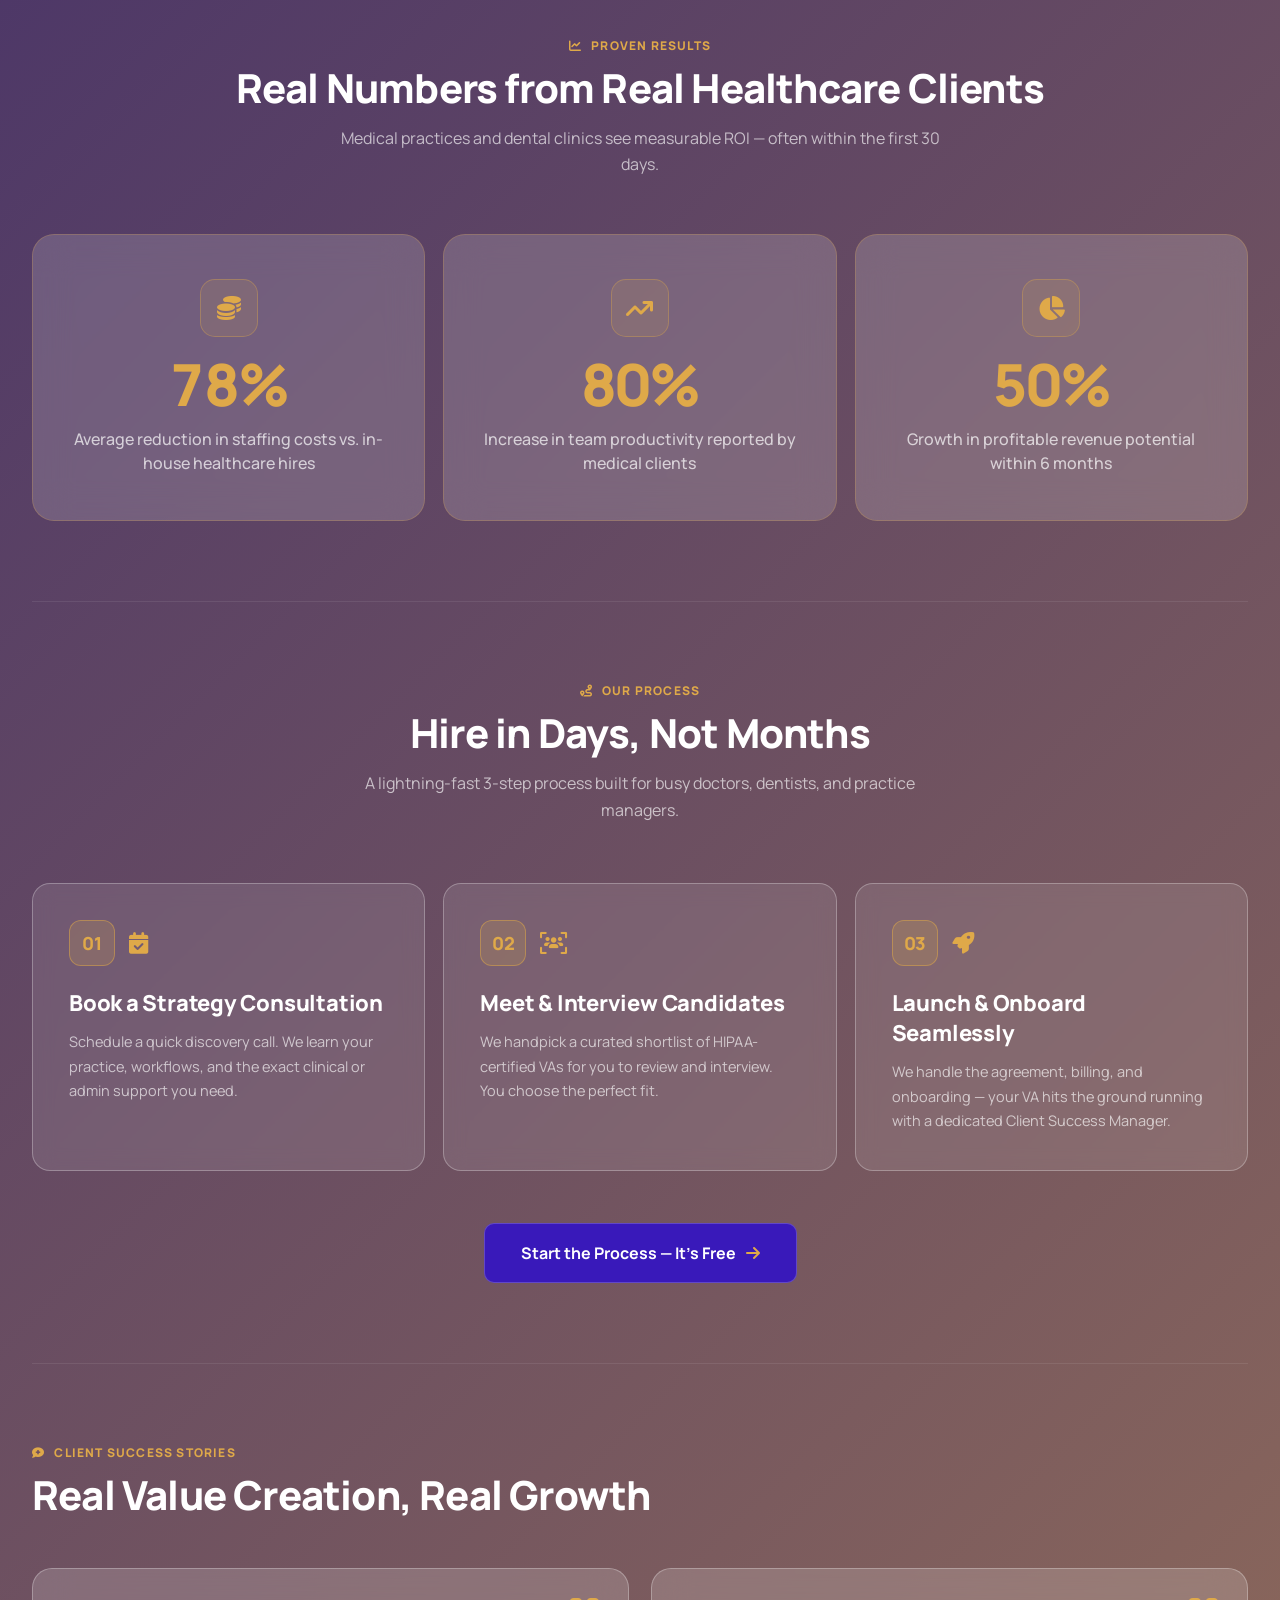
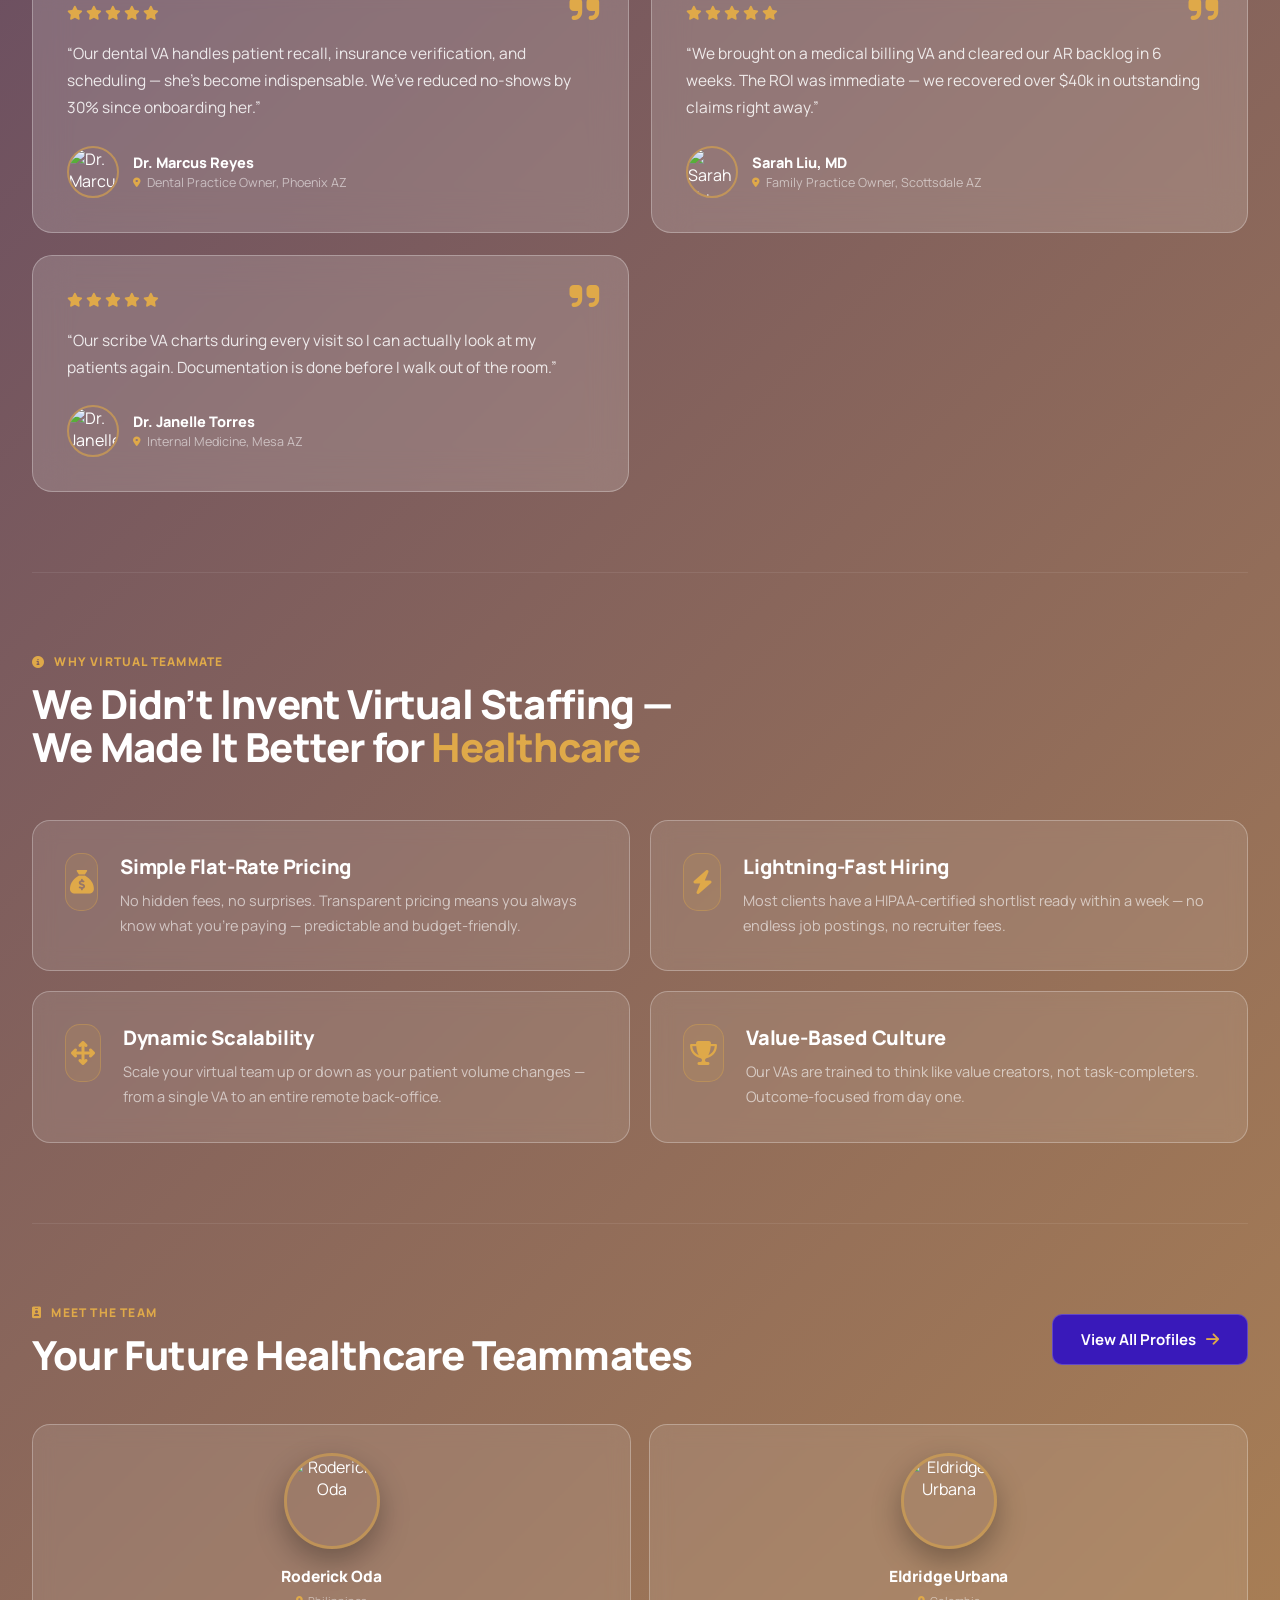
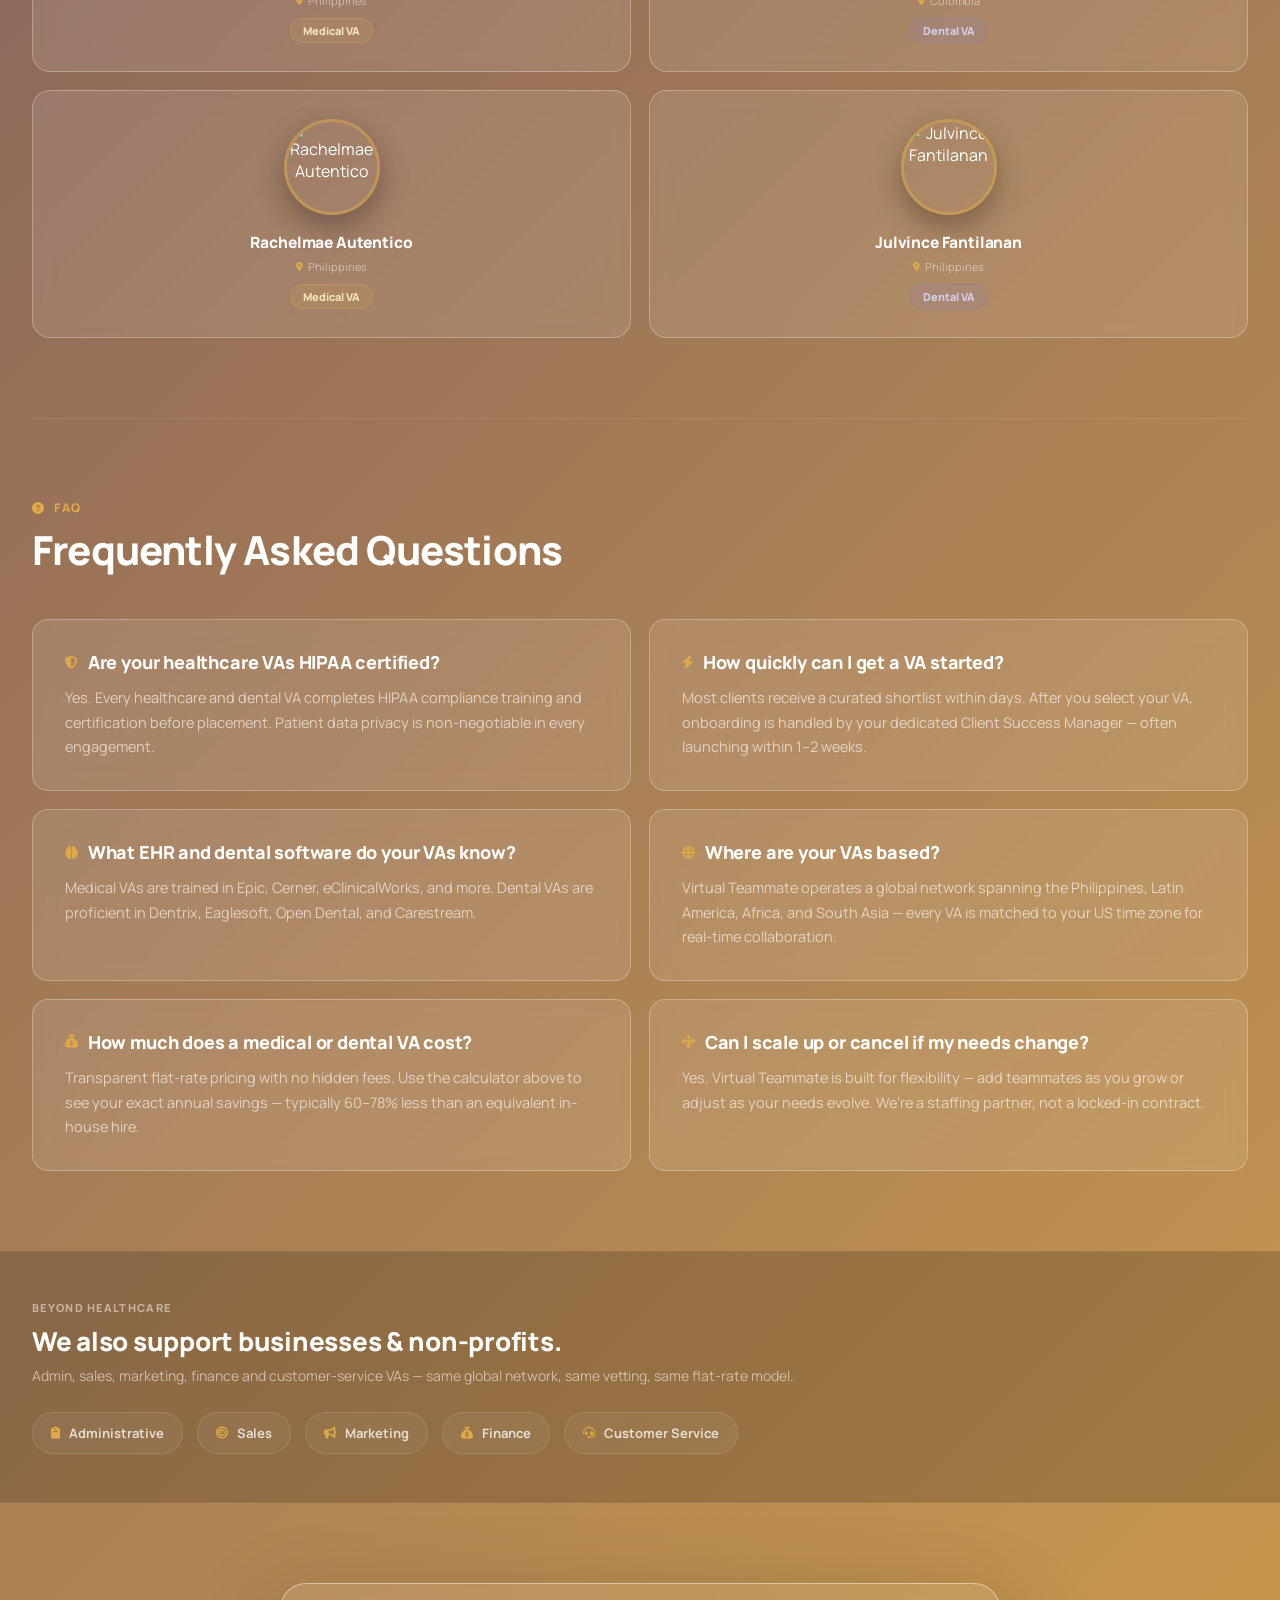
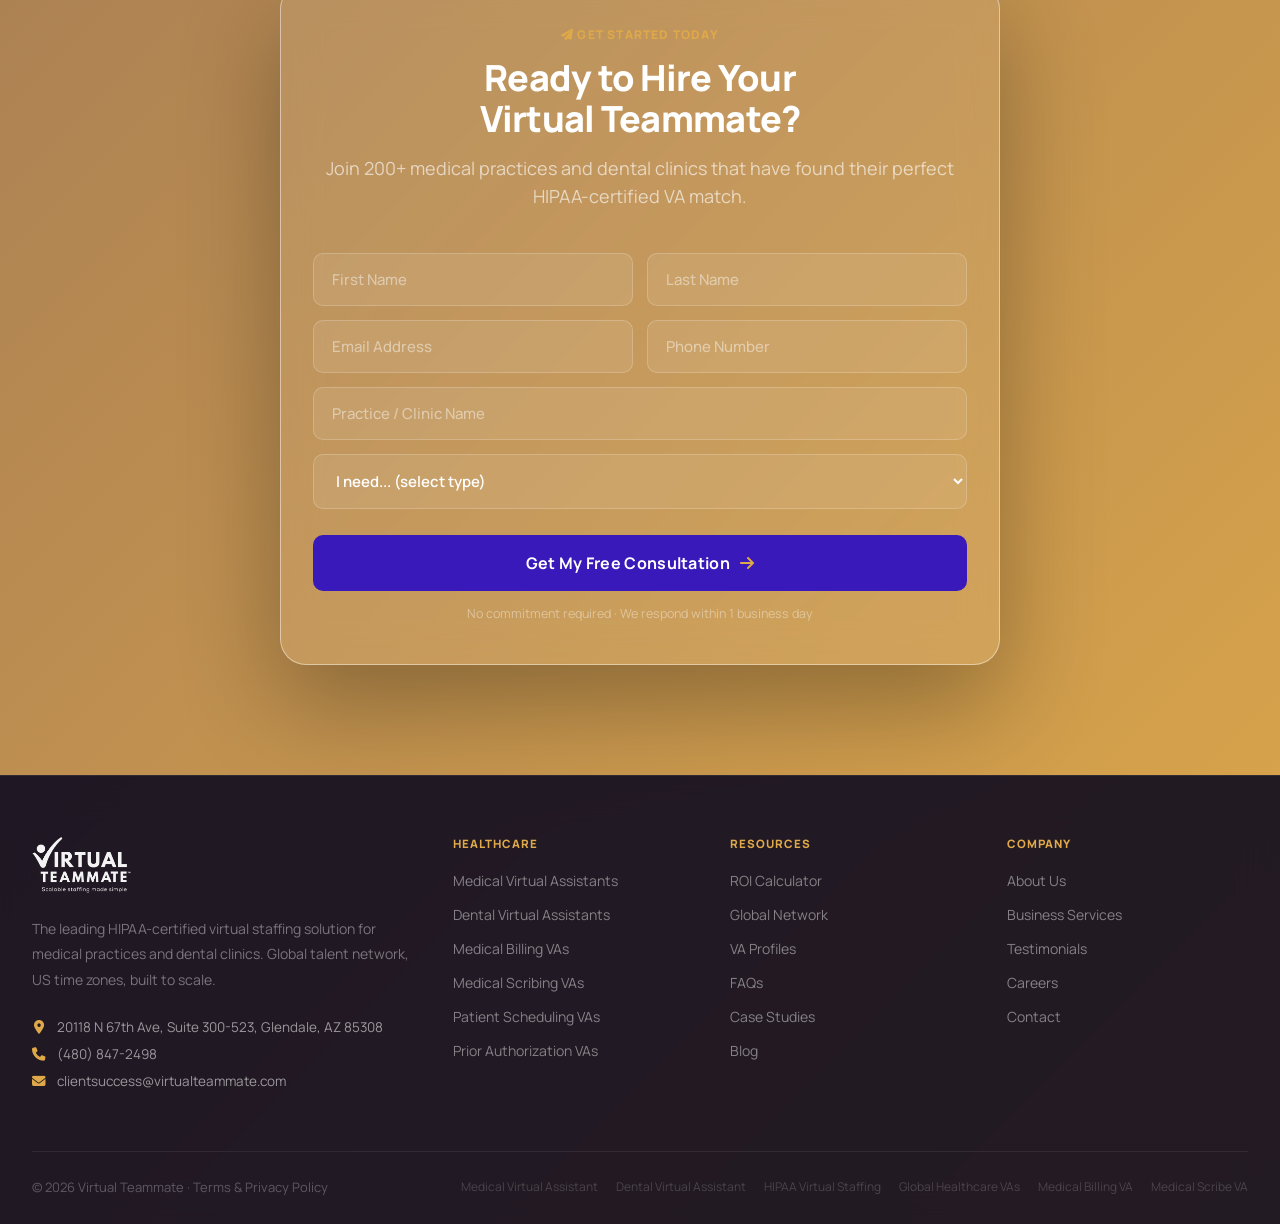
==== commit c5c0838d: "Polish hero, specialties, and press marquee - Hero photos: American doctor (main) and dentist (side)" ====
--- a/index.html
+++ b/index.html
@@ -319,16 +319,14 @@
 }
 .hv-main{
   width:480px;height:560px;top:0;right:60px;
-  transform:rotate(-2deg);
-}
-.hv-main:hover{transform:rotate(-2deg) translateY(-6px);}
+}
+.hv-main:hover{transform:translateY(-6px);}
 .hv-main img{width:100%;height:100%;object-fit:cover;}
 .hv-side{
-  width:240px;height:300px;
+  width:260px;height:320px;
   bottom:0;left:0;
-  transform:rotate(4deg);
-}
-.hv-side:hover{transform:rotate(4deg) translateY(-6px);}
+}
+.hv-side:hover{transform:translateY(-6px);}
 .hv-side img{width:100%;height:100%;object-fit:cover;}
 
 .hv-chip{
@@ -417,11 +415,11 @@
 }
 .news-item img{
   height:100%;width:auto;max-width:220px;object-fit:contain;
-  filter:grayscale(100%) brightness(0) invert(1) opacity(.55);
-  transition:filter .35s ease, transform .35s ease;
+  opacity:.55;
+  transition:opacity .35s ease, transform .35s ease;
 }
 .news-item:hover img{
-  filter:grayscale(100%) brightness(0) invert(1) opacity(1);
+  opacity:1;
   transform:scale(1.06);
 }
 @keyframes marqueeRight{ from{transform:translateX(-50%);} to{transform:translateX(0);} }
@@ -710,42 +708,72 @@
 }
 
 /* ───── SPECIALTIES ───── */
-.spec-grid{display:grid;grid-template-columns:1fr 1fr;gap:24px;margin-top:52px;}
+.spec-grid{display:grid;grid-template-columns:1fr;gap:32px;margin-top:56px;}
 .spec-card{
+  display:grid;grid-template-columns:minmax(0,1fr) minmax(0,1.05fr);
   background:var(--glass-bg2);
   backdrop-filter:var(--glass-blur);
   border:1px solid var(--glass-border);
-  border-radius:22px;overflow:hidden;
-  transition:transform .35s ease, box-shadow .35s ease, border-color .35s ease;
-}
-.spec-card:hover{transform:translateY(-6px);box-shadow:0 30px 60px rgba(0,0,0,0.35);border-color:rgba(223,169,73,0.45);}
-.spec-photo{position:relative;height:200px;overflow:hidden;}
-.spec-photo img{width:100%;height:100%;object-fit:cover;transition:transform .9s ease;}
-.spec-card:hover .spec-photo img{transform:scale(1.06);}
+  border-radius:28px;overflow:hidden;
+  transition:transform .4s ease, box-shadow .4s ease, border-color .4s ease;
+  min-height:480px;
+}
+.spec-card:hover{transform:translateY(-6px);box-shadow:0 40px 80px rgba(0,0,0,0.42);border-color:rgba(223,169,73,0.45);}
+.spec-photo{position:relative;height:100%;min-height:480px;overflow:hidden;}
+.spec-photo img{width:100%;height:100%;object-fit:cover;object-position:center top;transition:transform 1.1s ease;}
+.spec-card:hover .spec-photo img{transform:scale(1.04);}
 .spec-photo::after{
   content:"";position:absolute;inset:0;
-  background:linear-gradient(180deg, rgba(26,21,53,0) 30%, rgba(26,21,53,0.85) 100%);
-}
-.spec-head{padding:28px 36px 24px;}
-.spec-head.med{border-bottom:1px solid rgba(223,169,73,0.3);}
-.spec-head.dent{border-bottom:1px solid rgba(133,130,195,0.3);}
-.spec-title-row{display:flex;align-items:center;gap:16px;margin-bottom:12px;}
-.spec-title{font-size:26px;font-weight:800;color:#fff;letter-spacing:-0.01em;}
+  background:linear-gradient(90deg, rgba(26,21,53,0) 65%, rgba(26,21,53,0.55) 100%);
+}
+.spec-card.alt .spec-photo{grid-column:2;grid-row:1;}
+.spec-card.alt .spec-content{grid-column:1;grid-row:1;}
+.spec-card.alt .spec-photo::after{
+  background:linear-gradient(270deg, rgba(26,21,53,0) 65%, rgba(26,21,53,0.55) 100%);
+}
+.spec-content{
+  padding:56px 60px;
+  display:flex;flex-direction:column;justify-content:center;
+}
+.spec-eyebrow{
+  display:inline-flex;align-items:center;gap:10px;
+  font-size:11.5px;font-weight:800;
+  text-transform:uppercase;letter-spacing:1.4px;
+  margin-bottom:18px;
+}
+.spec-eyebrow .dot{width:7px;height:7px;border-radius:50%;}
+.spec-eyebrow.med{color:var(--gold-lt);}
+.spec-eyebrow.med .dot{background:var(--gold);box-shadow:0 0 12px rgba(223,169,73,0.6);}
+.spec-eyebrow.dent{color:rgba(220,218,255,0.9);}
+.spec-eyebrow.dent .dot{background:var(--violet);box-shadow:0 0 12px rgba(133,130,195,0.6);}
+.spec-title-row{display:flex;align-items:center;gap:18px;margin-bottom:18px;}
+.spec-title{font-size:36px;font-weight:800;color:#fff;line-height:1.12;letter-spacing:-0.02em;}
 .spec-tag{display:inline-block;font-size:11px;font-weight:800;text-transform:uppercase;letter-spacing:0.6px;padding:4px 14px;border-radius:20px;}
 .spec-tag.med{background:rgba(223,169,73,0.2);border:1px solid rgba(223,169,73,0.45);color:var(--gold-lt);}
 .spec-tag.dent{background:rgba(133,130,195,0.2);border:1px solid rgba(133,130,195,0.45);color:rgba(220,218,255,0.9);}
-.spec-body{padding:24px 36px 34px;}
-.spec-desc{font-size:15.5px;color:rgba(255,255,255,0.68);line-height:1.7;margin-bottom:22px;}
-.spec-pills{display:flex;flex-wrap:wrap;gap:8px;margin-bottom:24px;}
+.spec-desc{font-size:16.5px;color:rgba(255,255,255,0.72);line-height:1.7;margin-bottom:28px;max-width:560px;}
+.spec-pills{display:flex;flex-wrap:wrap;gap:8px;margin-bottom:32px;}
 .pill{
   font-size:12.5px;font-weight:600;
-  background:rgba(255,255,255,0.08);
-  border:1px solid rgba(255,255,255,0.18);
-  color:rgba(255,255,255,0.78);
-  padding:6px 14px;border-radius:20px;
-}
-.spec-link{display:inline-flex;align-items:center;gap:8px;font-size:14.5px;font-weight:700;color:var(--gold);text-decoration:none;transition:gap .25s ease;}
-.spec-link:hover{gap:14px;}
+  background:rgba(255,255,255,0.07);
+  border:1px solid rgba(255,255,255,0.16);
+  color:rgba(255,255,255,0.82);
+  padding:7px 14px;border-radius:20px;
+  transition:background .25s ease, border-color .25s ease;
+}
+.pill:hover{background:rgba(255,255,255,0.12);border-color:rgba(255,255,255,0.3);}
+.spec-link{
+  display:inline-flex;align-items:center;gap:10px;
+  font-size:14.5px;font-weight:800;color:var(--gold);text-decoration:none;
+  padding:14px 22px;border-radius:10px;
+  background:rgba(223,169,73,0.12);
+  border:1px solid rgba(223,169,73,0.35);
+  align-self:flex-start;
+  transition:gap .25s ease, background .25s ease, border-color .25s ease, transform .25s ease;
+}
+.spec-link:hover{gap:14px;background:rgba(223,169,73,0.22);border-color:rgba(223,169,73,0.55);transform:translateY(-2px);}
+.spec-link.dent{color:rgba(220,218,255,0.95);background:rgba(133,130,195,0.14);border-color:rgba(133,130,195,0.4);}
+.spec-link.dent:hover{background:rgba(133,130,195,0.24);border-color:rgba(133,130,195,0.6);}
 
 .hipaa{
   background:rgba(255,255,255,0.06);
@@ -1018,6 +1046,12 @@
   .global{padding:80px 32px;}
   .global-grid{grid-template-columns:1fr;gap:40px;}
   .global-l{max-width:none;}
+
+  .spec-card{min-height:400px;}
+  .spec-photo{min-height:400px;}
+  .spec-content{padding:36px 36px;}
+  .spec-title{font-size:28px;}
+  .spec-desc{font-size:15px;}
 
   .roi-grid{gap:18px;}
   .roi-num{font-size:58px;}
@@ -1105,10 +1139,17 @@
   .global-stats{grid-template-columns:1fr;}
   .gstat-num{font-size:30px;}
 
-  .spec-grid{grid-template-columns:1fr;gap:18px;margin-top:36px;}
-  .spec-head{padding:22px 22px 18px;}
-  .spec-body{padding:18px 22px 26px;}
-  .spec-title{font-size:22px;}
+  .spec-grid{gap:20px;margin-top:36px;}
+  .spec-card{grid-template-columns:1fr;min-height:0;border-radius:22px;}
+  .spec-card.alt .spec-photo,
+  .spec-card .spec-photo{grid-column:1;grid-row:1;min-height:240px;height:240px;}
+  .spec-card.alt .spec-content,
+  .spec-card .spec-content{grid-column:1;grid-row:2;padding:30px 24px 32px;}
+  .spec-photo::after,
+  .spec-card.alt .spec-photo::after{background:linear-gradient(180deg, rgba(26,21,53,0) 50%, rgba(26,21,53,0.7) 100%);}
+  .spec-title{font-size:24px;}
+  .spec-desc{font-size:15px;}
+  .spec-link{padding:12px 18px;font-size:13.5px;}
   .hipaa{flex-direction:column;align-items:flex-start;padding:22px;}
   .hbadges{gap:18px;}
   .btn-gold{width:100%;justify-content:center;}
@@ -1210,10 +1251,10 @@
     <div class="hv-chip t2"><i class="fa-solid fa-earth-americas"></i> 12+ Countries</div>
     <div class="hv-chip t3"><i class="fa-solid fa-clock"></i> Your Time Zone</div>
     <div class="hv-card hv-main">
-      <img src="https://images.unsplash.com/photo-1612349317150-e413f6a5b16d?auto=format&fit=crop&w=900&q=80" alt="Healthcare professional using digital records system"/>
+      <img src="https://images.unsplash.com/photo-1622253692010-333f2da6031d?auto=format&fit=crop&w=900&q=85" alt="American doctor in white coat with stethoscope"/>
     </div>
     <div class="hv-card hv-side">
-      <img src="https://images.unsplash.com/photo-1581595220892-b0739db3ba8c?auto=format&fit=crop&w=600&q=80" alt="Dental clinic team at work"/>
+      <img src="https://images.unsplash.com/photo-1606811971618-4486d14f3f99?auto=format&fit=crop&w=600&q=85" alt="Dentist examining patient in dental clinic"/>
     </div>
   </div>
 </header>
@@ -1359,14 +1400,6 @@
   <div class="marquee-lbl"><i class="fa-solid fa-handshake-angle"></i> Trusted By Practices &amp; Businesses Across The U.S.</div>
   <div class="marquee-track-wrap">
     <div class="marquee-track" id="mqTrack"></div>
-  </div>
-</div>
-
-<!-- IN THE NEWS & PRESS RELEASES (logo marquee, toned-down → full color on hover) -->
-<div class="news" aria-label="Virtual Teammate in the news and press releases">
-  <div class="news-lbl"><i class="fa-solid fa-newspaper"></i> In The News &amp; Press Releases</div>
-  <div class="news-track-wrap">
-    <div class="news-track" id="newsTrack"></div>
   </div>
 </div>
 
@@ -1518,6 +1551,14 @@
   </div>
 </section>
 
+<!-- IN THE NEWS & PRESS RELEASES (logo marquee, toned-down → full color on hover) -->
+<div class="news" aria-label="Virtual Teammate in the news and press releases">
+  <div class="news-lbl"><i class="fa-solid fa-newspaper"></i> In The News &amp; Press Releases</div>
+  <div class="news-track-wrap">
+    <div class="news-track" id="newsTrack"></div>
+  </div>
+</div>
+
 <div class="divider"></div>
 
 <!-- SPECIALTIES -->
@@ -1531,17 +1572,15 @@
   <div class="spec-grid">
     <article class="spec-card reveal d1">
       <div class="spec-photo">
-        <img src="https://images.unsplash.com/photo-1559757148-5c350d0d3c56?auto=format&fit=crop&w=900&q=80" alt="Medical professional reviewing patient records"/>
-      </div>
-      <div class="spec-head med">
+        <img src="photos/medical-assistant.jpg" alt="Medical assistant in scrubs at work"/>
+      </div>
+      <div class="spec-content">
+        <div class="spec-eyebrow med"><span class="dot"></span> Most Popular &middot; HIPAA Certified</div>
         <div class="spec-title-row">
           <span class="ico-circle lg"><i class="fa-solid fa-user-doctor"></i></span>
           <h3 class="spec-title">Medical Virtual Assistants</h3>
         </div>
-        <span class="spec-tag med">Most Popular</span>
-      </div>
-      <div class="spec-body">
-        <p class="spec-desc">HIPAA-certified medical VAs trained in clinical workflows, EHR systems, and patient communication protocols. From billing and scribing to prior auth &mdash; plug into your practice in days, not weeks.</p>
+        <p class="spec-desc">HIPAA-certified medical VAs trained in clinical workflows, EHR systems, and patient communication. From billing and scribing to prior auth &mdash; plug into your practice in days, not weeks.</p>
         <div class="spec-pills">
           <span class="pill">Medical Billing</span>
           <span class="pill">Medical Scribing</span>
@@ -1549,25 +1588,21 @@
           <span class="pill">Prior Authorization</span>
           <span class="pill">Insurance Verification</span>
           <span class="pill">EHR Data Entry</span>
-          <span class="pill">Referral Coordination</span>
-          <span class="pill">Telemedicine Support</span>
         </div>
         <a href="#calculator" class="spec-link">Calculate Medical VA Savings <i class="fa-solid fa-arrow-right"></i></a>
       </div>
     </article>
 
-    <article class="spec-card reveal d2">
+    <article class="spec-card alt reveal d2">
       <div class="spec-photo">
-        <img src="https://images.unsplash.com/photo-1606811971618-4486d14f3f99?auto=format&fit=crop&w=900&q=80" alt="Dental clinic interior with modern equipment"/>
-      </div>
-      <div class="spec-head dent">
+        <img src="photos/dental-assistant.jpg" alt="Dental assistant working with patient in dental clinic"/>
+      </div>
+      <div class="spec-content">
+        <div class="spec-eyebrow dent"><span class="dot"></span> Dental Specialists &middot; PMS Trained</div>
         <div class="spec-title-row">
           <span class="ico-circle lg"><i class="fa-solid fa-tooth"></i></span>
           <h3 class="spec-title">Dental Virtual Assistants</h3>
         </div>
-        <span class="spec-tag dent">Dental Specialists</span>
-      </div>
-      <div class="spec-body">
         <p class="spec-desc">Dental-specific VAs fluent in Dentrix, Eaglesoft, Open Dental and Carestream. Patient recall, insurance billing, treatment coordination &mdash; your remote front desk, fully covered.</p>
         <div class="spec-pills">
           <span class="pill">Dental Billing</span>
@@ -1575,11 +1610,9 @@
           <span class="pill">Insurance Claims</span>
           <span class="pill">Appointment Scheduling</span>
           <span class="pill">Treatment Coordination</span>
-          <span class="pill">Records Management</span>
           <span class="pill">EOB Posting</span>
-          <span class="pill">Insurance Coordinator</span>
         </div>
-        <a href="#calculator" class="spec-link">Calculate Dental VA Savings <i class="fa-solid fa-arrow-right"></i></a>
+        <a href="#calculator" class="spec-link dent">Calculate Dental VA Savings <i class="fa-solid fa-arrow-right"></i></a>
       </div>
     </article>
   </div>
@@ -1991,7 +2024,7 @@
     { name:'Yahoo Finance',      src:'press/yahoo-finance.png',      href:'https://finance.yahoo.com/news/virtual-teammate-celebrates-game-changing-150000931.html' },
     { name:'Star Tribune',       src:'press/star-tribune.png',       href:'https://markets.financialcontent.com/startribune/article/accwirecq-2025-7-29-virtual-teammate-celebrates-a-year-of-game-changing-growth' },
     { name:'Miami Herald',       src:'press/miami-herald.png',       href:'https://www.miamiherald.com/press-releases/article311504009.html' },
-    { name:'Courier Post',       src:'press/courier-post.webp',      href:'https://hannibal.marketminute.com/article/accwirecq-2025-7-29-virtual-teammate-celebrates-a-year-of-game-changing-growth' },
+    { name:'Courier Post',       src:'press/courier-post.png',       href:'https://hannibal.marketminute.com/article/accwirecq-2025-7-29-virtual-teammate-celebrates-a-year-of-game-changing-growth' },
     { name:'WRAL',               src:'press/wral.png',               href:'https://markets.financialcontent.com/wral/article/accwirecq-2025-7-29-virtual-teammate-celebrates-a-year-of-game-changing-growth' },
     { name:'Kansas City Star',   src:'press/kansas-city-star.png',   href:'https://www.kansascity.com/press-releases/article311504009.html' },
     { name:'Charlotte Observer', src:'press/charlotte-observer.png', href:'https://www.charlotteobserver.com/press-releases/article311504009.html' },
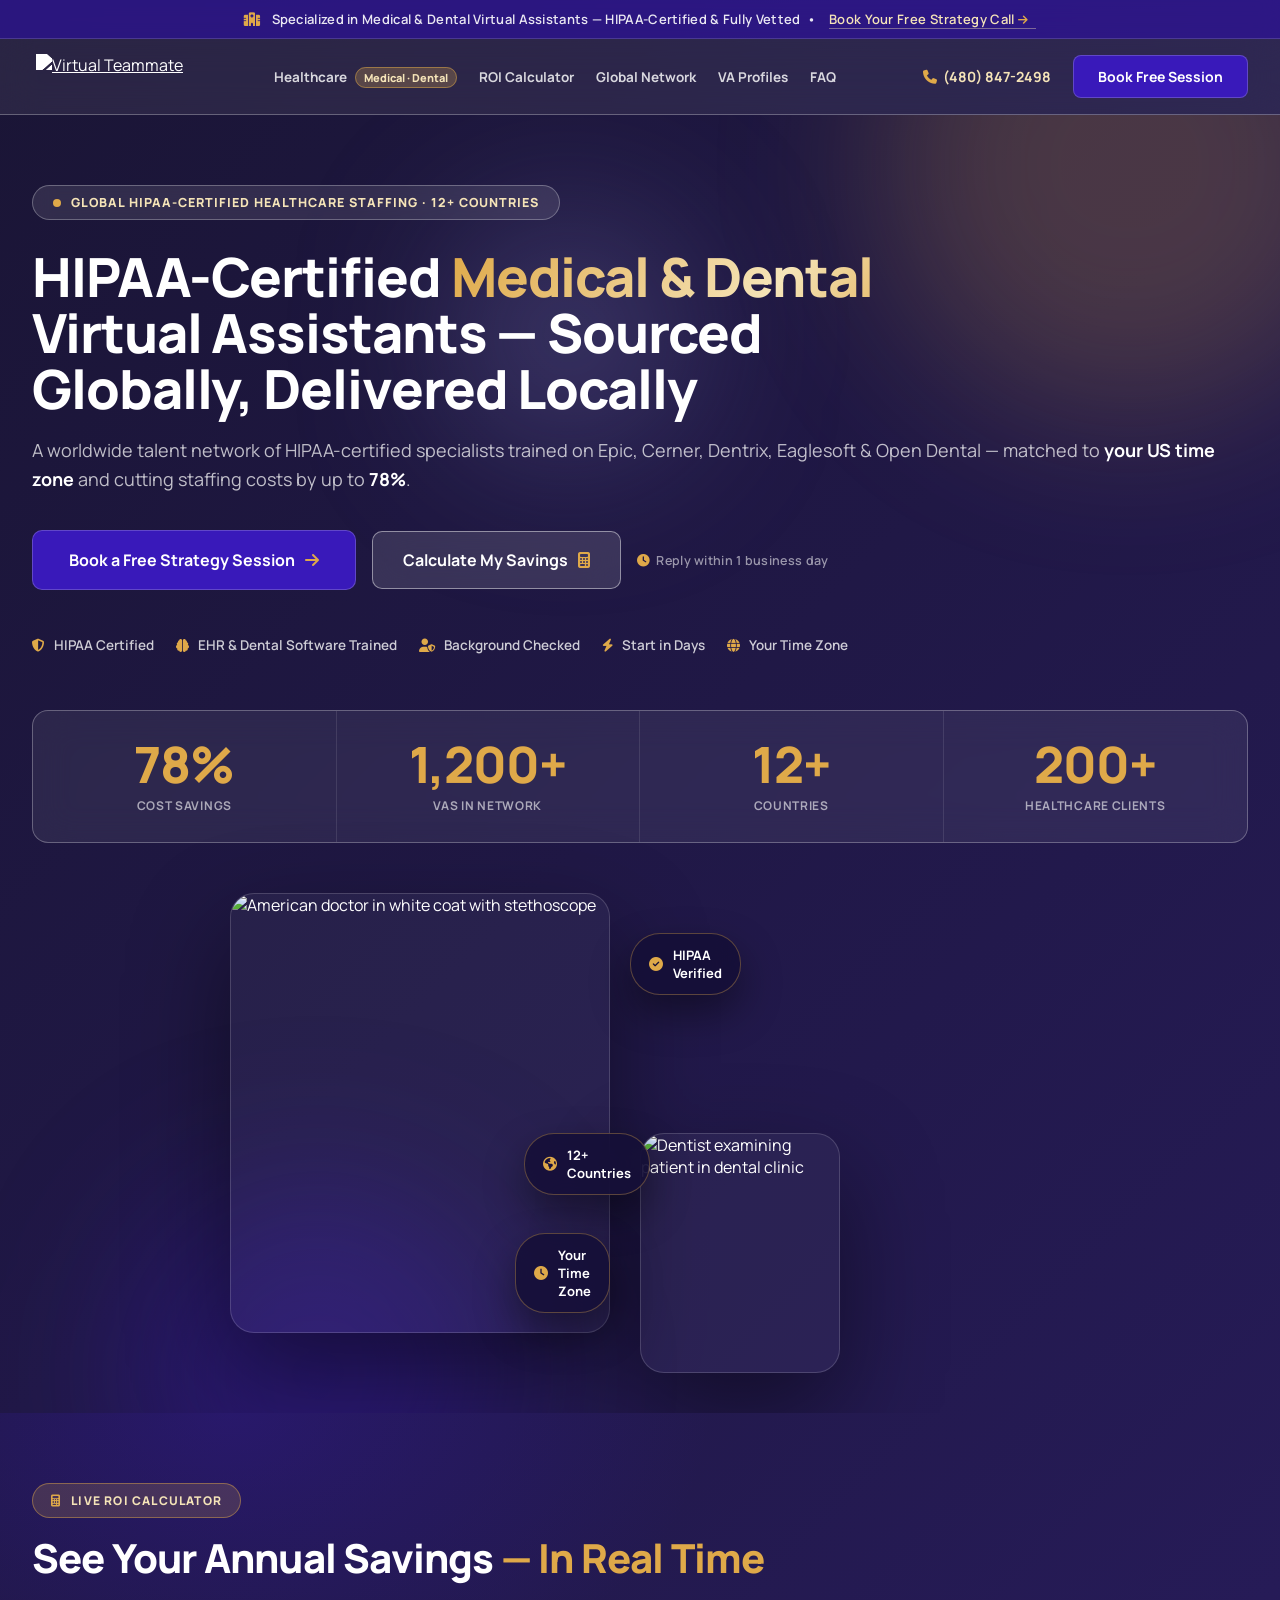
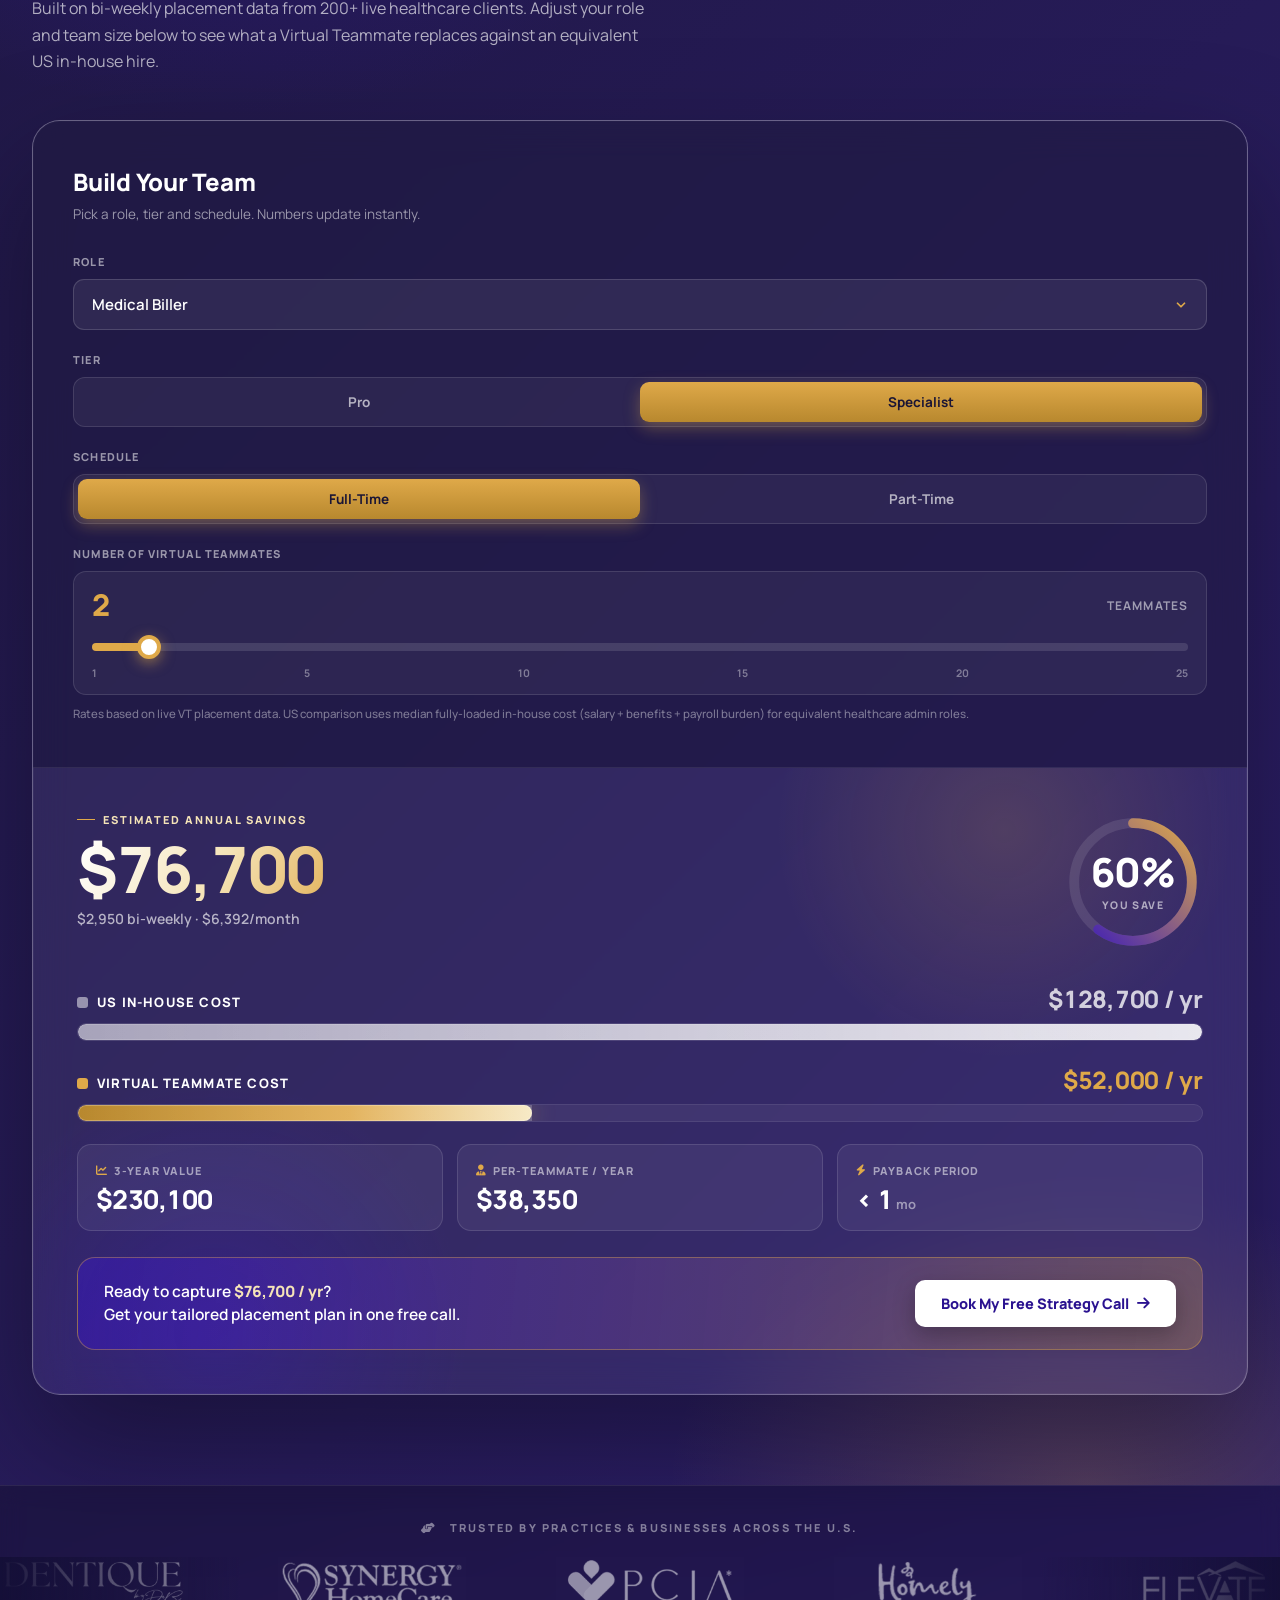
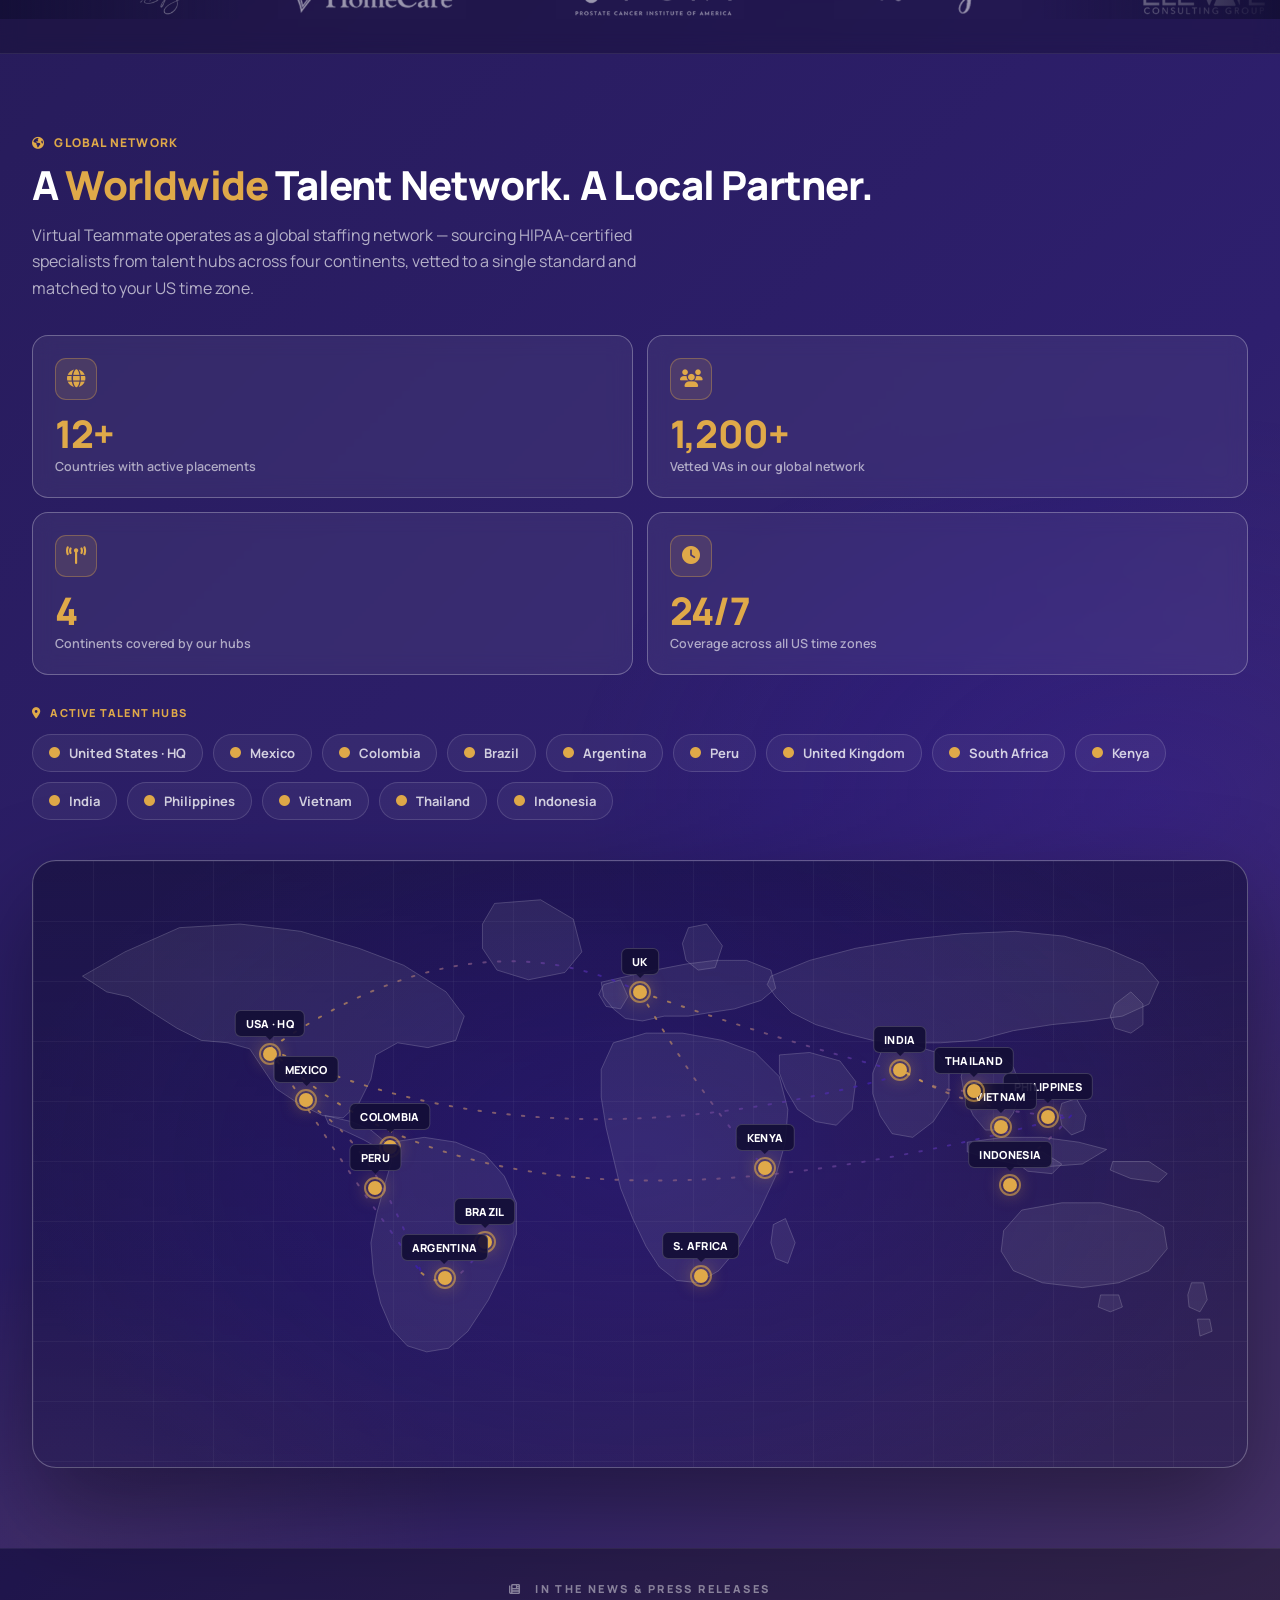
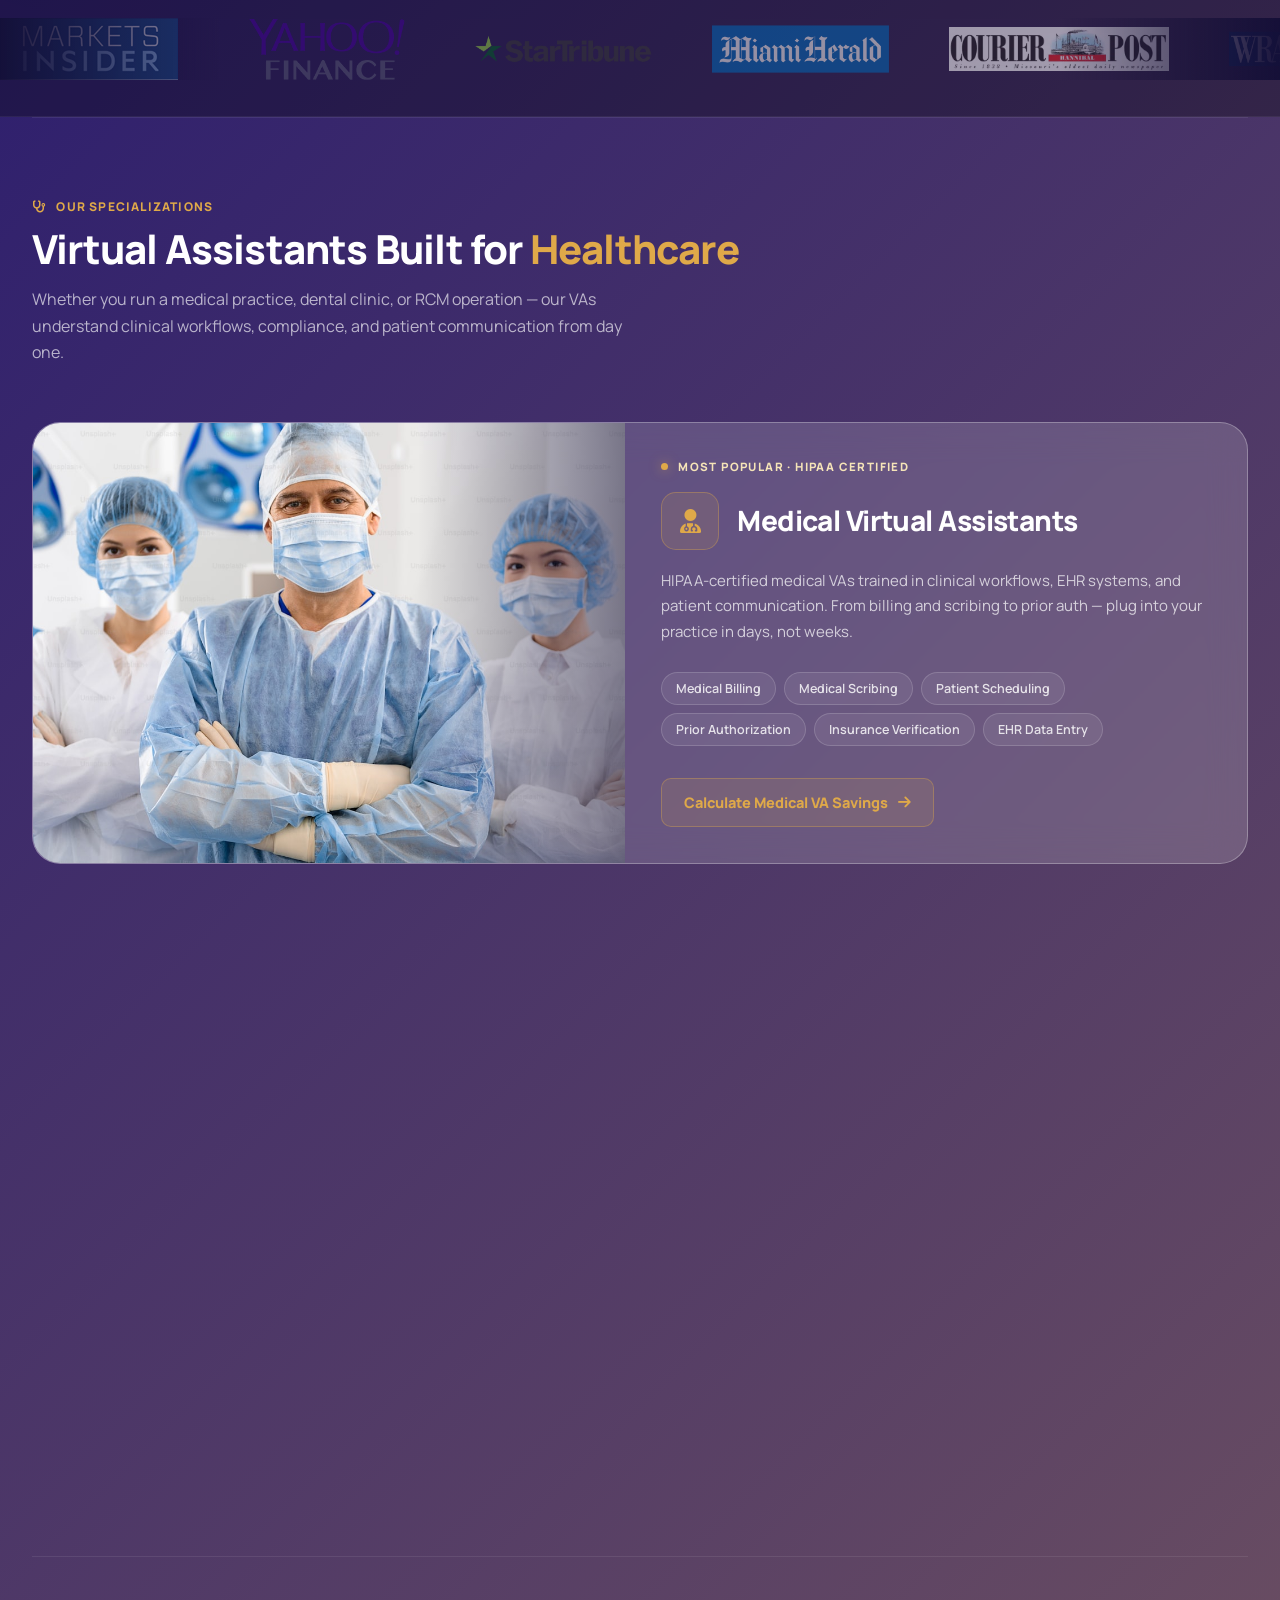
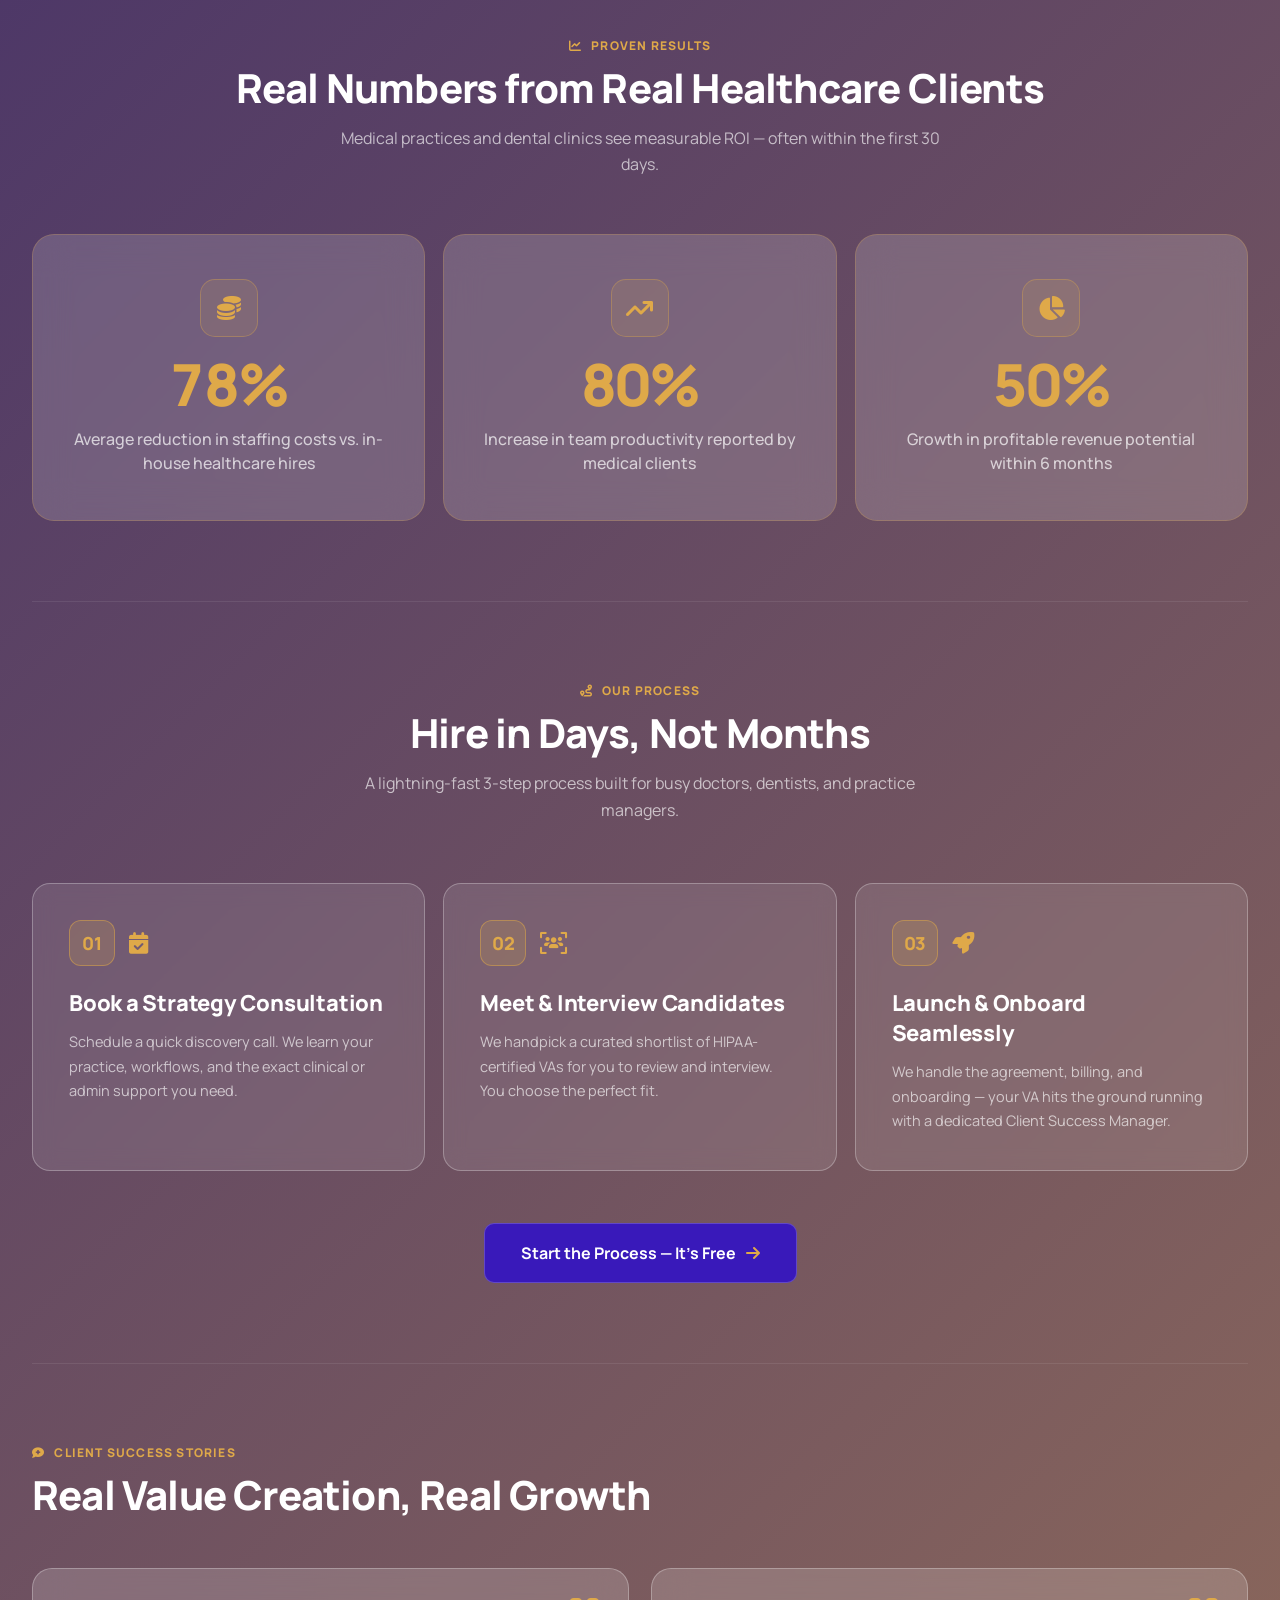
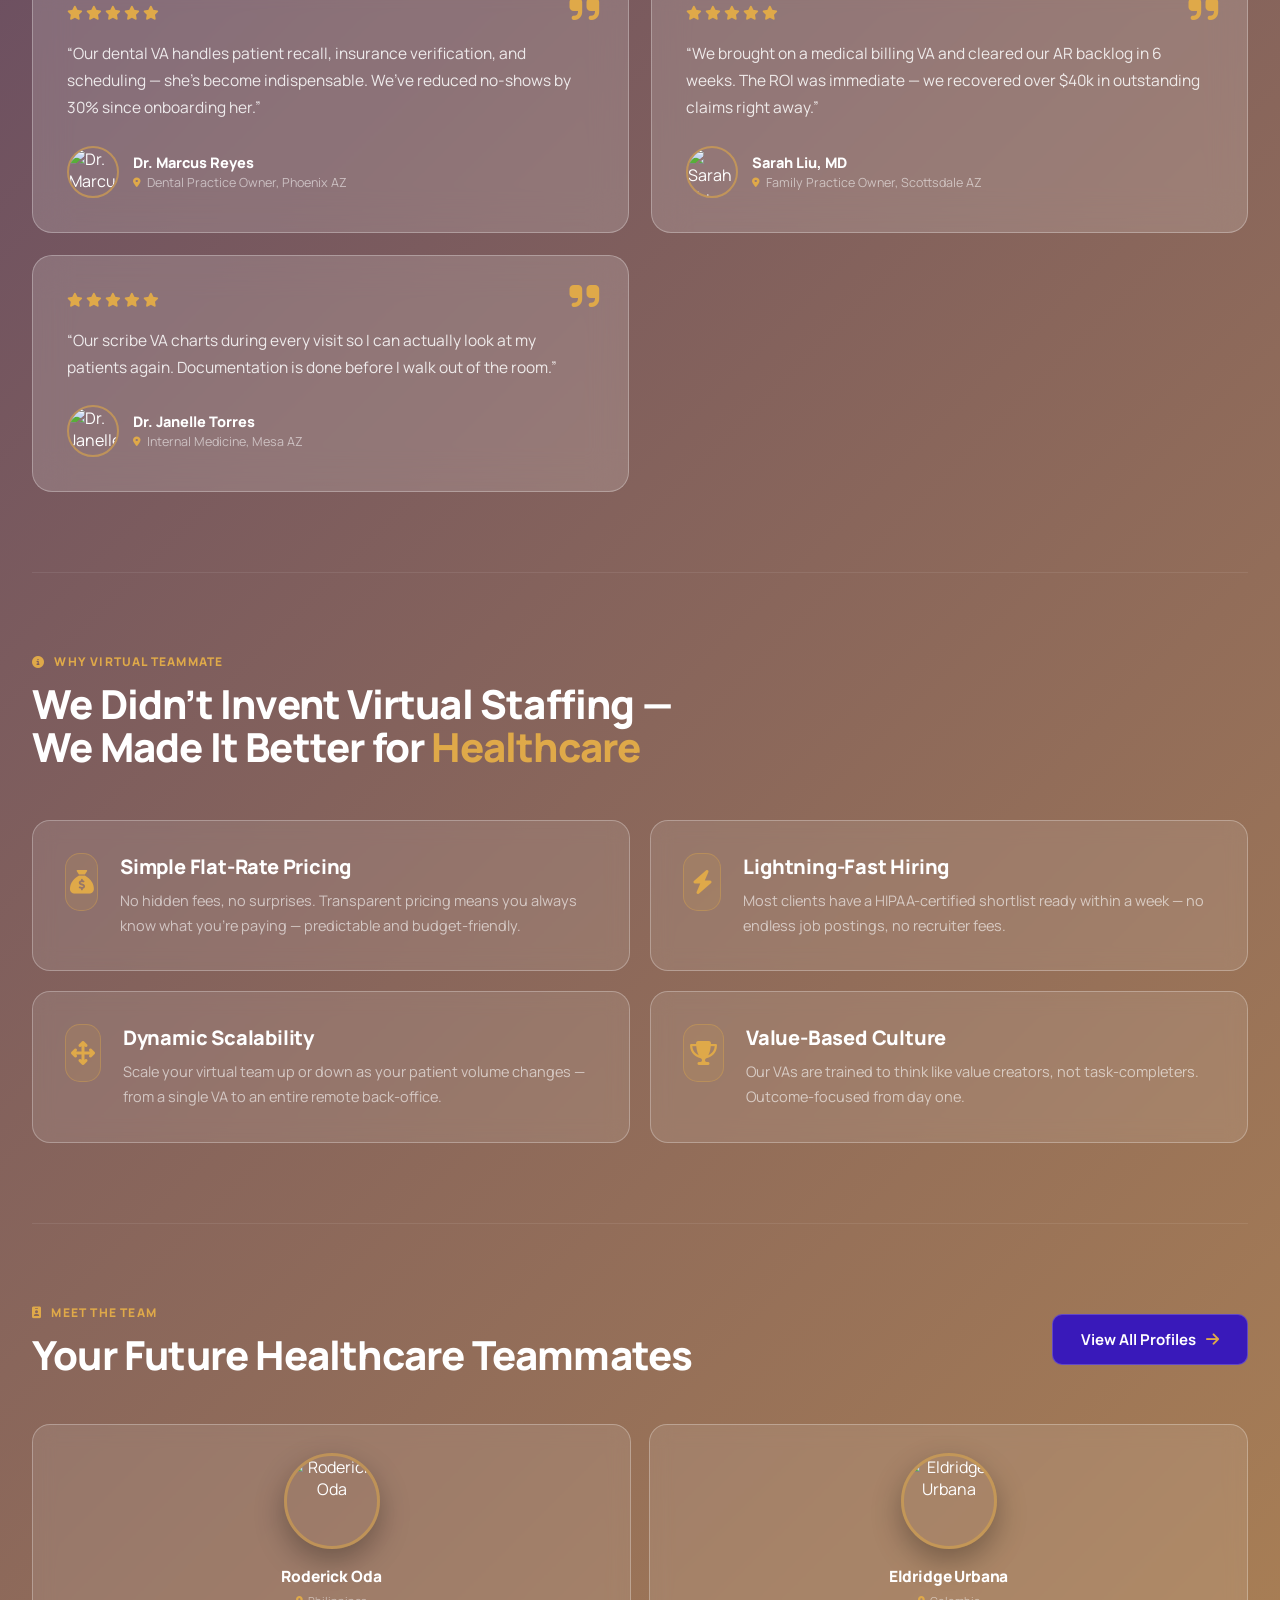
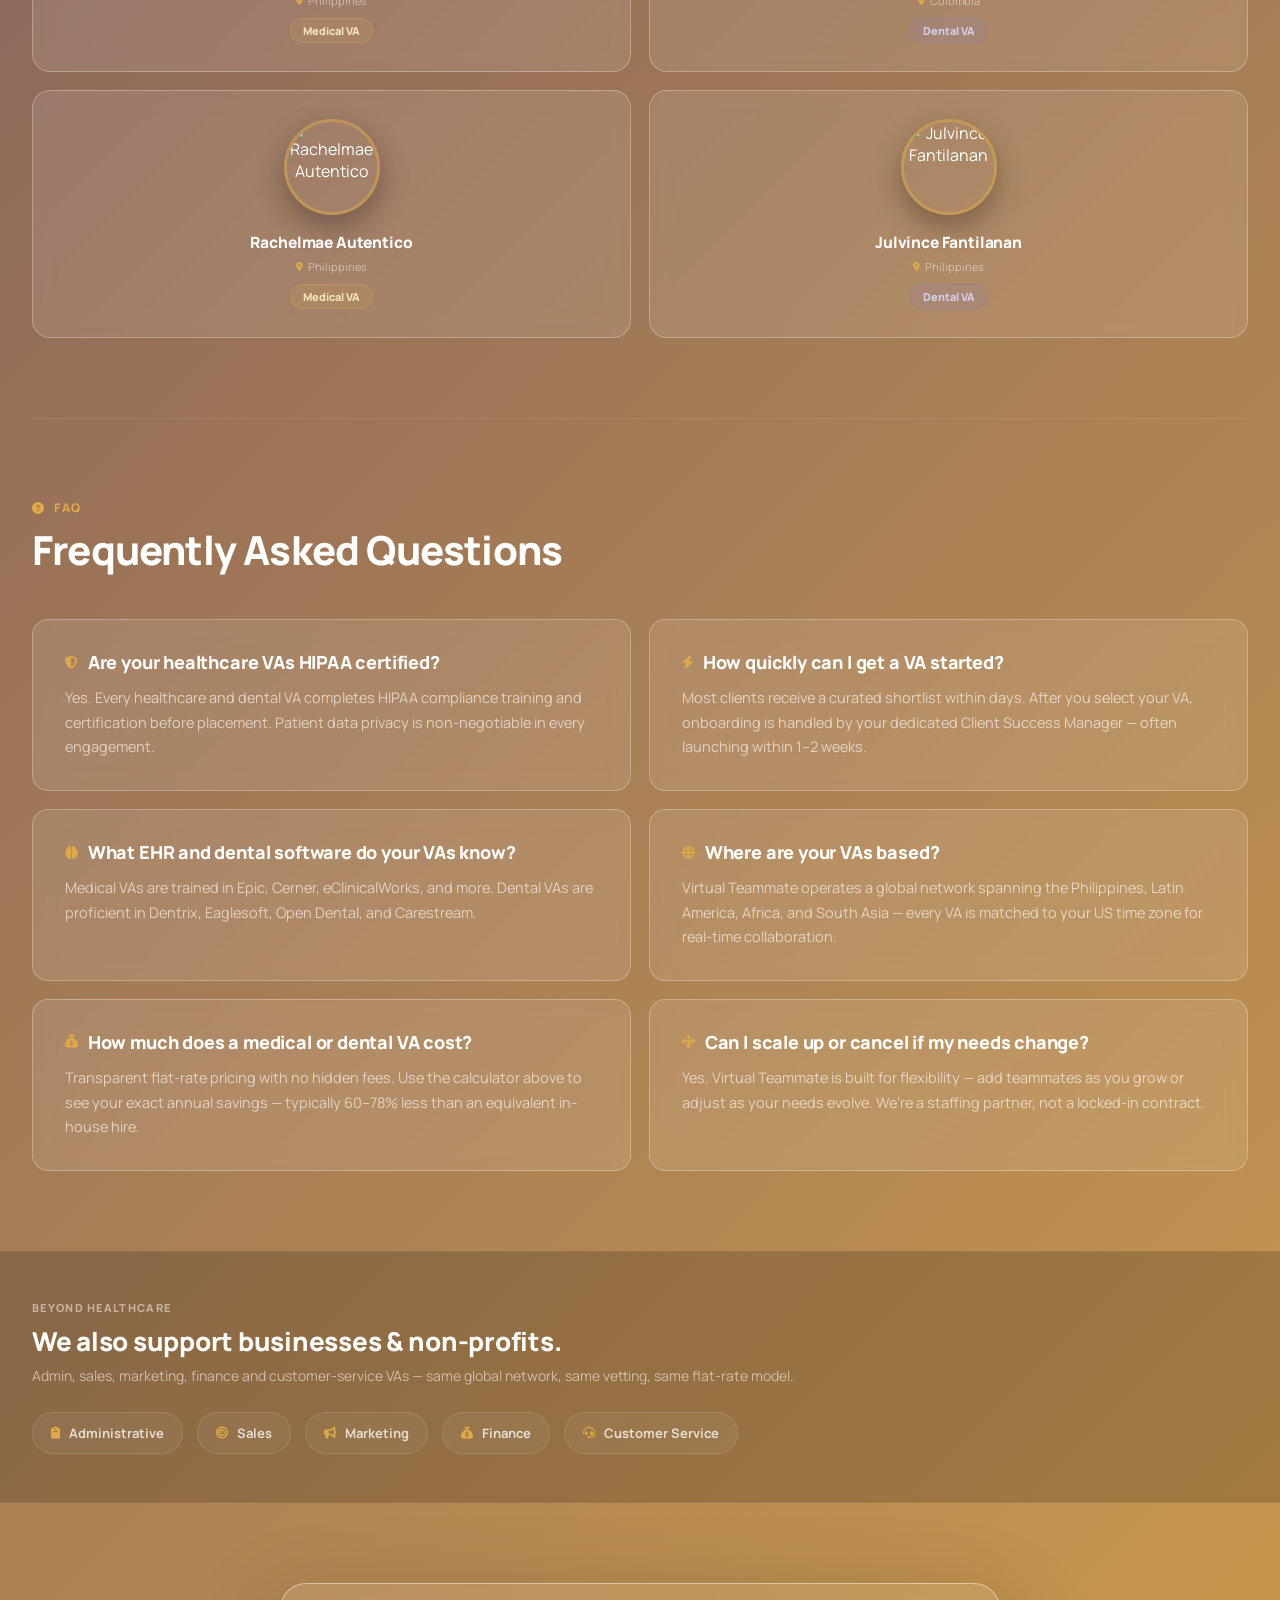
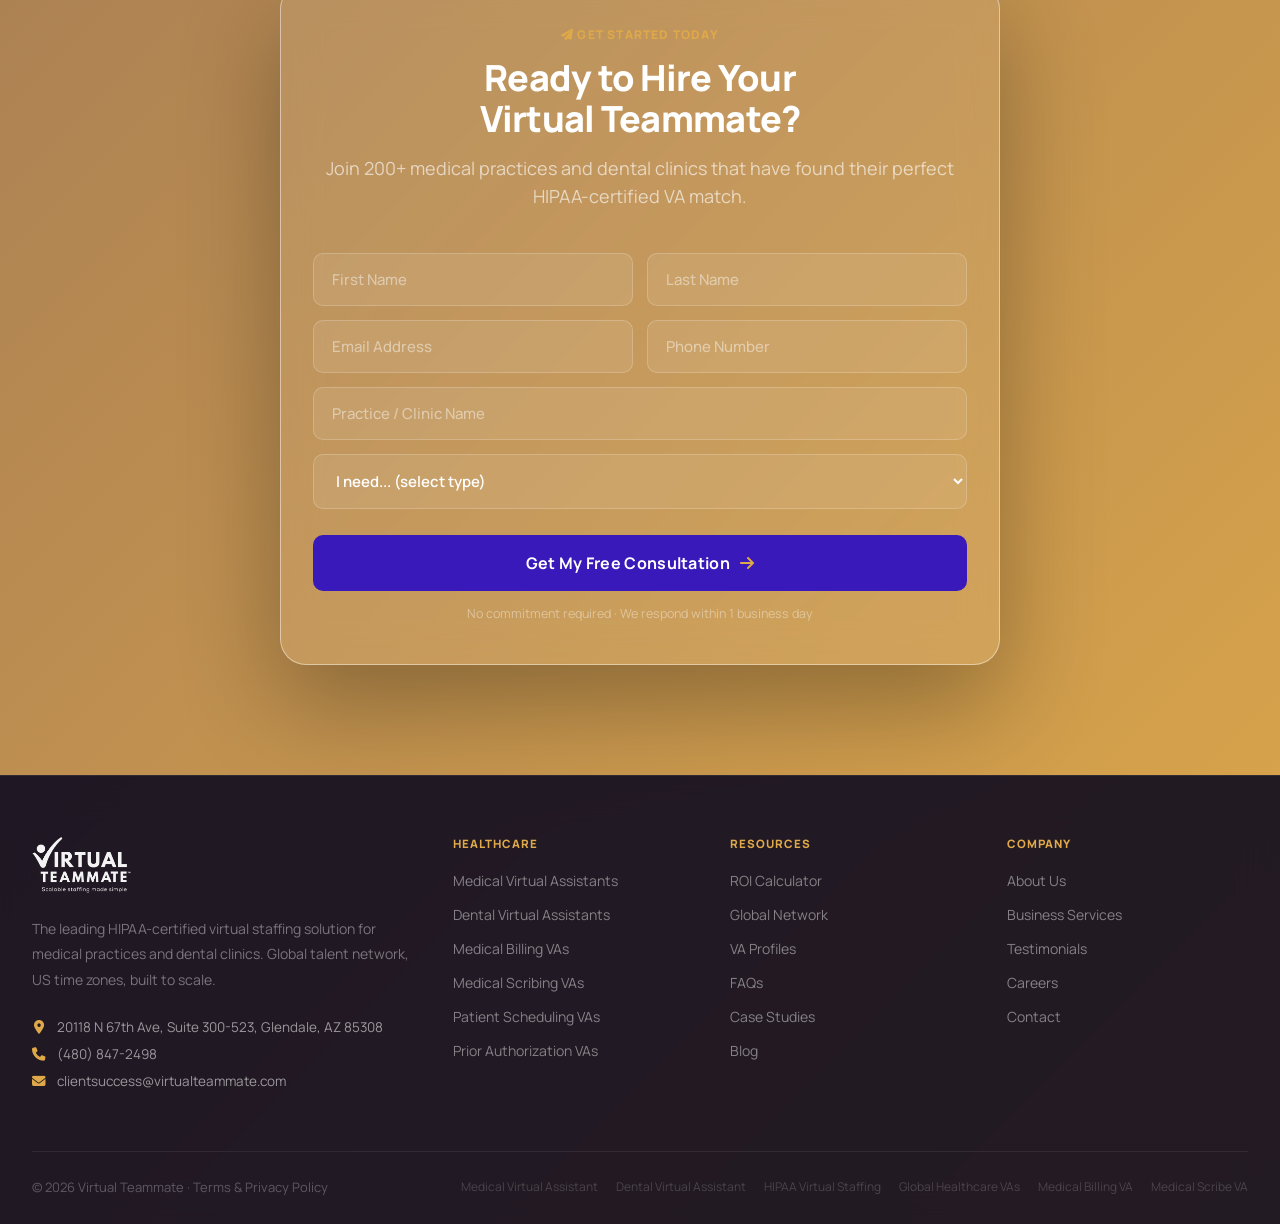
==== commit 65138ef4: "Tighten ROI calculator mobile layout Reduce border-radius, heading and value font sizes, bar-row spa" ====
--- a/index.html
+++ b/index.html
@@ -1124,16 +1124,35 @@
   .sec-sub{font-size:14.5px;}
 
   .calc-wrap{padding:50px 18px 70px;}
-  .calc-head{flex-direction:column;align-items:flex-start;gap:18px;margin-bottom:30px;}
-  .calc-controls{padding:30px 22px;}
-  .calc-results{padding:30px 22px;}
-  .calc-results-top{flex-direction:column;align-items:flex-start;gap:18px;}
-  .calc-hero-val{font-size:48px;}
+  .calc-head{flex-direction:column;align-items:flex-start;gap:14px;margin-bottom:28px;}
+  .calc-head-l{max-width:100%;}
+  .calc-badge{font-size:11px;padding:7px 14px;margin-bottom:14px;}
+  .calc{border-radius:20px;}
+  .calc-controls{padding:26px 20px;border-right:none;border-bottom:1px solid rgba(255,255,255,0.08);}
+  .calc-controls h3{font-size:20px;}
+  .calc-controls .calc-cap{font-size:13px;margin-bottom:22px;}
+  .calc-field{margin-bottom:18px;}
+  .calc-seg button{padding:10px 8px;font-size:12.5px;}
+  .calc-select{padding:13px 16px;font-size:14px;padding-right:42px;}
+  .calc-slider-wrap{padding:16px 16px 12px;}
+  .calc-slider-val{font-size:26px;}
+  .calc-slider-cap{font-size:11px;letter-spacing:.9px;}
+  .calc-results{padding:26px 20px;}
+  .calc-results-top{flex-direction:column;align-items:flex-start;gap:18px;margin-bottom:22px;}
+  .calc-hero-val{font-size:46px;}
+  .calc-hero-sub{font-size:13px;}
   .calc-gauge{width:130px;height:130px;align-self:center;}
-  .calc-kpis{grid-template-columns:1fr;gap:10px;}
-  .calc-cta{flex-direction:column;align-items:stretch;text-align:center;}
-  .calc-cta a{width:100%;justify-content:center;}
-  .calc-bar-amt{font-size:20px;}
+  .calc-bars{margin-top:4px;}
+  .calc-bar-row{margin-bottom:16px;}
+  .calc-bar-name{font-size:11.5px;letter-spacing:.8px;gap:7px;}
+  .calc-bar-amt{font-size:18px;}
+  .calc-bar-track{height:14px;}
+  .calc-kpis{grid-template-columns:1fr;gap:10px;margin-top:12px;}
+  .calc-kpi{padding:14px 16px;}
+  .calc-kpi-val{font-size:22px;}
+  .calc-cta{flex-direction:column;align-items:stretch;text-align:center;padding:18px;margin-top:22px;gap:14px;border-radius:14px;}
+  .calc-cta-l{font-size:14px;}
+  .calc-cta a{width:100%;justify-content:center;padding:13px 20px;font-size:14px;}
 
   .global{padding:60px 18px;}
   .global-stats{grid-template-columns:1fr;}
